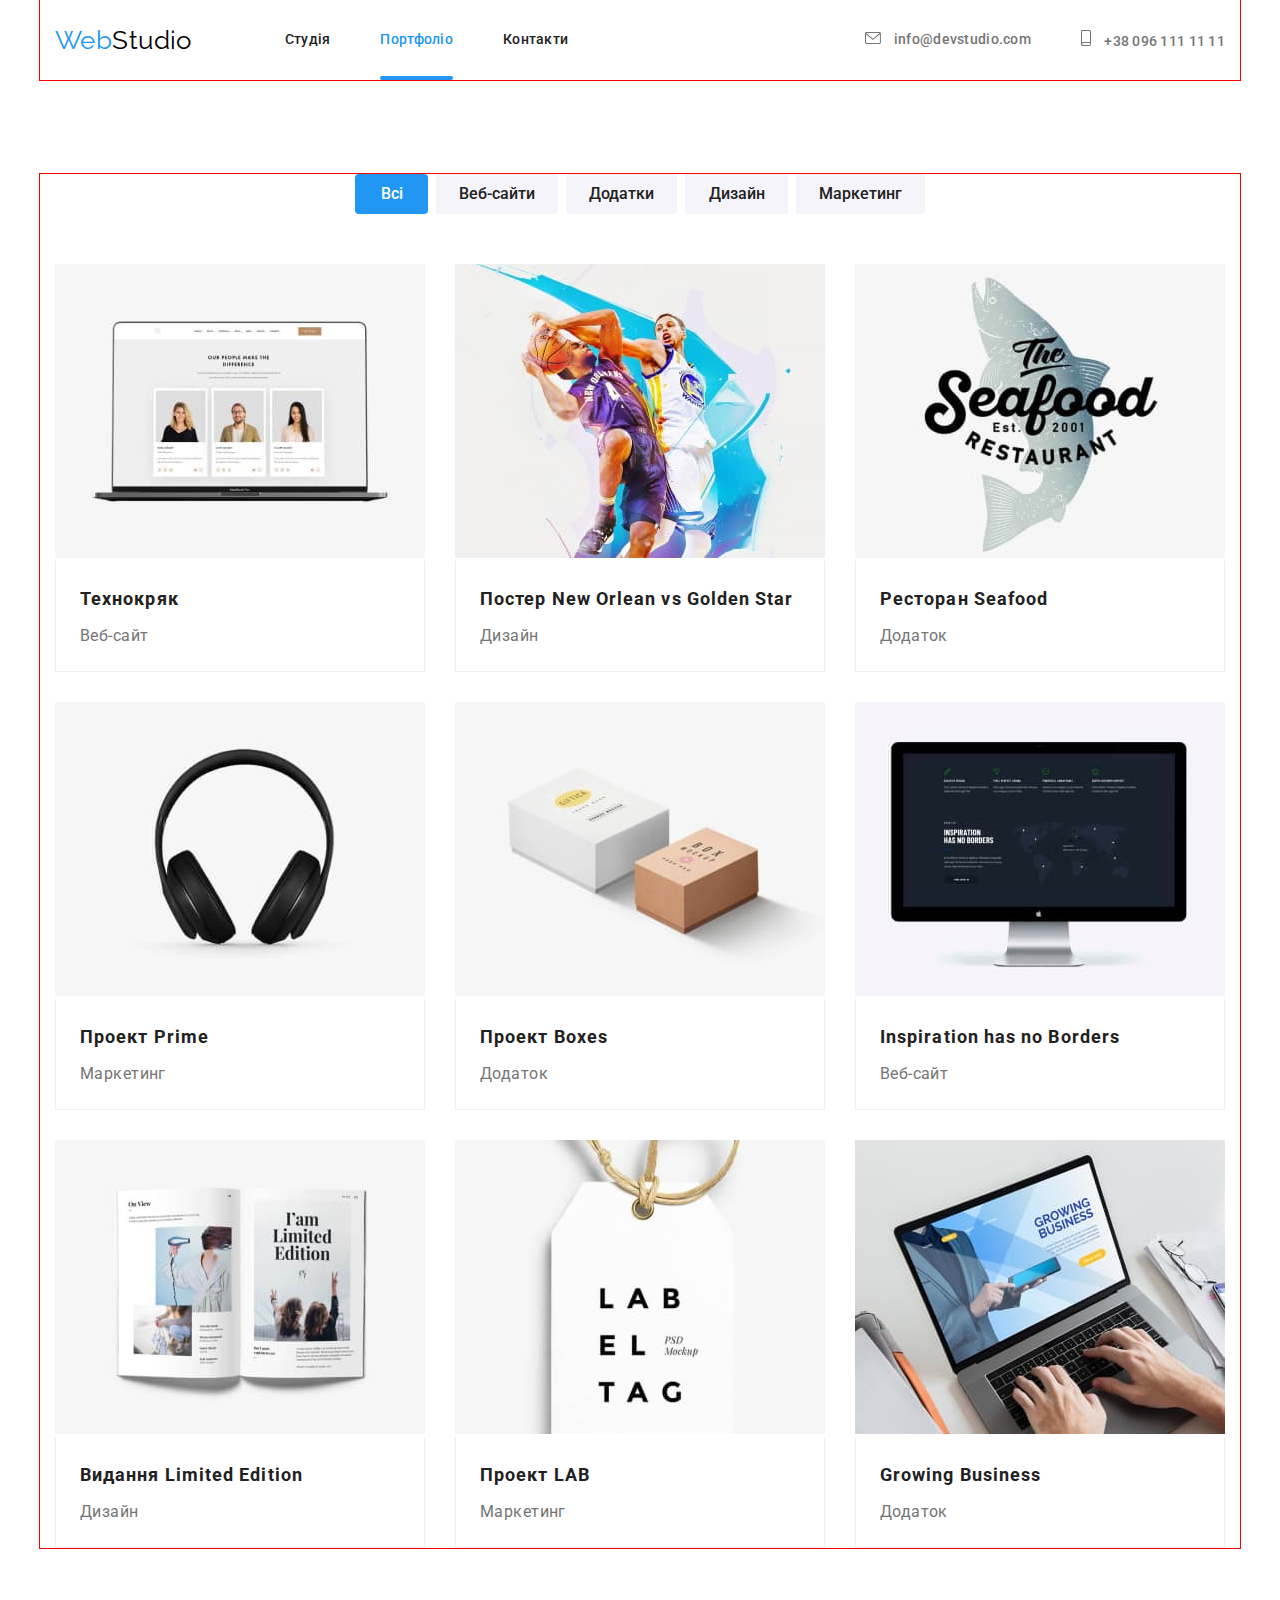
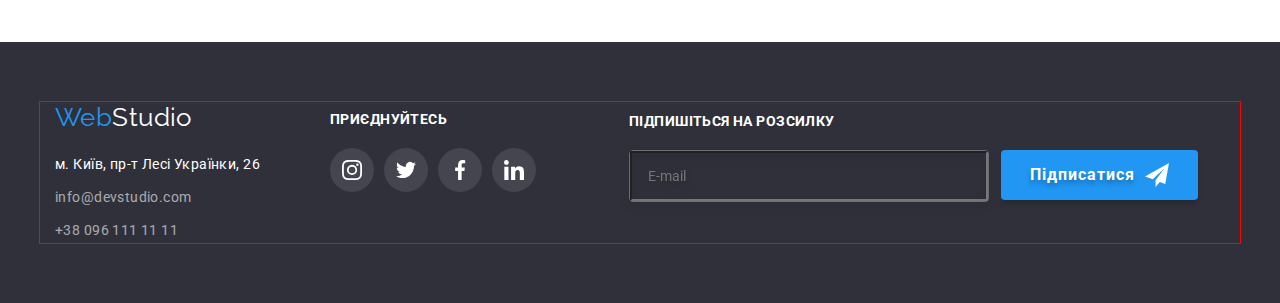
==== portfolio.html @ 2c890719 "add mobil feature" ====
<!DOCTYPE html>
<html lang="uk">
<head>
    <meta charset="UTF-8">
    <meta http-equiv="X-UA-Compatible" content="IE=edge">
    <meta name="viewport" content="width=device-width, initial-scale=1.0">
    <meta name="description" content="Работы нашей веб-студии">
    <title>Портфолiо</title>
    <link rel="preconnect" href="https://fonts.googleapis.com">
    <link rel="preconnect" href="https://fonts.gstatic.com" crossorigin>
    <link href="https://fonts.googleapis.com/css2?family=Raleway:wght@700&family=Roboto:wght@400;500;700;900&display=swap"
        rel="stylesheet">
    <link rel="stylesheet" href="https://cdnjs.cloudflare.com/ajax/libs/modern-normalize/1.1.0/modern-normalize.min.css"
        integrity="sha512-wpPYUAdjBVSE4KJnH1VR1HeZfpl1ub8YT/NKx4PuQ5NmX2tKuGu6U/JRp5y+Y8XG2tV+wKQpNHVUX03MfMFn9Q=="
        crossorigin="anonymous" referrerpolicy="no-referrer" />
    <link rel="stylesheet" href="./css/main.min.css">
    <link rel="stylesheet" href="./css/styles.css">
</head>

<body>
    <!-- Header -->
    <header class="header">
        <!-- Nav -->
        <div class="container header__content">
            <nav class="header__nav">
                <a href="./index.html" class="logo">Web<span class="logo__primary">Studio</span></a>
                <ul class="header__nav-list list">
                    <li class="header__nav-item"><a href="./index.html" class="header__nav-link">Студія</a>
                    </li>
                    <li class="header__nav-item"><a href="" class="header__nav-link header__nav-link--current">Портфоліо</a></li>
                    <li class="header__nav-item"><a href="" class="header__nav-link">Контакти</a></li>
                </ul>
            </nav>
            <!-- Contact -->
            <ul class="header__contact list">
                <li class="header__contact-item">
                    <a href="mailto:info@devstudio.com" class="header__contact-link">
                        <svg class="header__contact-icon" width="16" height="12">
                            <use href="./image/icons.svg#envelope"></use>
                        </svg>
                        info@devstudio.com
                    </a>
                </li>
                <li class="header__contact-item">
                    <a href="tel:+380961111111" class="header__contact-link">
                        <svg class="header__contact-icon" width="10" height="16">
                            <use href="./image/icons.svg#smartphone"></use>
                        </svg>
                        +38 096 111 11 11
                    </a>
                </li>
            </ul>
        </div>
    </header>
    <!-- Main -->
    <main>
    <!-- Projects -->
        <section class="section projects">
            <div class="container">
            <h1 class="section__title visually-hidden">Hаші проекти</h1>
    <!-- Button projects -->
            <ul class="project__btn list">
                <li class="project__btn-item">
                    <button class="project__btn-primary" type="button">Всі</button>
                </li>
                <li class="project__btn-item">
                    <button class="project__btn-secondary" type="button">Веб-сайти</button>
                </li>
                <li class="project__btn-item">
                    <button class="project__btn-secondary" type="button">Додатки</button>
                </li>
                <li class="project__btn-item">
                    <button class="project__btn-secondary" type="button">Дизайн</button>
                </li>
                <li class="project-btn-item">
                    <button class="project__btn-secondary" type="button">Маркетинг</button>
                </li>
            </ul>
    <!-- Our projects -->
            <ul class="project__card list">
                <li class="project__card-item">
                    <div class="project__card-trum">                        
                        <img src="./image/project1.jpg" alt="project1" width="370" height="294">
                        <p class="project__card-overlay">Ресурс пропонує комплексні пропозиції з різним рівнем функціоналу та сервісів. Все це
                            дозволить відвідувачу отримати
                            вичерпні відомості про компанію чи приватну особу.</p>
                    </div>                    
                    <div class="project__card-content">
                        <h2 class="project__card-name">Технокряк</h2>
                        <p class="project__card-position">Веб-сайт</p>
                    </div>
                </li>
                <li class="project__card-item">
                    <div class="project__card-trum">
                    <img src="./image/project2.jpg" alt="project2" width="370" height="294">
                    <p class="project__card-overlay">Ресурс пропонує комплексні пропозиції з різним рівнем функціоналу та сервісів. Все це
                        дозволить відвідувачу отримати
                        вичерпні відомості про компанію чи приватну особу.</p>
                    </div>
                    <div class="project__card-content">
                        <h2 class="project__card-name">Постер New Orlean vs Golden Star</h2>
                        <p class="project__card-position">Дизайн</p>
                    </div>
                </li>
                <li class="project__card-item">
                    <div class="project__card-trum">
                    <img src="./image/project3.jpg" alt="project3" width="370" height="294">
                    <p class="project__card-overlay">Ресурс пропонує комплексні пропозиції з різним рівнем функціоналу та сервісів. Все це
                        дозволить відвідувачу отримати
                        вичерпні відомості про компанію чи приватну особу.</p>
                    </div>
                    <div class="project__card-content">
                        <h2 class="project__card-name">Ресторан Seafood</h2>
                        <p class="project__card-position">Додаток</p>
                    </div>
                </li>
                <li class="project__card-item">
                    <div class="project__card-trum">
                    <img src="./image/project4.jpg" alt="project4" width="370" height="294">
                    <p class="project__card-overlay">Ресурс пропонує комплексні пропозиції з різним рівнем функціоналу та сервісів. Все це
                        дозволить відвідувачу отримати
                        вичерпні відомості про компанію чи приватну особу.</p>
                    </div>
                    <div class="project__card-content">
                        <h2 class="project__card-name">Проект Prime</h2>
                        <p class="project__card-position">Маркетинг</p>
                    </div>
                </li>
                <li class="project__card-item">
                    <div class="project__card-trum">
                    <img src="./image/project5.jpg" alt="project5" width="370" height="294">
                    <p class="project__card-overlay">Ресурс пропонує комплексні пропозиції з різним рівнем функціоналу та сервісів. Все це
                        дозволить відвідувачу отримати
                        вичерпні відомості про компанію чи приватну особу.</p>
                    </div>
                    <div class="project__card-content">
                        <h2 class="project__card-name">Проект Boxes</h2>
                        <p class="project__card-position">Додаток</p>
                    </div>
                </li>
                <li class="project__card-item">
                    <div class="project__card-trum">
                    <img src="./image/project6.jpg" alt="project6" width="370" height="294">
                    <p class="project__card-overlay">Ресурс пропонує комплексні пропозиції з різним рівнем функціоналу та сервісів. Все це
                        дозволить відвідувачу отримати
                        вичерпні відомості про компанію чи приватну особу.</p>
                    </div>
                    <div class="project__card-content">
                        <h2 class="project__card-name">Inspiration has no Borders</h2>
                        <p class="project__card-position">Веб-сайт</p>
                    </div>
                </li>
                <li class="project__card-item">
                    <div class="project__card-trum">
                    <img src="./image/project7.jpg" alt="project7" width="370" height="294">
                    <p class="project__card-overlay">Ресурс пропонує комплексні пропозиції з різним рівнем функціоналу та сервісів. Все це
                        дозволить відвідувачу отримати
                        вичерпні відомості про компанію чи приватну особу.</p>
                    </div>
                    <div class="project__card-content">
                        <h2 class="project__card-name">Видання Limited Edition</h2>
                        <p class="project__card-position">Дизайн</p>
                    </div>
                </li>
                <li class="project__card-item">
                    <div class="project__card-trum">
                    <img src="./image/project8.jpg" alt="project8" width="370" height="294">
                    <p class="project__card-overlay">Ресурс пропонує комплексні пропозиції з різним рівнем функціоналу та сервісів. Все це
                        дозволить відвідувачу отримати
                        вичерпні відомості про компанію чи приватну особу.</p>
                    </div>
                    <div class="project__card-content">
                        <h2 class="project__card-name">Проект LAB</h2>
                        <p class="project__card-position">Маркетинг</p>
                    </div>
                </li>
                <li class="project__card-item">
                    <div class="project__card-trum">
                    <img src="./image/project9.jpg" alt="project9" width="370" height="294">
                    <p class="project__card-overlay">Ресурс пропонує комплексні пропозиції з різним рівнем функціоналу та сервісів. Все це
                        дозволить відвідувачу отримати
                        вичерпні відомості про компанію чи приватну особу.</p>
                    </div>
                    <div class="project__card-content">
                        <h2 class="project__card-name">Growing Business</h2>
                        <p class="project__card-position">Додаток</p>
                    </div>
                </li>
            </ul>
            </div>
        </section>
    </main>
    <!-- Footer -->
    <!-- Footer contacts -->
    <footer class="footer">
        <div class="container footer__contact">
            <div class="footer__contact-aside">
                <a href="./index.html" class="logo">Web<span class="logo__secondary">Studio</span></a>
                <address class="footer__contact-info">
                    <ul class="footer__contact-list list">
                        <li class="footer__contact-item"><a href="https://goo.gl/maps/piqngm7oDQpEDh6u6"
                                class="footer__contact-link" target="_blank" rel="noopener nofollow noreferrer">м. Київ,
                                пр-т Лесі Українки, 26</a></li>
                        <li class="footer__contact-item"><a href="mailto:info@devstudio.com"
                                class="footer__contact-link footer__contact-link--current">info@devstudio.com</a>
                        </li>
                        <li class="footer__contact-item"><a href="tel:+380961111111"
                                class="footer__contact-link footer__contact-link--current">+38 096 111 11 11</a></li>
                    </ul>
                </address>
            </div>
    <!--  Footer social links -->
            <div class="footer__join">
                <h2 class="footer__join-name">приєднуйтесь</h2>
                <ul class="footer__social-list list">
                    <li class="footer__social-item">
                        <a class="footer__social-link" href="">
                            <svg class="footer__social-icon" width="20" height="20">
                                <use href="./image/icons.svg#instagram"></use>
                            </svg>
                        </a>
                    </li>
                    <li class="footer__social-item">
                        <a class="footer__social-link" href="">
                            <svg class="footer__social-icon" width="20" height="20">
                                <use href="./image/icons.svg#twitter"></use>
                            </svg>
                        </a>
                    </li>
                    <li class="footer__social-item">
                        <a class="footer__social-link" href="">
                            <svg class="footer__social-icon" width="20" height="20">
                                <use href="./image/icons.svg#facebook"></use>
                            </svg>
                        </a>
                    </li>
                    <li class="footer__social-item">
                        <a class="footer__social-link" href="">
                            <svg class="footer__social-icon" width="20" height="20">
                                <use href="./image/icons.svg#linkedin"></use>
                            </svg>
                        </a>
                    </li>
                </ul>
            </div>
    <!--  Footer news subscription form -->
            <div class="footer__newssub-form">
                <h2 class="footer__newssub-title">Підпишіться на розсилку</h2>
                <div class="footer__newssub-area">
                    <label class="footer__newssub-field">
                        <input class="footer__newssub-input" type="text" name="user-mail" placeholder="E-mail" required>
                    </label>
                    <button class="footer__newssub-btn" type="submit">Підписатися
                        <svg class="footer__newssub-icon" width="24" height="24">
                            <use href="./image/icons.svg#send"></use>
                        </svg>
                    </button>
                </div>
            </div>
        </div>
    </footer>
</body>

</html>
---- css/main.min.css ----
/*! modern-normalize v1.1.0 | MIT License | https://github.com/sindresorhus/modern-normalize */*,::before,::after{-webkit-box-sizing:border-box;box-sizing:border-box}html{line-height:1.15;-webkit-text-size-adjust:100%;-moz-tab-size:4;-o-tab-size:4;tab-size:4}body{margin:0;font-family:system-ui,-apple-system,"Segoe UI",Roboto,Helvetica,Arial,sans-serif,"Apple Color Emoji","Segoe UI Emoji"}hr{height:0;color:inherit}abbr[title]{-webkit-text-decoration:underline dotted;text-decoration:underline dotted}b,strong{font-weight:bolder}code,kbd,samp,pre{font-family:ui-monospace,SFMono-Regular,Consolas,"Liberation Mono",Menlo,monospace;font-size:1em}small{font-size:80%}sub,sup{font-size:75%;line-height:0;position:relative;vertical-align:baseline}sub{bottom:-0.25em}sup{top:-0.5em}table{text-indent:0;border-color:inherit}button,input,optgroup,select,textarea{font-family:inherit;font-size:100%;line-height:1.15;margin:0}button,select{text-transform:none}button,[type=button],[type=reset],[type=submit]{-webkit-appearance:button}::-moz-focus-inner{border-style:none;padding:0}:-moz-focusring{outline:1px dotted ButtonText}:-moz-ui-invalid{box-shadow:none}legend{padding:0}progress{vertical-align:baseline}::-webkit-inner-spin-button,::-webkit-outer-spin-button{height:auto}[type=search]{-webkit-appearance:textfield;outline-offset:-2px}::-webkit-search-decoration{-webkit-appearance:none}::-webkit-file-upload-button{-webkit-appearance:button;font:inherit}summary{display:list-item}:root{--primari-text-color: #757575;--title-text-color: #212121;--accent-color: #2196F3;--primary-white-color: #FFFFFF;--secondary-white-color: rgba(255, 255, 255, 0.6);--anim-slov: 250ms cubic-bezier(0.4, 0, 0.2, 1)}.visually-hidden{position:absolute;width:1px;height:1px;margin:-1px;border:0;padding:0;white-space:nowrap;-webkit-clip-path:inset(100%);clip-path:inset(100%);clip:rect(0 0 0 0);overflow:hidden}body{background-color:var(--primary-white-color);color:var(--primari-text-color);font-family:Roboto,sans-serif;font-size:14px;letter-spacing:.03em}html{-webkit-box-sizing:border-box;box-sizing:border-box}*,*::after,*::before{-webkit-box-sizing:inherit;box-sizing:inherit}.list{margin:0;padding:0;list-style:none}.img{display:block;max-width:100%;height:auto}.container{margin-left:auto;margin-right:auto;padding-left:15px;padding-right:15px;outline:1px solid red}@media screen and (min-width: 480px){.container{width:480px}}@media screen and (min-width: 768px){.container{width:768px}}@media screen and (min-width: 1200px){.container{width:1200px}}.section{padding-top:94px;padding-bottom:94px}.section__title{margin-top:0;margin-bottom:50px;color:var(--title-text-color);font-weight:700;font-size:36px;line-height:1.17;text-align:center}.logo{color:var(--accent-color);font-family:Raleway,sans-serif;font-size:26px;line-height:1.19;text-decoration:none}.logo__primary{color:#000}.logo__secondary{color:var(--primary-white-color)}.project__btn{display:-webkit-box;display:-ms-flexbox;display:flex;-webkit-box-pack:center;-ms-flex-pack:center;justify-content:center;margin-bottom:50px;gap:8px}.project__btn-primary{border-radius:4px;padding:6px 22px;min-width:73px;border:1px solid rgba(0,0,0,0);background-color:var(--accent-color);color:var(--primary-white-color);cursor:pointer;font-weight:500;font-size:16px;line-height:1.62}.project__btn-secondary{border-radius:4px;padding:6px 22px;min-width:103px;border:1px solid rgba(0,0,0,0);background-color:#f5f4fa;color:var(--title-text-color);cursor:pointer;font-weight:500;font-size:16px;line-height:1.62;-webkit-transition:color var(--anim-slov),background-color var(--anim-slov),-webkit-box-shadow var(--anim-slov);transition:color var(--anim-slov),background-color var(--anim-slov),-webkit-box-shadow var(--anim-slov);transition:color var(--anim-slov),background-color var(--anim-slov),box-shadow var(--anim-slov);transition:color var(--anim-slov),background-color var(--anim-slov),box-shadow var(--anim-slov),-webkit-box-shadow var(--anim-slov)}.project__btn-secondary:hover,.project__btn-secondary:focus{background-color:var(--accent-color);color:var(--primary-white-color);-webkit-box-shadow:0px 4px 4px rgba(0,0,0,.25);box-shadow:0px 4px 4px rgba(0,0,0,.25)}.footer__newssub-form{margin-top:12px;margin-left:93px;width:570px;height:86px}.footer__newssub-title{margin-top:0px;margin-bottom:20px;font-size:14px;line-height:1.14;letter-spacing:.03em;text-transform:uppercase;color:var(--primary-white-color)}.footer__newssub-area{display:-webkit-box;display:-ms-flexbox;display:flex;gap:12px}.footer__newssub-field{margin:0;border:1px solid rgba(255,255,255,.3);-webkit-filter:drop-shadow(0px 4px 4px rgba(0, 0, 0, 0.15));filter:drop-shadow(0px 4px 4px rgba(0, 0, 0, 0.15));border-radius:4px}.footer__newssub-input{width:358px;height:50px;background-color:rgba(0,0,0,0);padding-left:16px;outline:rgba(0,0,0,0);color:rgba(255,255,255,.6)}.footer__newssub-btn{display:-webkit-box;display:-ms-flexbox;display:flex;-webkit-box-align:center;-ms-flex-align:center;align-items:center;cursor:pointer;pointer-events:initial;height:50px;font-style:normal;font-weight:700;font-size:16px;line-height:1.88;text-align:center;letter-spacing:.06em;text-shadow:0px 4px 4px rgba(0,0,0,.25);color:var(--primary-white-color);background-color:var(--accent-color);border:1px solid rgba(0,0,0,0);-webkit-box-shadow:0px 4px 4px rgba(0,0,0,.15);box-shadow:0px 4px 4px rgba(0,0,0,.15);border-radius:4px;gap:10px;padding:10px 28px}.backdrop{position:fixed;top:0;left:0;width:100%;height:100%;background-color:rgba(0,0,0,.25);z-index:100;opacity:1;pointer-events:initial;-webkit-transform:translate(-50% -50%) scale(1);transform:translate(-50% -50%) scale(1);-webkit-transition:all transform 250ms cubic-bezier(0.4, 0, 0.2, 1);transition:all transform 250ms cubic-bezier(0.4, 0, 0.2, 1)}.backdrop.is-hidden{opacity:0;pointer-events:none}.modal{position:absolute;top:50%;left:50%;min-height:581px;min-width:528px;padding:15px;background-color:var(--primary-white-color);-webkit-transform:translate(-50%, -50%) scale(1);transform:translate(-50%, -50%) scale(1);-webkit-transition:-webkit-transform 250ms cubic-bezier(0.4, 0, 0.2, 1);transition:-webkit-transform 250ms cubic-bezier(0.4, 0, 0.2, 1);transition:transform 250ms cubic-bezier(0.4, 0, 0.2, 1);transition:transform 250ms cubic-bezier(0.4, 0, 0.2, 1), -webkit-transform 250ms cubic-bezier(0.4, 0, 0.2, 1);border-radius:4px 0px,4px rgba(0,0,0,.25);-webkit-box-shadow:0px 4px 4px 0px rgba(0,0,0,.2509803922);box-shadow:0px 4px 4px 0px rgba(0,0,0,.2509803922)}.backdrop.is-hidden .modal{-webkit-transform:translate(-50%, -50%) scale(0.2);transform:translate(-50%, -50%) scale(0.2);-webkit-transition:-webkit-transform 250ms cubic-bezier(0.4, 0, 0.2, 1);transition:-webkit-transform 250ms cubic-bezier(0.4, 0, 0.2, 1);transition:transform 250ms cubic-bezier(0.4, 0, 0.2, 1);transition:transform 250ms cubic-bezier(0.4, 0, 0.2, 1), -webkit-transform 250ms cubic-bezier(0.4, 0, 0.2, 1)}.modal__btn{position:absolute;top:8px;right:8px;width:30px;height:30px;-webkit-box-align:center;-ms-flex-align:center;align-items:center;-webkit-box-pack:center;-ms-flex-pack:center;justify-content:center;background-color:var(--primary-white-color);border-radius:50%;border:1px solid rgba(0,0,0,.1019607843);padding:5px}.modal__btn-icon{display:inline-block;-ms-flex-negative:0;flex-shrink:0;-webkit-transition:fill var(--anim-slov);transition:fill var(--anim-slov)}.modal__btn-icon:hover{fill:var(--accent-color)}label{display:block;margin:0 auto}.subscription__title{margin-top:40px;margin-bottom:12px;font-size:20px;line-height:1.15;text-align:center;letter-spacing:.03em;color:var(--title-text-color)}.subscription__form{width:528px;height:581px}.subscription__group{width:448px;height:342px;margin-left:40px;margin-right:40px;margin-bottom:20px}.subscription__field{position:relative;display:-webkit-box;display:-ms-flexbox;display:flex;-webkit-box-orient:vertical;-webkit-box-direction:normal;-ms-flex-direction:column;flex-direction:column;margin-bottom:10px}.subscription__field:last-child{margin-bottom:0px}.subscription__name{font-size:12px;line-height:1.17;letter-spacing:.01em;color:var(--primari-text-color);margin-bottom:4px}.subscription__input{display:inline-block;width:100%;height:40px;padding-left:42px;font-family:inherit;border:1px solid rgba(33,33,33,.2);border-radius:4px;outline:rgba(0,0,0,0);-webkit-transition:border var(--anim-slov);transition:border var(--anim-slov)}.subscription__input:focus{border:1px solid var(--accent-color);border-radius:4px}.subscription__input:focus,.subscription__textarea:focus{border:1px solid var(--accent-color);border-radius:4px}.subscription__input:focus+.subscription__input-icon{fill:var(--accent-color)}.subscription__input-icon{position:absolute;display:inline-block;-ms-flex-negative:0;flex-shrink:0;top:29px;left:12px;-webkit-transition:fill var(--anim-slov);transition:fill var(--anim-slov)}.subscription__textarea{display:inline-block;resize:none;width:448px;height:120px;padding:12px 16px;font-size:12px;line-height:14px;letter-spacing:.01em;color:rgba(117,117,117,.5);border:1px solid rgba(33,33,33,.2);border-radius:4px;outline:rgba(0,0,0,0);-webkit-transition:border var(--anim-slov);transition:border var(--anim-slov)}.subscription__textarea:focus{border:1px solid var(--accent-color);border-radius:4px}.subscription__contract-flied{display:-webkit-box;display:-ms-flexbox;display:flex;-webkit-box-pack:center;-ms-flex-pack:center;justify-content:center;-webkit-box-align:center;-ms-flex-align:center;align-items:center;gap:7px;margin-top:20px;margin-bottom:30px}.subscription__contract-check{display:-webkit-inline-box;display:-ms-inline-flexbox;display:inline-flex;-webkit-box-align:center;-ms-flex-align:center;align-items:center;-webkit-box-pack:center;-ms-flex-pack:center;justify-content:center;width:16px;height:15px;outline:2px solid #000;outline-offset:-2px;border-radius:2px;-webkit-transition:outline var(--anim-slov),background-color var(--anim-slov);transition:outline var(--anim-slov),background-color var(--anim-slov)}.subscription__contract-input:checked+.subscription__contract-check{outline:var(--accent-color);background-color:var(--accent-color)}.subscription__contract{line-height:1.71;letter-spacing:.03em}.subscription__contract-name{color:var(--accent-color);line-height:1.71;letter-spacing:.03em}.subscription__form-btn{display:-webkit-box;display:-ms-flexbox;display:flex;-webkit-box-align:center;-ms-flex-align:center;align-items:center;text-align:center;font-family:inherit;cursor:pointer;margin-bottom:40px;margin-left:auto;margin-right:auto;font-style:normal;font-weight:700;font-size:16px;line-height:1.88;letter-spacing:.06em;color:var(--primary-white-color);background-color:var(--accent-color);border:1px solid rgba(0,0,0,0);border-radius:4px;-webkit-box-shadow:0px 4px 4px 0px rgba(0,0,0,.25);box-shadow:0px 4px 4px 0px rgba(0,0,0,.25);padding:10px 52px}.header__content{display:-webkit-box;display:-ms-flexbox;display:flex}.header__nav{display:-webkit-box;display:-ms-flexbox;display:flex;-webkit-box-align:center;-ms-flex-align:center;align-items:center}.header__nav-list{display:-webkit-box;display:-ms-flexbox;display:flex;margin-left:93px;gap:50px}.header__nav-link{display:block;position:relative;color:var(--title-text-color);font-weight:500;line-height:1.14;letter-spacing:.02em;text-decoration:none;padding-top:32px;padding-bottom:32px}.header__nav-link:hover,.header__nav-link:focus{color:var(--accent-color)}.header__nav-link--current{color:var(--accent-color);-webkit-transition:color var(--anim-slov);transition:color var(--anim-slov)}.header__nav-link--current::after{position:absolute;content:"";width:100%;height:4px;left:0;bottom:0;background-color:var(--accent-color);border-radius:4px}.header__contact{display:-webkit-box;display:-ms-flexbox;display:flex;margin-left:auto;gap:50px}.header__contact-item{display:-webkit-box;display:-ms-flexbox;display:flex;-webkit-box-align:center;-ms-flex-align:center;align-items:center}.header__contact-link{color:var(--primari-text-color);font-weight:500;line-height:1.14;letter-spacing:.02em;text-decoration:none;-webkit-transition:color var(--anim-slov);transition:color var(--anim-slov)}.header__contact-link:hover,.header__contact-link:focus{color:var(--accent-color)}.header__contact-icon{fill:currentColor;margin-right:10px}.hero{padding:200px 0}.hero__title{margin-top:0;margin-bottom:30px;margin-left:auto;margin-right:auto;width:696px;text-align:center;color:var(--primary-white-color);font-weight:900;font-size:44px;line-height:1.36;letter-spacing:.06em;text-transform:uppercase}.hero__overlay{min-width:1600px;margin-left:auto;margin-right:auto;background-image:url("../image/overlay.png"),url("../image/hero.jpg"),url("../image/bg.png");border:1px solid #000;-webkit-box-shadow:0px 4px 4px rgba(0,0,0,.25);box-shadow:0px 4px 4px rgba(0,0,0,.25)}.hero__btn{margin-left:auto;margin-right:auto;border-radius:4px;padding:10px 32px;border:1px solid rgba(0,0,0,0);background-color:var(--accent-color);color:var(--primary-white-color);font-family:inherit;cursor:pointer;font-weight:700;font-size:16px;line-height:1.88;display:-webkit-box;display:-ms-flexbox;display:flex;-webkit-box-align:center;-ms-flex-align:center;align-items:center;letter-spacing:.06em}@media screen and (min-width: 768px){.feature__list{display:-webkit-box;display:-ms-flexbox;display:flex;-ms-flex-wrap:wrap;flex-wrap:wrap;gap:30px}}@media screen and (min-width: 1200px){.feature__list{display:-webkit-box;display:-ms-flexbox;display:flex;gap:30px}}.feature__list-item{margin-bottom:30px}.feature__list-item:last-child{margin-bottom:0px}@media screen and (min-width: 768px){.feature__list-item{display:-webkit-box;display:-ms-flexbox;display:flex;-ms-flex-wrap:wrap;flex-wrap:wrap;width:calc((100% - 30px)/2)}}@media screen and (min-width: 1200px){.feature__list-item{display:-webkit-box;display:-ms-flexbox;display:flex;width:calc((100% - 90px)/4)}}.feature__list-card{background-color:#f5f4fa;border-radius:4px;height:120px;display:-webkit-box;display:-ms-flexbox;display:flex;-webkit-box-pack:center;-ms-flex-pack:center;justify-content:center;-webkit-box-align:center;-ms-flex-align:center;align-items:center}@media screen and (min-width: 480px){.feature__list-card{width:450px}}@media screen and (min-width: 768px){.feature__list-card{width:354px}}@media screen and (min-width: 1200px){.feature__list-card{width:270px}}.feature__list-name{margin:0;margin-top:30px;margin-bottom:10px;color:var(--title-text-color);font-size:14px;line-height:1.14;text-transform:uppercase}.feature__list-text{margin-top:0;margin-bottom:0;line-height:1.71}.works{padding-top:0}.works__list{display:-webkit-box;display:-ms-flexbox;display:flex;gap:30px}.works__list-item{position:relative;overflow:hidden;width:370px}.works__list-label{position:absolute;font-weight:700;font-size:14px;text-align:center;letter-spacing:.03em;text-transform:uppercase;color:var(--primary-white-color);background-color:rgba(47,48,58,.8);padding-top:27px;padding-bottom:27px;margin:0;bottom:0;left:0;width:100%}.team{background-color:#f5f4fa}.team__list{display:-webkit-box;display:-ms-flexbox;display:flex;gap:30px}.team__list-item{width:calc((100% - 90px)/4);background-color:var(--primary-white-color)}.team__card{-webkit-box-shadow:0px 1px 3px rgba(0,0,0,.12),0px 1px 1px rgba(0,0,0,.14),0px 2px 1px rgba(0,0,0,.2);box-shadow:0px 1px 3px rgba(0,0,0,.12),0px 1px 1px rgba(0,0,0,.14),0px 2px 1px rgba(0,0,0,.2);border-radius:0px 0px 4px 4px;padding-top:30px;padding-bottom:30px}.team__card-name{margin-top:0;margin-bottom:10px;color:var(--title-text-color);font-weight:500;font-size:16px;line-height:1.19;text-align:center}.team__card-description{margin-top:0;margin-bottom:0;font-size:16px;line-height:1.19;text-align:center}.team__social{display:-webkit-box;display:-ms-flexbox;display:flex;margin-top:16px;margin-left:32px;margin-right:32px;gap:10px}.team__social-link{display:-webkit-inline-box;display:-ms-inline-flexbox;display:inline-flex;-webkit-box-align:center;-ms-flex-align:center;align-items:center;-webkit-box-pack:center;-ms-flex-pack:center;justify-content:center;width:44px;height:44px;background-color:var(--primary-white-color);border-radius:50%;fill:#afb1b8;-webkit-transition:fill var(--anim-slov),background-color var(--anim-slov);transition:fill var(--anim-slov),background-color var(--anim-slov)}.team__social-link:hover{background-color:var(--accent-color);fill:var(--primary-white-color)}.team__social-icon{display:inline-block;-ms-flex-negative:0;flex-shrink:0}.clients__list{display:-webkit-box;display:-ms-flexbox;display:flex;gap:30px}.clients__list-item{display:-webkit-box;display:-ms-flexbox;display:flex;-webkit-box-align:center;-ms-flex-align:center;align-items:center;-webkit-box-pack:center;-ms-flex-pack:center;justify-content:center;width:170px;height:92px;fill:#afb1b8;border:1px solid #afb1b8;border-radius:4px;-webkit-transition:fill var(--anim-slov),border var(--anim-slov);transition:fill var(--anim-slov),border var(--anim-slov)}.clients__list-item:hover{fill:var(--accent-color);border:1px solid var(--accent-color)}.project__card{display:-webkit-box;display:-ms-flexbox;display:flex;-ms-flex-wrap:wrap;flex-wrap:wrap;gap:30px;background-color:var(--primary-white-color)}.project__card-item{width:calc((100% - 60px)/3);-webkit-transition:color var(--anim-slov);transition:color var(--anim-slov)}.project__card-item:hover,.project__card-item:focus{cursor:pointer;-webkit-box-shadow:0px 1px 1px rgba(0,0,0,.12),0px 4px 4px rgba(0,0,0,.06),1px 4px 6px rgba(0,0,0,.16);box-shadow:0px 1px 1px rgba(0,0,0,.12),0px 4px 4px rgba(0,0,0,.06),1px 4px 6px rgba(0,0,0,.16)}.project__card-item:hover .project__card-overlay,.project__card-item:focus .project__card-overlay{-webkit-transform:translate(0);transform:translate(0)}.project__card-trum{position:relative;overflow:hidden}.project__card-overlay{position:absolute;bottom:0;left:0;width:100%;height:100%;background-color:rgba(33,150,243,.9);margin:0;padding:63px 24px;font-size:18px;line-height:1.56;letter-spacing:.03em;color:var(--primary-white-color);-webkit-transform:translatey(100%);transform:translatey(100%);-webkit-transition:-webkit-transform var(--anim-slov);transition:-webkit-transform var(--anim-slov);transition:transform var(--anim-slov);transition:transform var(--anim-slov), -webkit-transform var(--anim-slov)}.project__card-content{border:1px solid #eee;border-top:rgba(0,0,0,0);padding:20px 24px}.project__card-name{margin-top:0;margin-bottom:4px;color:var(--title-text-color);font-size:18px;line-height:2;letter-spacing:.06em}.project__card-position{margin-top:0;margin-bottom:0;font-size:16px;line-height:1.88}.footer{padding-top:60px;padding-bottom:60px;background-color:#2f303a}.footer__contact{display:-webkit-box;display:-ms-flexbox;display:flex;-webkit-box-align:stretch;-ms-flex-align:stretch;align-items:stretch}.footer__contact-info{margin-top:20px}.footer__contact-item{margin-bottom:9px}.footer__contact-item:last-child{margin-bottom:0}.footer__contact-link{color:var(--primary-white-color);line-height:1.71;font-style:normal;text-decoration:none}.footer__contact-link--current{color:var(--secondary-white-color);-webkit-transition:color var(--anim-slov);transition:color var(--anim-slov)}.footer__contact-link--current:hover,.footer__contact-link--current:focus{color:var(--accent-color)}.footer__join{margin-top:10px;margin-left:70px;width:206px;height:80px}.footer__join-name{font-size:14px;line-height:1.14;letter-spacing:.03em;text-transform:uppercase;color:var(--primary-white-color);margin-top:0;margin-bottom:20px}.footer__social-list{display:-webkit-box;display:-ms-flexbox;display:flex;gap:10px}.footer__social-link{display:-webkit-box;display:-ms-flexbox;display:flex;-webkit-box-align:center;-ms-flex-align:center;align-items:center;-webkit-box-pack:center;-ms-flex-pack:center;justify-content:center;width:44px;height:44px;background-color:rgba(255,255,255,.1);border-radius:50%;fill:var(--primary-white-color);-webkit-transition:background-color var(--anim-slov);transition:background-color var(--anim-slov)}.footer__social-link:hover,.footer__social-link:focus{background-color:var(--accent-color)}.footer__social-icon{display:inline-block;-ms-flex-negative:0;flex-shrink:0}/*# sourceMappingURL=main.min.css.map */
---- css/styles.css ----
/* цвет основного текста #757575 */
/* вторичный цвет #212121*/
/* акцент #2196F3 */

/* белый #FFFFFF */
/* белый вторичный rgba(255, 255, 255, 0.6) */

/* первичный шрифт Roboto 400 500 700 900 */
/* вторичный шрифт Raleway 700 */


/* :root {
    --primari-text-color: #757575;
    --title-text-color: #212121;
    --accent-color: #2196F3;
    --primary-white-color: #FFFFFF;
    --secondary-white-color: rgba(255, 255, 255, 0.6);
    --anim-slov: 250ms cubic-bezier(0.4, 0, 0.2, 1);
} */

/* body {
    background-color: var(--primary-white-color);
    color: var(--primari-text-color);

    font-family: Roboto, sans-serif;
    font-size: 14px;
    letter-spacing: 0.03em;
}

html {
    box-sizing: border-box;
}

*,
*::after,
*::before {
    box-sizing: inherit;
} */

/* Утилиты */

/* .list { 
    margin: 0;
    padding: 0;
    list-style: none;
}

.img {
    display: block;
    max-width: 100%;
    height: auto;
}  */

/* .visually-hidden {
    position: absolute;
    width: 1px;
    height: 1px;
    margin: -1px;
    border: 0;
    padding: 0;
    white-space: nowrap;
    clip-path: inset(100%);
    clip: rect(0 0 0 0);
    overflow: hidden;
} */

/* .container {
    margin-left: auto;
    margin-right: auto;
    width: 1200px;
    padding-left: 15px;
    padding-right: 15px;
} */

/* Header */

/* Logo */

/* .logo {
    color: var(--accent-color);
    font-family: Raleway, sans-serif;
    
    font-size: 26px;
    line-height: 1.19;
    text-decoration: none;
}

.logo__primary {
    color: #000000;
}

.logo__secondary {
    color: var(--primary-white-color); 
} */

/* Nav, Contact */

/* .header__content {
    display: flex;
}

.header__nav {
    display: flex;
    align-items: center;
}

.header__nav-list {
    display: flex;   
    margin-left: 93px;
    gap: 50px;
}

.header__nav-link {
    display: block;
    position: relative;
    color: var(--title-text-color);

    font-weight: 500;
    line-height: 1.14;
    letter-spacing: 0.02em;
    text-decoration: none;

    padding-top: 32px;
    padding-bottom: 32px;
}

.header__nav-link:hover,
.header__nav-link:focus {
    color: var(--accent-color);
}

.header__nav-link--current {
    color: var(--accent-color);

    transition: color var(--anim-slov);
}

.header__nav-link--current::after {
    position: absolute;
    content: "";

    width: 100%;
    height: 4px;
    left: 0;
    bottom: 0;
    background-color: var(--accent-color);
    border-radius: 4px;
}

.header__contact {
    display: flex;
    margin-left: auto;
    gap: 50px;
}

.header__contact-item {
    display: flex;
    align-items: center;
}

.header__contact-link {
    color: var(--primari-text-color);
    font-weight: 500;
    line-height: 1.14;
    letter-spacing: 0.02em;
    text-decoration: none;

    transition: color var(--anim-slov);
}

.header__contact-link:hover,
.header__contact-link:focus {
    color: var(--accent-color);
}

.header__contact-icon {
    fill: currentColor;
    margin-right: 10px;
} */

/* Styles from index.html */

/* Main */

/* Hero */

/* .hero {
    padding: 200px 0;
}

.hero__title {
    margin-top: 0;
    margin-bottom: 30px;
    margin-left: auto;
    margin-right: auto;
    width: 696px;
    text-align: center;

    color: var(--primary-white-color);   
    font-weight: 900;
    font-size: 44px;
    line-height: 1.36;
    
    letter-spacing: 0.06em;
    text-transform: uppercase;
}

.hero__overlay {
    max-width: 1600px;
    height: 600px;
    margin-left: auto;
    margin-right: auto;
    background-image: url("../image/overlay.png"), url("../image/hero.jpg"), url("../image/bg.png");
    border: 1px solid #000000;
    box-shadow: 0px 4px 4px rgba(0, 0, 0, 0.25);
}

.hero__btn {
    margin-left: auto;
    margin-right: auto;
    border-radius: 4px;
    padding: 10px 32px;
    border: 1px solid transparent;

    background-color: var(--accent-color);
    color: var(--primary-white-color);
    font-family: inherit;
    cursor: pointer;

    font-weight: 700;
    font-size: 16px;
    line-height: 1.88;
    display: flex;
    align-items: center;
    letter-spacing: 0.06em;
} */

/* Sections */

/* .section {
    padding-top: 94px;
    padding-bottom: 94px;
}

.section__title {
    margin-top: 0;
    margin-bottom: 50px;
    color: var(--title-text-color);

    font-weight: 700;
    font-size: 36px;
    line-height: 1.17;
    text-align: center;
}  */

/* Features */

/* .feature__list {
    display: flex;
    gap: 30px;
}

.feature__list-item {
    width: calc((100% - 3 * 30px) / 4);
}

.feature__list-card {
    background-color: #F5F4FA;
    border-radius: 4px;
    width: 270px;
    height: 120px;
    display: flex;
    justify-content: center;
    align-items: center;    
}

.feature__list-name {
    margin: 0;
    margin-top: 30px;
    margin-bottom: 10px;
        
    color: var(--title-text-color);
    
    font-size: 14px;
    line-height:1.14;
    text-transform: uppercase;
}

.feature__list-text {
    margin-top: 0;
    margin-bottom: 0;

    line-height: 1.71;
} */

/* Our works */

/* .works {
    padding-top: 0;
}

.works__list {
    display: flex;
    gap: 30px;
}

.works__list-item {
    position: relative;
    overflow: hidden;
    width: 370px;
}

.works__list-label {
    position: absolute;
    font-weight: 700;
    font-size: 14px;
    text-align: center;
    letter-spacing: 0.03em;
    text-transform: uppercase;
    color: var(--primary-white-color);

    background-color: rgba(47, 48, 58, 0.8);
    padding-top: 27px;
    padding-bottom: 27px;


    margin: 0;
    bottom: 0;
    left: 0;
    width: 100%;
} */

/* Our teams */

/* .team {
    background-color: #F5F4FA;
}

.team__list {
    display: flex;
    gap: 30px;
}

.team__list-item {
    width: calc((100% - 3 * 30px) / 4);
    background-color: var(--primary-white-color);
}

.team__card {
    box-shadow: 0px 1px 3px rgba(0, 0, 0, 0.12), 0px 1px 1px rgba(0, 0, 0, 0.14), 0px 2px 1px rgba(0, 0, 0, 0.2);
    border-radius: 0px 0px 4px 4px;
    padding-top: 30px;
    padding-bottom: 30px;
}

.team__card-name {
    margin-top: 0;
    margin-bottom: 10px;

    color: var(--title-text-color);

    font-weight: 500;
    font-size: 16px;
    line-height: 1.19;
    text-align: center;
}

.team__card-description {
    margin-top: 0;
    margin-bottom: 0;

    font-size: 16px;
    line-height: 1.19;
    text-align: center;
}

.team__social {
    display: flex;
    margin-top: 16px;
    margin-left: 32px;
    margin-right: 32px;
    gap: 10px;
}

.team__social-link {
    display: inline-flex;
    align-items: center;
    justify-content: center;

    width: 44px;
    height: 44px;

    background-color: var(--primary-white-color);
    border-radius: 50%;
    fill: #AFB1B8;

    transition: fill var(--anim-slov),
        background-color var(--anim-slov);
}

.team__social-link:hover {
    background-color: var(--accent-color);
    fill: var(--primary-white-color);
}

.team__social-icon {
    display: inline-block;
    flex-shrink: 0;
} */

/* Our clients */

/* .clients__list {
    display: flex;
    gap: 30px;
}

.clients__list-item {
    display: flex;
    align-items: center;
    justify-content: center;

    width: 170px;
    height: 92px;
    fill: #AFB1B8;

    border: 1px solid rgba(175, 177, 184, 1);
    border-radius: 4px;

    transition: fill var(--anim-slov),
        border var(--anim-slov);
}

.clients__list-item:hover {
    fill: var(--accent-color);
    border: 1px solid var(--accent-color);
} */

/* Projects */

/* Button projects */

/* .project__btn {
    display: flex;
    justify-content: center;
    margin-bottom: 50px;
    gap: 8px;
}

.project__btn-primary {
    border-radius: 4px;
    padding: 6px 22px;
    min-width: 73px;
    border: 1px solid transparent;
    
    background-color: var(--accent-color);
    color: var(--primary-white-color);
    cursor: pointer;
    
    font-weight: 500;
    font-size: 16px;
    line-height: 1.62;
}

.project__btn-secondary {
    border-radius: 4px;
    padding: 6px 22px;
    min-width: 103px;
    border: 1px solid transparent;

    background-color: #F5F4FA;
    color: var(--title-text-color);
    cursor: pointer;

    font-weight: 500;
    font-size: 16px;
    line-height: 1.62;

    transition: color var(--anim-slov),
                background-color var(--anim-slov),
                box-shadow var(--anim-slov);
}

.project__btn-secondary:hover,
.project__btn-secondary:focus {
    background-color: var(--accent-color);
    color: var(--primary-white-color);
    box-shadow: 0px 4px 4px rgba(0, 0, 0, 0.25);
} */

/* Our projects */

/* .project__card {
    display: flex;
    flex-wrap: wrap;
    gap: 30px;

    background-color: var(--primary-white-color);
}

.project__card-item {
    width: calc((100% - 2 * 30px) / 3);

    transition: color var(--anim-slov);
}

.project__card-item:hover,
.project__card-item:focus {
    cursor: pointer;
    box-shadow: 0px 1px 1px rgba(0, 0, 0, 0.12),
        0px 4px 4px rgba(0, 0, 0, 0.06),
        1px 4px 6px rgba(0, 0, 0, 0.16);
}

.project__card-item:hover .project__card-overlay,
.project__card-item:focus .project__card-overlay {
    box-shadow: 0px 1px 1px rgba(0, 0, 0, 0.12),
        0px 4px 4px rgba(0, 0, 0, 0.06),
        1px 4px 6px rgba(0, 0, 0, 0.16);
    cursor: pointer;
    transform: translate(0);
}

.project__card-trum {
    position: relative;
    overflow: hidden;
}

.project__card-overlay {
    position: absolute;
    bottom: 0;
    left: 0;
    width: 100%;
    height: 100%;
    background-color: rgba(33, 150, 243, 0.9);;
    margin: 0;
    padding: 63px 24px;

    font-size: 18px;
    line-height: 1.56;
    letter-spacing: 0.03em;
    color: var(--primary-white-color);

    transform: translatey(100%);
    transition: transform var(--anim-slov);
}

.project__card-content {
    border: 1px solid #EEEEEE;
    border-top: transparent;
    padding: 20px 24px;
}

.project__card-name {
    margin-top: 0;
    margin-bottom: 4px;

    color: var(--title-text-color);
    font-size: 18px;
    line-height: 2;
    letter-spacing: 0.06em;
}

.project__card-position {
    margin-top: 0;
    margin-bottom: 0;

    font-size: 16px;
    line-height: 1.88;
} */

/* Footer */

/* Footer contacts */

/* .footer {
    padding-top: 60px;
    padding-bottom: 60px;

    background-color: #2F303A;
} */

/* .footer__contact {
    display: flex;
    align-items: stretch;
}

.footer__contact-info {
    margin-top: 20px;
}

.footer__contact-item {
    margin-bottom: 9px;
}

.footer__contact-item:last-child {
    margin-bottom: 0;
}

.footer__contact-link {
    color: var(--primary-white-color);

    line-height: 1.71;
    font-style: normal;
    text-decoration: none;
}

.footer__contact-link--current {
    color: var(--secondary-white-color);

    transition: color var(--anim-slov);
}

.footer__contact-link--current:hover,
.footer__contact-link--current:focus {
    color: var(--accent-color);
} */

/* Footer join */

/* .footer__join {
    margin-top: 10px;
    margin-left: 70px;
    width: 206px;
    height: 80px;
}

.footer__join-name {
    font-size: 14px;
    line-height: 1.14;
    letter-spacing: 0.03em;
    text-transform: uppercase;

    color: var(--primary-white-color);

    margin-top: 0;
    margin-bottom: 20px;
}

.footer__social-list {
    display: flex;
    gap: 10px;
}

.footer__social-link {
    display: flex;
    align-items: center;
    justify-content: center;
    width: 44px;
    height: 44px;
    background-color: rgba(255, 255, 255, 0.1);
    border-radius: 50%;
    fill: var(--primary-white-color);

    transition: background-color var(--anim-slov);
}

.footer__social-link:hover,
.footer__social-link:focus {
    background-color: var(--accent-color);
}

.footer__social-icon {
    display: inline-block;
    flex-shrink: 0;
} */

/* Footer news subscription form */

/* .footer__newssub-form {
    margin-top: 12px;
    margin-left: 93px;
    width: 570px;
    height: 86px;
}

.footer__newssub-title {
    margin-top: 0px;
    margin-bottom: 20px;
    font-size: 14px;
    line-height: 1.14;
    letter-spacing: 0.03em;
    text-transform: uppercase;
    
    color: var(--primary-white-color);
}

.footer__newssub-area {
    display: flex;
    gap: 12px;
}

.footer__newssub-field {
    margin: 0;
    border: 1px solid rgba(255, 255, 255, 0.3);
    filter: drop-shadow(0px 4px 4px rgba(0, 0, 0, 0.15));
    border-radius: 4px;
}

.footer__newssub-input {
    width: 358px;
    height: 50px;
    background-color: transparent;
    padding-left: 16px;
    outline: transparent;
    color: rgba(255, 255, 255, 0.6);
    
}

.footer__newssub-btn {
    display: flex;
    align-items: center;
    cursor: pointer;
    pointer-events: initial;
    height: 50px;

    font-style: normal;
    font-weight: 700;
    font-size: 16px;
    line-height: 1.88;
    text-align: center;
    letter-spacing: 0.06em;
    text-shadow: 0px 4px 4px rgba(0, 0, 0, 0.25);
    
    color: var(--primary-white-color);
    background-color: var(--accent-color);
    
    border: 1px solid transparent;
    box-shadow: 0px 4px 4px rgba(0, 0, 0, 0.15);
    border-radius: 4px;

    gap: 10px;
    padding: 10px 28px;
} */

/* Modal window */

/* .backdrop {
    position: fixed;
    top: 0;
    left: 0;
    width: 100%;
    height: 100%;
    background-color: rgba(0, 0, 0, 0.25);

    z-index: 100;
    opacity: 1;
    pointer-events: initial;

    transform: translate(-50% -50%) scale(1);
    transition: all transform 250ms cubic-bezier(0.4, 0, 0.2, 1);
}

.backdrop.is-hidden {
    opacity: 0;
    pointer-events: none;
} */

/* .modal {
    position: absolute;
    top: 50%;
    left: 50%;
    min-height: 581px;
    min-width: 528px;
    padding: 15px;
    background-color: var(--primary-white-color);

    transform: translate(-50%, -50%) scale(1);
    transition: transform 250ms cubic-bezier(0.4, 0, 0.2, 1);

    border-radius: 4px 0px, 4px rgba(0, 0, 0, 0.25);
    box-shadow: 0px 4px 4px 0px #00000040;
} */

/* .backdrop.is-hidden .modal {
    transform: translate(-50%, -50%) scale(0.2);
    transition: transform 250ms cubic-bezier(0.4, 0, 0.2, 1);
}

.modal__btn {
    position: absolute;
    top: 8px;
    right: 8px;
    width: 30px;
    height: 30px;
    align-items: center;
    justify-content: center;
    background-color: var(--primary-white-color);
    border-radius: 50%;
    border: 1px solid #0000001A;
    padding: 5px;
} */

/* .modal__btn-icon {
    display: inline-block;
    flex-shrink: 0;
    transition: fill var(--anim-slov);
}

.modal__btn-icon:hover {
    fill: var(--accent-color);
} */

/* label {
    display: block;
    margin: 0 auto;
}

.subscription__title {
    margin-top: 40px;
    margin-bottom: 12px;

    font-size: 20px;
    line-height: 1.15;
    text-align: center;
    letter-spacing: 0.03em;
    
    color: var(--title-text-color);
} */

/* .subscription__form {
    width: 528px;
    height: 581px;
}

.subscription__group {
    width: 448px;
    height: 342px;
    margin-left: 40px;
    margin-right: 40px;
    margin-bottom: 20px;
}

.subscription__field {
    position: relative;
    display: flex;
    flex-direction: column;
    margin-bottom: 10px;
}

.subscription__field:last-child {
    margin-bottom: 0px;
} */

/* .subscription__name {
    font-size: 12px;
    line-height: 1.17;
    letter-spacing: 0.01em;
    color: var(--primari-text-color);

    margin-bottom: 4px;
}

.subscription__input {
    display: inline-block;
    width: 100%;
    height: 40px;
    padding-left: 42px;
    font-family: inherit;

    border: 1px solid rgba(33, 33, 33, 0.2);
    border-radius: 4px;
    outline: transparent;

    transition: border var(--anim-slov);
}

.subscription__input:focus,
.subscription__textarea:focus {
    border: 1px solid var(--accent-color);
    border-radius: 4px;
} */
/* 
.subscription__input:focus + .subscription__input-icon {
    fill: var(--accent-color);
}

.subscription__input-icon {
    position: absolute;
    display: inline-block;
    flex-shrink: 0;
    top: 29px;
    left: 12px;

    transition: fill var(--anim-slov);
}

.subscription__textarea {
    display: inline-block;
    resize: none;
    width: 448px;
    height: 120px;
    padding: 12px 16px;

    font-size: 12px;
    line-height: 14px;
    letter-spacing: 0.01em;
    color: rgba(117, 117, 117, 0.5); 

    border: 1px solid rgba(33, 33, 33, 0.2);
    border-radius: 4px;
    outline: transparent;

    transition: border var(--anim-slov);
}

.subscription__contract-flied {
    display: flex;
    justify-content: center;
    align-items: center;
    gap: 7px;
    margin-top: 20px;
    margin-bottom: 30px;
}

.subscription__contract-check {
    display: inline-flex;
    align-items: center;
    justify-content: center;
    width: 16px;
    height: 15px;

    outline: 2px solid #000000;
    outline-offset: -2px;
    border-radius: 2px;

    transition: outline var(--anim-slov), 
        background-color var(--anim-slov);
}

.subscription__contract-input:checked + .subscription__contract-check {
    outline: var(--accent-color);
    background-color: var(--accent-color);
}

.subscription__contract {
    line-height: 1.71;
    letter-spacing: 0.03em;
}

.subscription__contract-name {
    color: var(--accent-color);
    line-height: 1.71;
    letter-spacing: 0.03em;
}

.subscription__form-btn {
    display: flex;
    align-items: center;
    text-align: center;
    font-family: inherit;
    cursor: pointer;
    margin-bottom: 40px;
    margin-left: auto;
    margin-right: auto;

    font-style: normal;
    font-weight: 700;
    font-size: 16px;
    line-height: 1.88;
    letter-spacing: 0.06em;

    color: var(--primary-white-color);
    background-color: var(--accent-color);

    border: 1px solid transparent;
    border-radius: 4px;
    box-shadow: 0px 4px 4px 0px rgba(0, 0, 0, 0.25);
    padding: 10px 52px;
} */
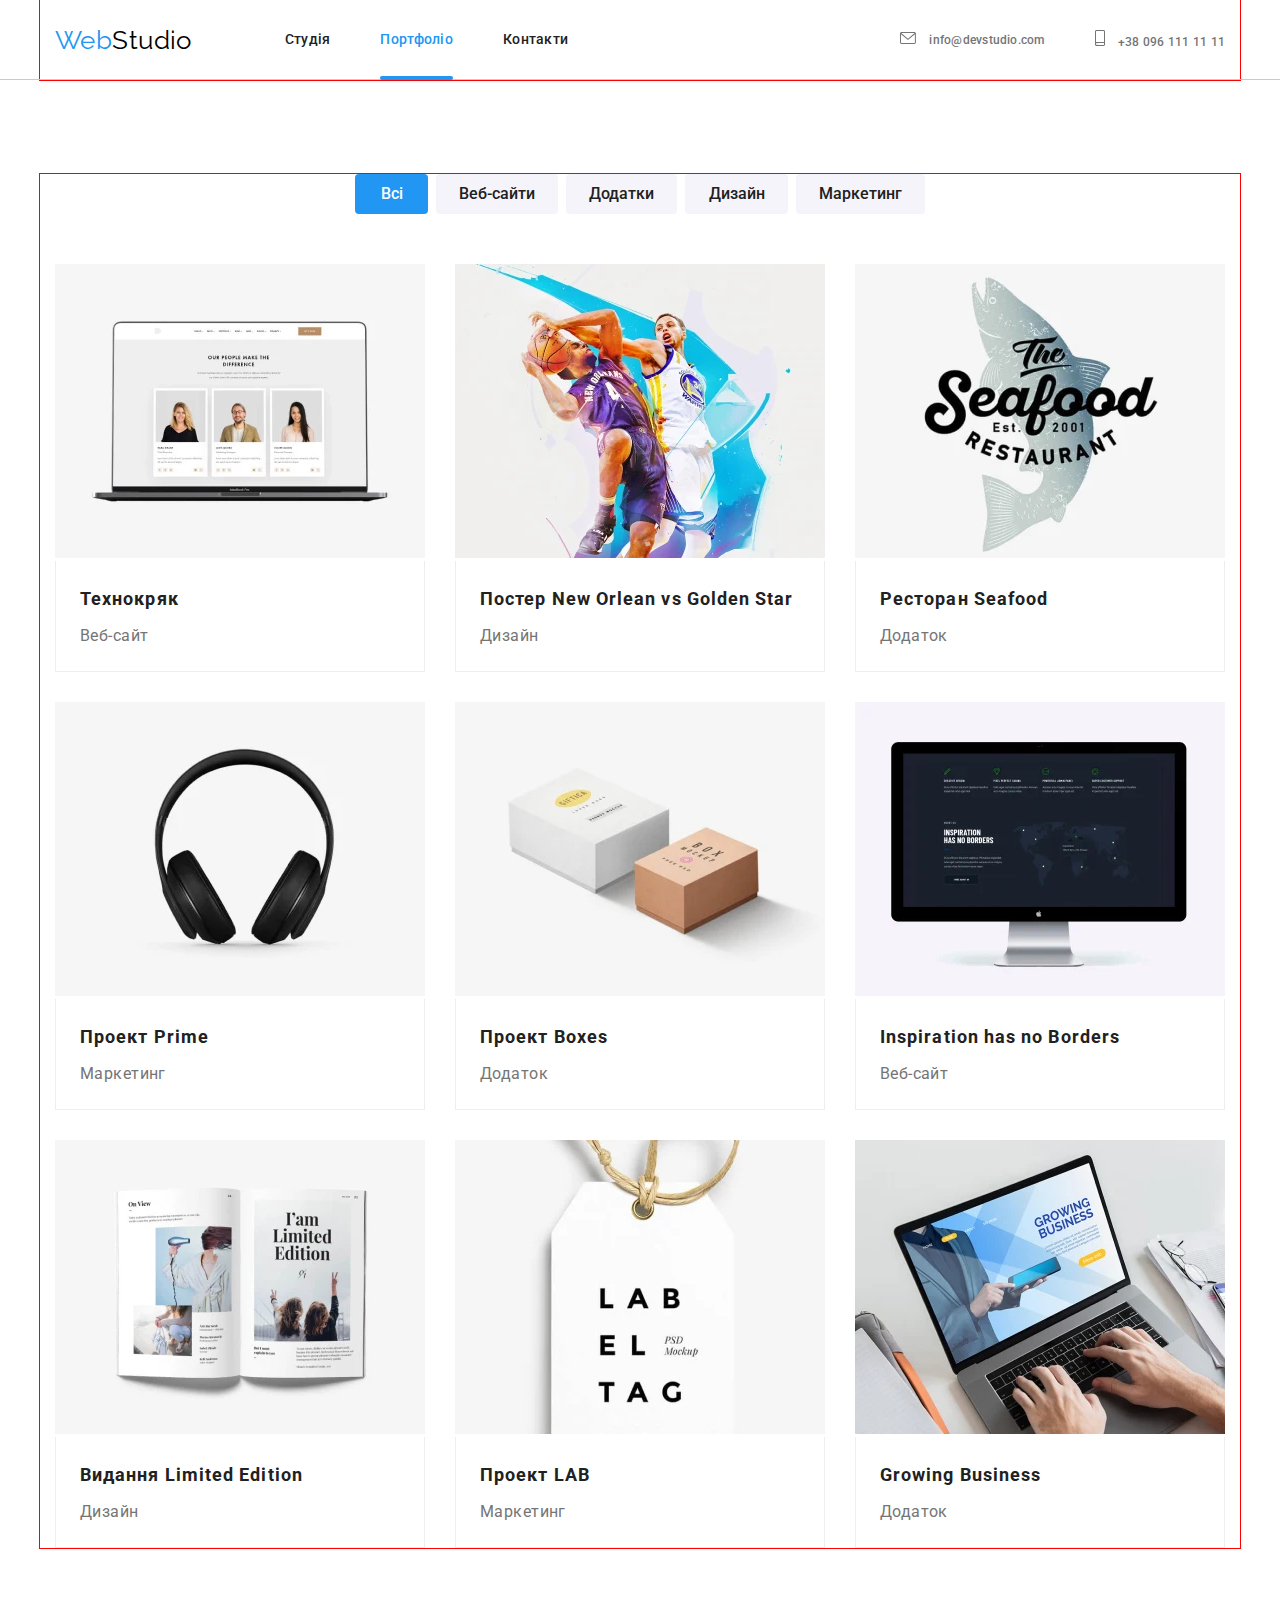
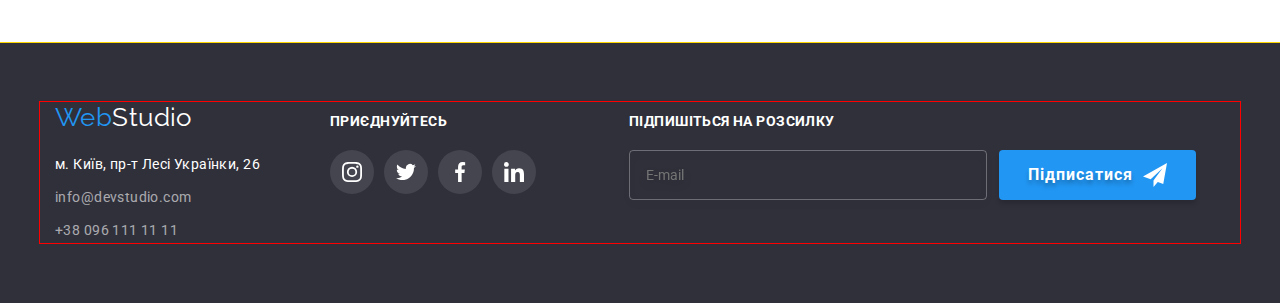
==== commit bf020bee: "add correct withaut menu" ====
--- a/portfolio.html
+++ b/portfolio.html
@@ -79,8 +79,26 @@
     <!-- Our projects -->
             <ul class="project__card list">
                 <li class="project__card-item">
-                    <div class="project__card-trum">                        
-                        <img src="./image/project1.jpg" alt="project1" width="370" height="294">
+                    <div class="project__card-trum">  
+                        <picture>
+                            <!-- desktop screen -->
+                            <source media="(min-width: 1200px)" srcset="./image/projects/project-01_lg.webp 1x, ./image/projects/project-01_lg@2x.webp 2x"
+                                type="image/webp" />
+                            <source media="(min-width: 1200px)" srcset="./image/projects/project-01_lg.jpg 1x, ./image/projects/project-01_lg@2x.jpg 2x"
+                                type="image/jpg" />
+                            <!-- tablet screen -->
+                            <source media="(min-width: 768px)" srcset="./image/projects/project-01_md.webp 1x, ./image/projects/project-01_md@2x.webp 2x"
+                                type="image/webp" />
+                            <source media="(min-width: 768px)" srcset="./image/projects/project-01_md.jpg 1x, ./image/projects/project-01_md@2x.jpg 2x"
+                                type="image/jpg" />
+                            <!-- mobile screen -->
+                            <source media="(max-width: 767px)" srcset="./image/projects/project-01_sm.webp 1x, ./image/projects/project-01_sm@2x.webp 2x"
+                                type="image/webp" />
+                            <source media="(max-width: 767px)" srcset="./image/projects/project-01_sm.jpg 1x, ./image/projects/project-01_sm@2x.jpg 2x"
+                                type="image/jpg" />
+                            <img class="project__card-img" src="./image/projects/project-01_sm.jpg" alt="projects1" width="450" height="294"
+                                loading="lazy" />
+                        </picture>
                         <p class="project__card-overlay">Ресурс пропонує комплексні пропозиції з різним рівнем функціоналу та сервісів. Все це
                             дозволить відвідувачу отримати
                             вичерпні відомості про компанію чи приватну особу.</p>
@@ -92,10 +110,28 @@
                 </li>
                 <li class="project__card-item">
                     <div class="project__card-trum">
-                    <img src="./image/project2.jpg" alt="project2" width="370" height="294">
-                    <p class="project__card-overlay">Ресурс пропонує комплексні пропозиції з різним рівнем функціоналу та сервісів. Все це
-                        дозволить відвідувачу отримати
-                        вичерпні відомості про компанію чи приватну особу.</p>
+                        <picture>
+                            <!-- desktop screen -->
+                            <source media="(min-width: 1200px)"
+                                srcset="./image/projects/project-02_lg.webp 1x, ./image/projects/project-02_lg@2x.webp 2x" type="image/webp" />
+                            <source media="(min-width: 1200px)"
+                                srcset="./image/projects/project-02_lg.jpg 1x, ./image/projects/project-02_lg@2x.jpg 2x" type="image/jpg" />
+                            <!-- tablet screen -->
+                            <source media="(min-width: 768px)"
+                                srcset="./image/projects/project-02_md.webp 1x, ./image/projects/project-02_md@2x.webp 2x" type="image/webp" />
+                            <source media="(min-width: 768px)"
+                                srcset="./image/projects/project-02_md.jpg 1x, ./image/projects/project-02_md@2x.jpg 2x" type="image/jpg" />
+                            <!-- mobile screen -->
+                            <source media="(max-width: 767px)"
+                                srcset="./image/projects/project-02_sm.webp 1x, ./image/projects/project-02_sm@2x.webp 2x" type="image/webp" />
+                            <source media="(max-width: 767px)"
+                                srcset="./image/projects/project-02_sm.jpg 1x, ./image/projects/project-02_sm@2x.jpg 2x" type="image/jpg" />
+                            <img class="project__card-img" src="./image/projects/project-02_sm.jpg" alt="projects2" width="450" height="294"
+                                loading="lazy" />
+                        </picture>
+                        <p class="project__card-overlay">Ресурс пропонує комплексні пропозиції з різним рівнем функціоналу та сервісів. Все це
+                            дозволить відвідувачу отримати
+                            вичерпні відомості про компанію чи приватну особу.</p>
                     </div>
                     <div class="project__card-content">
                         <h2 class="project__card-name">Постер New Orlean vs Golden Star</h2>
@@ -104,10 +140,28 @@
                 </li>
                 <li class="project__card-item">
                     <div class="project__card-trum">
-                    <img src="./image/project3.jpg" alt="project3" width="370" height="294">
-                    <p class="project__card-overlay">Ресурс пропонує комплексні пропозиції з різним рівнем функціоналу та сервісів. Все це
-                        дозволить відвідувачу отримати
-                        вичерпні відомості про компанію чи приватну особу.</p>
+                        <picture>
+                            <!-- desktop screen -->
+                            <source media="(min-width: 1200px)"
+                                srcset="./image/projects/project-03_lg.webp 1x, ./image/projects/project-03_lg@2x.webp 2x" type="image/webp" />
+                            <source media="(min-width: 1200px)"
+                                srcset="./image/projects/project-03_lg.jpg 1x, ./image/projects/project-03_lg@2x.jpg 2x" type="image/jpg" />
+                            <!-- tablet screen -->
+                            <source media="(min-width: 768px)"
+                                srcset="./image/projects/project-03_md.webp 1x, ./image/projects/project-03_md@2x.webp 2x" type="image/webp" />
+                            <source media="(min-width: 768px)"
+                                srcset="./image/projects/project-03_md.jpg 1x, ./image/projects/project-03_md@2x.jpg 2x" type="image/jpg" />
+                            <!-- mobile screen -->
+                            <source media="(max-width: 767px)"
+                                srcset="./image/projects/project-03_sm.webp 1x, ./image/projects/project-03_sm@2x.webp 2x" type="image/webp" />
+                            <source media="(max-width: 767px)"
+                                srcset="./image/projects/project-03_sm.jpg 1x, ./image/projects/project-03_sm@2x.jpg 2x" type="image/jpg" />
+                            <img class="project__card-img" src="./image/projects/project-03_sm.jpg" alt="projects3" width="450" height="294"
+                                loading="lazy" />
+                        </picture>
+                        <p class="project__card-overlay">Ресурс пропонує комплексні пропозиції з різним рівнем функціоналу та сервісів. Все це
+                            дозволить відвідувачу отримати
+                            вичерпні відомості про компанію чи приватну особу.</p>
                     </div>
                     <div class="project__card-content">
                         <h2 class="project__card-name">Ресторан Seafood</h2>
@@ -116,10 +170,28 @@
                 </li>
                 <li class="project__card-item">
                     <div class="project__card-trum">
-                    <img src="./image/project4.jpg" alt="project4" width="370" height="294">
-                    <p class="project__card-overlay">Ресурс пропонує комплексні пропозиції з різним рівнем функціоналу та сервісів. Все це
-                        дозволить відвідувачу отримати
-                        вичерпні відомості про компанію чи приватну особу.</p>
+                        <picture>
+                            <!-- desktop screen -->
+                            <source media="(min-width: 1200px)"
+                                srcset="./image/projects/project-04_lg.webp 1x, ./image/projects/project-04_lg@2x.webp 2x" type="image/webp" />
+                            <source media="(min-width: 1200px)"
+                                srcset="./image/projects/project-04_lg.jpg 1x, ./image/projects/project-04_lg@2x.jpg 2x" type="image/jpg" />
+                            <!-- tablet screen -->
+                            <source media="(min-width: 768px)"
+                                srcset="./image/projects/project-04_md.webp 1x, ./image/projects/project-04_md@2x.webp 2x" type="image/webp" />
+                            <source media="(min-width: 768px)"
+                                srcset="./image/projects/project-04_md.jpg 1x, ./image/projects/project-04_md@2x.jpg 2x" type="image/jpg" />
+                            <!-- mobile screen -->
+                            <source media="(max-width: 767px)"
+                                srcset="./image/projects/project-04_sm.webp 1x, ./image/projects/project-04_sm@2x.webp 2x" type="image/webp" />
+                            <source media="(max-width: 767px)"
+                                srcset="./image/projects/project-04_sm.jpg 1x, ./image/projects/project-04_sm@2x.jpg 2x" type="image/jpg" />
+                            <img class="project__card-img" src="./image/projects/project-04_sm.jpg" alt="projects4" width="450" height="294"
+                                loading="lazy" />
+                        </picture>
+                        <p class="project__card-overlay">Ресурс пропонує комплексні пропозиції з різним рівнем функціоналу та сервісів. Все це
+                            дозволить відвідувачу отримати
+                            вичерпні відомості про компанію чи приватну особу.</p>
                     </div>
                     <div class="project__card-content">
                         <h2 class="project__card-name">Проект Prime</h2>
@@ -128,10 +200,28 @@
                 </li>
                 <li class="project__card-item">
                     <div class="project__card-trum">
-                    <img src="./image/project5.jpg" alt="project5" width="370" height="294">
-                    <p class="project__card-overlay">Ресурс пропонує комплексні пропозиції з різним рівнем функціоналу та сервісів. Все це
-                        дозволить відвідувачу отримати
-                        вичерпні відомості про компанію чи приватну особу.</p>
+                        <picture>
+                            <!-- desktop screen -->
+                            <source media="(min-width: 1200px)"
+                                srcset="./image/projects/project-05_lg.webp 1x, ./image/projects/project-05_lg@2x.webp 2x" type="image/webp" />
+                            <source media="(min-width: 1200px)"
+                                srcset="./image/projects/project-05_lg.jpg 1x, ./image/projects/project-05_lg@2x.jpg 2x" type="image/jpg" />
+                            <!-- tablet screen -->
+                            <source media="(min-width: 768px)"
+                                srcset="./image/projects/project-05_md.webp 1x, ./image/projects/project-05_md@2x.webp 2x" type="image/webp" />
+                            <source media="(min-width: 768px)"
+                                srcset="./image/projects/project-05_md.jpg 1x, ./image/projects/project-05_md@2x.jpg 2x" type="image/jpg" />
+                            <!-- mobile screen -->
+                            <source media="(max-width: 767px)"
+                                srcset="./image/projects/project-05_sm.webp 1x, ./image/projects/project-05_sm@2x.webp 2x" type="image/webp" />
+                            <source media="(max-width: 767px)"
+                                srcset="./image/projects/project-05_sm.jpg 1x, ./image/projects/project-05_sm@2x.jpg 2x" type="image/jpg" />
+                            <img class="project__card-img" src="./image/projects/project-05_sm.jpg" alt="projects5" width="450" height="294"
+                                loading="lazy" />
+                        </picture>
+                        <p class="project__card-overlay">Ресурс пропонує комплексні пропозиції з різним рівнем функціоналу та сервісів. Все це
+                            дозволить відвідувачу отримати
+                            вичерпні відомості про компанію чи приватну особу.</p>
                     </div>
                     <div class="project__card-content">
                         <h2 class="project__card-name">Проект Boxes</h2>
@@ -140,10 +230,28 @@
                 </li>
                 <li class="project__card-item">
                     <div class="project__card-trum">
-                    <img src="./image/project6.jpg" alt="project6" width="370" height="294">
-                    <p class="project__card-overlay">Ресурс пропонує комплексні пропозиції з різним рівнем функціоналу та сервісів. Все це
-                        дозволить відвідувачу отримати
-                        вичерпні відомості про компанію чи приватну особу.</p>
+                        <picture>
+                            <!-- desktop screen -->
+                            <source media="(min-width: 1200px)"
+                                srcset="./image/projects/project-06_lg.webp 1x, ./image/projects/project-06_lg@2x.webp 2x" type="image/webp" />
+                            <source media="(min-width: 1200px)"
+                                srcset="./image/projects/project-06_lg.jpg 1x, ./image/projects/project-06_lg@2x.jpg 2x" type="image/jpg" />
+                            <!-- tablet screen -->
+                            <source media="(min-width: 768px)"
+                                srcset="./image/projects/project-06_md.webp 1x, ./image/projects/project-06_md@2x.webp 2x" type="image/webp" />
+                            <source media="(min-width: 768px)"
+                                srcset="./image/projects/project-06_md.jpg 1x, ./image/projects/project-06_md@2x.jpg 2x" type="image/jpg" />
+                            <!-- mobile screen -->
+                            <source media="(max-width: 767px)"
+                                srcset="./image/projects/project-06_sm.webp 1x, ./image/projects/project-06_sm@2x.webp 2x" type="image/webp" />
+                            <source media="(max-width: 767px)"
+                                srcset="./image/projects/project-06_sm.jpg 1x, ./image/projects/project-06_sm@2x.jpg 2x" type="image/jpg" />
+                            <img class="project__card-img" src="./image/projects/project-06_sm.jpg" alt="projects6" width="450" height="294"
+                                loading="lazy" />
+                        </picture>
+                        <p class="project__card-overlay">Ресурс пропонує комплексні пропозиції з різним рівнем функціоналу та сервісів. Все це
+                            дозволить відвідувачу отримати
+                            вичерпні відомості про компанію чи приватну особу.</p>
                     </div>
                     <div class="project__card-content">
                         <h2 class="project__card-name">Inspiration has no Borders</h2>
@@ -152,10 +260,27 @@
                 </li>
                 <li class="project__card-item">
                     <div class="project__card-trum">
-                    <img src="./image/project7.jpg" alt="project7" width="370" height="294">
-                    <p class="project__card-overlay">Ресурс пропонує комплексні пропозиції з різним рівнем функціоналу та сервісів. Все це
-                        дозволить відвідувачу отримати
-                        вичерпні відомості про компанію чи приватну особу.</p>
+                        <picture>
+                            <!-- desktop screen -->
+                            <source media="(min-width: 1200px)"
+                                srcset="./image/projects/project-07_lg.webp 1x, ./image/projects/project-07_lg@2x.webp 2x" type="image/webp" />
+                            <source media="(min-width: 1200px)"
+                                srcset="./image/projects/project-07_lg.jpg 1x, ./image/projects/project-07_lg@2x.jpg 2x" type="image/jpg" />
+                            <!-- tablet screen -->
+                            <source media="(min-width: 768px)"
+                                srcset="./image/projects/project-07_md.webp 1x, ./image/projects/project-07_md@2x.webp 2x" type="image/webp" />
+                            <source media="(min-width: 768px)"
+                                srcset="./image/projects/project-07_md.jpg 1x, ./image/projects/project-07_md@2x.jpg 2x" type="image/jpg" />
+                            <!-- mobile screen -->
+                            <source media="(max-width: 767px)"
+                                srcset="./image/projects/project-07_sm.webp 1x, ./image/projects/project-07_sm@2x.webp 2x" type="image/webp" />
+                            <source media="(max-width: 767px)"
+                                srcset="./image/projects/project-07_sm.jpg 1x, ./image/projects/project-07_sm@2x.jpg 2x" type="image/jpg" />
+                            <img class="project__card-img" src="./image/projects/project-07_sm.jpg" alt="projects7" width="450" height="294"6                                loading="lazy" />
+                        </picture>
+                        <p class="project__card-overlay">Ресурс пропонує комплексні пропозиції з різним рівнем функціоналу та сервісів. Все це
+                            дозволить відвідувачу отримати
+                            вичерпні відомості про компанію чи приватну особу.</p>
                     </div>
                     <div class="project__card-content">
                         <h2 class="project__card-name">Видання Limited Edition</h2>
@@ -164,10 +289,28 @@
                 </li>
                 <li class="project__card-item">
                     <div class="project__card-trum">
-                    <img src="./image/project8.jpg" alt="project8" width="370" height="294">
-                    <p class="project__card-overlay">Ресурс пропонує комплексні пропозиції з різним рівнем функціоналу та сервісів. Все це
-                        дозволить відвідувачу отримати
-                        вичерпні відомості про компанію чи приватну особу.</p>
+                        <picture>
+                            <!-- desktop screen -->
+                            <source media="(min-width: 1200px)"
+                                srcset="./image/projects/project-08_lg.webp 1x, ./image/projects/project-08_lg@2x.webp 2x" type="image/webp" />
+                            <source media="(min-width: 1200px)"
+                                srcset="./image/projects/project-08_lg.jpg 1x, ./image/projects/project-08_lg@2x.jpg 2x" type="image/jpg" />
+                            <!-- tablet screen -->
+                            <source media="(min-width: 768px)"
+                                srcset="./image/projects/project-08_md.webp 1x, ./image/projects/project-08_md@2x.webp 2x" type="image/webp" />
+                            <source media="(min-width: 768px)"
+                                srcset="./image/projects/project-08_md.jpg 1x, ./image/projects/project-08_md@2x.jpg 2x" type="image/jpg" />
+                            <!-- mobile screen -->
+                            <source media="(max-width: 767px)"
+                                srcset="./image/projects/project-08_sm.webp 1x, ./image/projects/project-08_sm@2x.webp 2x" type="image/webp" />
+                            <source media="(max-width: 767px)"
+                                srcset="./image/projects/project-08_sm.jpg 1x, ./image/projects/project-08_sm@2x.jpg 2x" type="image/jpg" />
+                            <img class="project__card-img" src="./image/projects/project-08_sm.jpg" alt="projects8" width="450" height="294"
+                                loading="lazy" />
+                        </picture>
+                        <p class="project__card-overlay">Ресурс пропонує комплексні пропозиції з різним рівнем функціоналу та сервісів. Все це
+                            дозволить відвідувачу отримати
+                            вичерпні відомості про компанію чи приватну особу.</p>
                     </div>
                     <div class="project__card-content">
                         <h2 class="project__card-name">Проект LAB</h2>
@@ -176,10 +319,28 @@
                 </li>
                 <li class="project__card-item">
                     <div class="project__card-trum">
-                    <img src="./image/project9.jpg" alt="project9" width="370" height="294">
-                    <p class="project__card-overlay">Ресурс пропонує комплексні пропозиції з різним рівнем функціоналу та сервісів. Все це
-                        дозволить відвідувачу отримати
-                        вичерпні відомості про компанію чи приватну особу.</p>
+                        <picture>
+                            <!-- desktop screen -->
+                            <source media="(min-width: 1200px)"
+                                srcset="./image/projects/project-09_lg.webp 1x, ./image/projects/project-09_lg@2x.webp 2x" type="image/webp" />
+                            <source media="(min-width: 1200px)"
+                                srcset="./image/projects/project-09_lg.jpg 1x, ./image/projects/project-09_lg@2x.jpg 2x" type="image/jpg" />
+                            <!-- tablet screen -->
+                            <source media="(min-width: 768px)"
+                                srcset="./image/projects/project-09_md.webp 1x, ./image/projects/project-09_md@2x.webp 2x" type="image/webp" />
+                            <source media="(min-width: 768px)"
+                                srcset="./image/projects/project-09_md.jpg 1x, ./image/projects/project-09_md@2x.jpg 2x" type="image/jpg" />
+                            <!-- mobile screen -->
+                            <source media="(max-width: 767px)"
+                                srcset="./image/projects/project-09_sm.webp 1x, ./image/projects/project-09_sm@2x.webp 2x" type="image/webp" />
+                            <source media="(max-width: 767px)"
+                                srcset="./image/projects/project-09_sm.jpg 1x, ./image/projects/project-09_sm@2x.jpg 2x" type="image/jpg" />
+                            <img class="project__card-img" src="./image/projects/project-09_sm.jpg" alt="projects9" width="450" height="294"
+                                loading="lazy" />
+                        </picture>
+                        <p class="project__card-overlay">Ресурс пропонує комплексні пропозиції з різним рівнем функціоналу та сервісів. Все це
+                            дозволить відвідувачу отримати
+                            вичерпні відомості про компанію чи приватну особу.</p>
                     </div>
                     <div class="project__card-content">
                         <h2 class="project__card-name">Growing Business</h2>
@@ -194,56 +355,59 @@
     <!-- Footer contacts -->
     <footer class="footer">
         <div class="container footer__contact">
-            <div class="footer__contact-aside">
-                <a href="./index.html" class="logo">Web<span class="logo__secondary">Studio</span></a>
-                <address class="footer__contact-info">
-                    <ul class="footer__contact-list list">
-                        <li class="footer__contact-item"><a href="https://goo.gl/maps/piqngm7oDQpEDh6u6"
-                                class="footer__contact-link" target="_blank" rel="noopener nofollow noreferrer">м. Київ,
-                                пр-т Лесі Українки, 26</a></li>
-                        <li class="footer__contact-item"><a href="mailto:info@devstudio.com"
-                                class="footer__contact-link footer__contact-link--current">info@devstudio.com</a>
+            <div class="footer__contact-join">
+                <div class="footer__contact-aside">
+                    <a href="./index.html" class="logo">Web<span class="logo__secondary">Studio</span></a>
+                    <address class="footer__contact-info">
+                        <ul class="footer__contact-list list">
+                            <li class="footer__contact-item"><a href="https://goo.gl/maps/piqngm7oDQpEDh6u6"
+                                    class="footer__contact-link" target="_blank" rel="noopener nofollow noreferrer">м. Київ,
+                                    пр-т Лесі
+                                    Українки, 26</a></li>
+                            <li class="footer__contact-item"><a href="mailto:info@devstudio.com"
+                                    class="footer__contact-link footer__contact-link--current">info@devstudio.com</a>
+                            </li>
+                            <li class="footer__contact-item"><a href="tel:+380961111111"
+                                    class="footer__contact-link footer__contact-link--current">+38 096 111 11 11</a></li>
+                        </ul>
+                    </address>
+                </div>
+                <!--  Footer social links -->
+                <div class="footer__join">
+                    <h2 class="footer__join-name">приєднуйтесь</h2>
+                    <ul class="footer__social-list list">
+                        <li class="footer__social-item">
+                            <a class="footer__social-link" href="">
+                                <svg class="footer__social-icon" width="20" height="20">
+                                    <use href="./image/icons.svg#instagram"></use>
+                                </svg>
+                            </a>
                         </li>
-                        <li class="footer__contact-item"><a href="tel:+380961111111"
-                                class="footer__contact-link footer__contact-link--current">+38 096 111 11 11</a></li>
+                        <li class="footer__social-item">
+                            <a class="footer__social-link" href="">
+                                <svg class="footer__social-icon" width="20" height="20">
+                                    <use href="./image/icons.svg#twitter"></use>
+                                </svg>
+                            </a>
+                        </li>
+                        <li class="footer__social-item">
+                            <a class="footer__social-link" href="">
+                                <svg class="footer__social-icon" width="20" height="20">
+                                    <use href="./image/icons.svg#facebook"></use>
+                                </svg>
+                            </a>
+                        </li>
+                        <li class="footer__social-item">
+                            <a class="footer__social-link" href="">
+                                <svg class="footer__social-icon" width="20" height="20">
+                                    <use href="./image/icons.svg#linkedin"></use>
+                                </svg>
+                            </a>
+                        </li>
                     </ul>
-                </address>
+                </div>
             </div>
-    <!--  Footer social links -->
-            <div class="footer__join">
-                <h2 class="footer__join-name">приєднуйтесь</h2>
-                <ul class="footer__social-list list">
-                    <li class="footer__social-item">
-                        <a class="footer__social-link" href="">
-                            <svg class="footer__social-icon" width="20" height="20">
-                                <use href="./image/icons.svg#instagram"></use>
-                            </svg>
-                        </a>
-                    </li>
-                    <li class="footer__social-item">
-                        <a class="footer__social-link" href="">
-                            <svg class="footer__social-icon" width="20" height="20">
-                                <use href="./image/icons.svg#twitter"></use>
-                            </svg>
-                        </a>
-                    </li>
-                    <li class="footer__social-item">
-                        <a class="footer__social-link" href="">
-                            <svg class="footer__social-icon" width="20" height="20">
-                                <use href="./image/icons.svg#facebook"></use>
-                            </svg>
-                        </a>
-                    </li>
-                    <li class="footer__social-item">
-                        <a class="footer__social-link" href="">
-                            <svg class="footer__social-icon" width="20" height="20">
-                                <use href="./image/icons.svg#linkedin"></use>
-                            </svg>
-                        </a>
-                    </li>
-                </ul>
-            </div>
-    <!--  Footer news subscription form -->
+            <!--  Footer news subscription form -->
             <div class="footer__newssub-form">
                 <h2 class="footer__newssub-title">Підпишіться на розсилку</h2>
                 <div class="footer__newssub-area">
--- a/css/main.min.css
+++ b/css/main.min.css
@@ -1 +1 @@
-/*! modern-normalize v1.1.0 | MIT License | https://github.com/sindresorhus/modern-normalize */*,::before,::after{-webkit-box-sizing:border-box;box-sizing:border-box}html{line-height:1.15;-webkit-text-size-adjust:100%;-moz-tab-size:4;-o-tab-size:4;tab-size:4}body{margin:0;font-family:system-ui,-apple-system,"Segoe UI",Roboto,Helvetica,Arial,sans-serif,"Apple Color Emoji","Segoe UI Emoji"}hr{height:0;color:inherit}abbr[title]{-webkit-text-decoration:underline dotted;text-decoration:underline dotted}b,strong{font-weight:bolder}code,kbd,samp,pre{font-family:ui-monospace,SFMono-Regular,Consolas,"Liberation Mono",Menlo,monospace;font-size:1em}small{font-size:80%}sub,sup{font-size:75%;line-height:0;position:relative;vertical-align:baseline}sub{bottom:-0.25em}sup{top:-0.5em}table{text-indent:0;border-color:inherit}button,input,optgroup,select,textarea{font-family:inherit;font-size:100%;line-height:1.15;margin:0}button,select{text-transform:none}button,[type=button],[type=reset],[type=submit]{-webkit-appearance:button}::-moz-focus-inner{border-style:none;padding:0}:-moz-focusring{outline:1px dotted ButtonText}:-moz-ui-invalid{box-shadow:none}legend{padding:0}progress{vertical-align:baseline}::-webkit-inner-spin-button,::-webkit-outer-spin-button{height:auto}[type=search]{-webkit-appearance:textfield;outline-offset:-2px}::-webkit-search-decoration{-webkit-appearance:none}::-webkit-file-upload-button{-webkit-appearance:button;font:inherit}summary{display:list-item}:root{--primari-text-color: #757575;--title-text-color: #212121;--accent-color: #2196F3;--primary-white-color: #FFFFFF;--secondary-white-color: rgba(255, 255, 255, 0.6);--anim-slov: 250ms cubic-bezier(0.4, 0, 0.2, 1)}.visually-hidden{position:absolute;width:1px;height:1px;margin:-1px;border:0;padding:0;white-space:nowrap;-webkit-clip-path:inset(100%);clip-path:inset(100%);clip:rect(0 0 0 0);overflow:hidden}body{background-color:var(--primary-white-color);color:var(--primari-text-color);font-family:Roboto,sans-serif;font-size:14px;letter-spacing:.03em}html{-webkit-box-sizing:border-box;box-sizing:border-box}*,*::after,*::before{-webkit-box-sizing:inherit;box-sizing:inherit}.list{margin:0;padding:0;list-style:none}.img{display:block;max-width:100%;height:auto}.container{margin-left:auto;margin-right:auto;padding-left:15px;padding-right:15px;outline:1px solid red}@media screen and (min-width: 480px){.container{width:480px}}@media screen and (min-width: 768px){.container{width:768px}}@media screen and (min-width: 1200px){.container{width:1200px}}.section{padding-top:94px;padding-bottom:94px}.section__title{margin-top:0;margin-bottom:50px;color:var(--title-text-color);font-weight:700;font-size:36px;line-height:1.17;text-align:center}.logo{color:var(--accent-color);font-family:Raleway,sans-serif;font-size:26px;line-height:1.19;text-decoration:none}.logo__primary{color:#000}.logo__secondary{color:var(--primary-white-color)}.project__btn{display:-webkit-box;display:-ms-flexbox;display:flex;-webkit-box-pack:center;-ms-flex-pack:center;justify-content:center;margin-bottom:50px;gap:8px}.project__btn-primary{border-radius:4px;padding:6px 22px;min-width:73px;border:1px solid rgba(0,0,0,0);background-color:var(--accent-color);color:var(--primary-white-color);cursor:pointer;font-weight:500;font-size:16px;line-height:1.62}.project__btn-secondary{border-radius:4px;padding:6px 22px;min-width:103px;border:1px solid rgba(0,0,0,0);background-color:#f5f4fa;color:var(--title-text-color);cursor:pointer;font-weight:500;font-size:16px;line-height:1.62;-webkit-transition:color var(--anim-slov),background-color var(--anim-slov),-webkit-box-shadow var(--anim-slov);transition:color var(--anim-slov),background-color var(--anim-slov),-webkit-box-shadow var(--anim-slov);transition:color var(--anim-slov),background-color var(--anim-slov),box-shadow var(--anim-slov);transition:color var(--anim-slov),background-color var(--anim-slov),box-shadow var(--anim-slov),-webkit-box-shadow var(--anim-slov)}.project__btn-secondary:hover,.project__btn-secondary:focus{background-color:var(--accent-color);color:var(--primary-white-color);-webkit-box-shadow:0px 4px 4px rgba(0,0,0,.25);box-shadow:0px 4px 4px rgba(0,0,0,.25)}.footer__newssub-form{margin-top:12px;margin-left:93px;width:570px;height:86px}.footer__newssub-title{margin-top:0px;margin-bottom:20px;font-size:14px;line-height:1.14;letter-spacing:.03em;text-transform:uppercase;color:var(--primary-white-color)}.footer__newssub-area{display:-webkit-box;display:-ms-flexbox;display:flex;gap:12px}.footer__newssub-field{margin:0;border:1px solid rgba(255,255,255,.3);-webkit-filter:drop-shadow(0px 4px 4px rgba(0, 0, 0, 0.15));filter:drop-shadow(0px 4px 4px rgba(0, 0, 0, 0.15));border-radius:4px}.footer__newssub-input{width:358px;height:50px;background-color:rgba(0,0,0,0);padding-left:16px;outline:rgba(0,0,0,0);color:rgba(255,255,255,.6)}.footer__newssub-btn{display:-webkit-box;display:-ms-flexbox;display:flex;-webkit-box-align:center;-ms-flex-align:center;align-items:center;cursor:pointer;pointer-events:initial;height:50px;font-style:normal;font-weight:700;font-size:16px;line-height:1.88;text-align:center;letter-spacing:.06em;text-shadow:0px 4px 4px rgba(0,0,0,.25);color:var(--primary-white-color);background-color:var(--accent-color);border:1px solid rgba(0,0,0,0);-webkit-box-shadow:0px 4px 4px rgba(0,0,0,.15);box-shadow:0px 4px 4px rgba(0,0,0,.15);border-radius:4px;gap:10px;padding:10px 28px}.backdrop{position:fixed;top:0;left:0;width:100%;height:100%;background-color:rgba(0,0,0,.25);z-index:100;opacity:1;pointer-events:initial;-webkit-transform:translate(-50% -50%) scale(1);transform:translate(-50% -50%) scale(1);-webkit-transition:all transform 250ms cubic-bezier(0.4, 0, 0.2, 1);transition:all transform 250ms cubic-bezier(0.4, 0, 0.2, 1)}.backdrop.is-hidden{opacity:0;pointer-events:none}.modal{position:absolute;top:50%;left:50%;min-height:581px;min-width:528px;padding:15px;background-color:var(--primary-white-color);-webkit-transform:translate(-50%, -50%) scale(1);transform:translate(-50%, -50%) scale(1);-webkit-transition:-webkit-transform 250ms cubic-bezier(0.4, 0, 0.2, 1);transition:-webkit-transform 250ms cubic-bezier(0.4, 0, 0.2, 1);transition:transform 250ms cubic-bezier(0.4, 0, 0.2, 1);transition:transform 250ms cubic-bezier(0.4, 0, 0.2, 1), -webkit-transform 250ms cubic-bezier(0.4, 0, 0.2, 1);border-radius:4px 0px,4px rgba(0,0,0,.25);-webkit-box-shadow:0px 4px 4px 0px rgba(0,0,0,.2509803922);box-shadow:0px 4px 4px 0px rgba(0,0,0,.2509803922)}.backdrop.is-hidden .modal{-webkit-transform:translate(-50%, -50%) scale(0.2);transform:translate(-50%, -50%) scale(0.2);-webkit-transition:-webkit-transform 250ms cubic-bezier(0.4, 0, 0.2, 1);transition:-webkit-transform 250ms cubic-bezier(0.4, 0, 0.2, 1);transition:transform 250ms cubic-bezier(0.4, 0, 0.2, 1);transition:transform 250ms cubic-bezier(0.4, 0, 0.2, 1), -webkit-transform 250ms cubic-bezier(0.4, 0, 0.2, 1)}.modal__btn{position:absolute;top:8px;right:8px;width:30px;height:30px;-webkit-box-align:center;-ms-flex-align:center;align-items:center;-webkit-box-pack:center;-ms-flex-pack:center;justify-content:center;background-color:var(--primary-white-color);border-radius:50%;border:1px solid rgba(0,0,0,.1019607843);padding:5px}.modal__btn-icon{display:inline-block;-ms-flex-negative:0;flex-shrink:0;-webkit-transition:fill var(--anim-slov);transition:fill var(--anim-slov)}.modal__btn-icon:hover{fill:var(--accent-color)}label{display:block;margin:0 auto}.subscription__title{margin-top:40px;margin-bottom:12px;font-size:20px;line-height:1.15;text-align:center;letter-spacing:.03em;color:var(--title-text-color)}.subscription__form{width:528px;height:581px}.subscription__group{width:448px;height:342px;margin-left:40px;margin-right:40px;margin-bottom:20px}.subscription__field{position:relative;display:-webkit-box;display:-ms-flexbox;display:flex;-webkit-box-orient:vertical;-webkit-box-direction:normal;-ms-flex-direction:column;flex-direction:column;margin-bottom:10px}.subscription__field:last-child{margin-bottom:0px}.subscription__name{font-size:12px;line-height:1.17;letter-spacing:.01em;color:var(--primari-text-color);margin-bottom:4px}.subscription__input{display:inline-block;width:100%;height:40px;padding-left:42px;font-family:inherit;border:1px solid rgba(33,33,33,.2);border-radius:4px;outline:rgba(0,0,0,0);-webkit-transition:border var(--anim-slov);transition:border var(--anim-slov)}.subscription__input:focus{border:1px solid var(--accent-color);border-radius:4px}.subscription__input:focus,.subscription__textarea:focus{border:1px solid var(--accent-color);border-radius:4px}.subscription__input:focus+.subscription__input-icon{fill:var(--accent-color)}.subscription__input-icon{position:absolute;display:inline-block;-ms-flex-negative:0;flex-shrink:0;top:29px;left:12px;-webkit-transition:fill var(--anim-slov);transition:fill var(--anim-slov)}.subscription__textarea{display:inline-block;resize:none;width:448px;height:120px;padding:12px 16px;font-size:12px;line-height:14px;letter-spacing:.01em;color:rgba(117,117,117,.5);border:1px solid rgba(33,33,33,.2);border-radius:4px;outline:rgba(0,0,0,0);-webkit-transition:border var(--anim-slov);transition:border var(--anim-slov)}.subscription__textarea:focus{border:1px solid var(--accent-color);border-radius:4px}.subscription__contract-flied{display:-webkit-box;display:-ms-flexbox;display:flex;-webkit-box-pack:center;-ms-flex-pack:center;justify-content:center;-webkit-box-align:center;-ms-flex-align:center;align-items:center;gap:7px;margin-top:20px;margin-bottom:30px}.subscription__contract-check{display:-webkit-inline-box;display:-ms-inline-flexbox;display:inline-flex;-webkit-box-align:center;-ms-flex-align:center;align-items:center;-webkit-box-pack:center;-ms-flex-pack:center;justify-content:center;width:16px;height:15px;outline:2px solid #000;outline-offset:-2px;border-radius:2px;-webkit-transition:outline var(--anim-slov),background-color var(--anim-slov);transition:outline var(--anim-slov),background-color var(--anim-slov)}.subscription__contract-input:checked+.subscription__contract-check{outline:var(--accent-color);background-color:var(--accent-color)}.subscription__contract{line-height:1.71;letter-spacing:.03em}.subscription__contract-name{color:var(--accent-color);line-height:1.71;letter-spacing:.03em}.subscription__form-btn{display:-webkit-box;display:-ms-flexbox;display:flex;-webkit-box-align:center;-ms-flex-align:center;align-items:center;text-align:center;font-family:inherit;cursor:pointer;margin-bottom:40px;margin-left:auto;margin-right:auto;font-style:normal;font-weight:700;font-size:16px;line-height:1.88;letter-spacing:.06em;color:var(--primary-white-color);background-color:var(--accent-color);border:1px solid rgba(0,0,0,0);border-radius:4px;-webkit-box-shadow:0px 4px 4px 0px rgba(0,0,0,.25);box-shadow:0px 4px 4px 0px rgba(0,0,0,.25);padding:10px 52px}.header__content{display:-webkit-box;display:-ms-flexbox;display:flex}.header__nav{display:-webkit-box;display:-ms-flexbox;display:flex;-webkit-box-align:center;-ms-flex-align:center;align-items:center}.header__nav-list{display:-webkit-box;display:-ms-flexbox;display:flex;margin-left:93px;gap:50px}.header__nav-link{display:block;position:relative;color:var(--title-text-color);font-weight:500;line-height:1.14;letter-spacing:.02em;text-decoration:none;padding-top:32px;padding-bottom:32px}.header__nav-link:hover,.header__nav-link:focus{color:var(--accent-color)}.header__nav-link--current{color:var(--accent-color);-webkit-transition:color var(--anim-slov);transition:color var(--anim-slov)}.header__nav-link--current::after{position:absolute;content:"";width:100%;height:4px;left:0;bottom:0;background-color:var(--accent-color);border-radius:4px}.header__contact{display:-webkit-box;display:-ms-flexbox;display:flex;margin-left:auto;gap:50px}.header__contact-item{display:-webkit-box;display:-ms-flexbox;display:flex;-webkit-box-align:center;-ms-flex-align:center;align-items:center}.header__contact-link{color:var(--primari-text-color);font-weight:500;line-height:1.14;letter-spacing:.02em;text-decoration:none;-webkit-transition:color var(--anim-slov);transition:color var(--anim-slov)}.header__contact-link:hover,.header__contact-link:focus{color:var(--accent-color)}.header__contact-icon{fill:currentColor;margin-right:10px}.hero{padding:200px 0}.hero__title{margin-top:0;margin-bottom:30px;margin-left:auto;margin-right:auto;width:696px;text-align:center;color:var(--primary-white-color);font-weight:900;font-size:44px;line-height:1.36;letter-spacing:.06em;text-transform:uppercase}.hero__overlay{min-width:1600px;margin-left:auto;margin-right:auto;background-image:url("../image/overlay.png"),url("../image/hero.jpg"),url("../image/bg.png");border:1px solid #000;-webkit-box-shadow:0px 4px 4px rgba(0,0,0,.25);box-shadow:0px 4px 4px rgba(0,0,0,.25)}.hero__btn{margin-left:auto;margin-right:auto;border-radius:4px;padding:10px 32px;border:1px solid rgba(0,0,0,0);background-color:var(--accent-color);color:var(--primary-white-color);font-family:inherit;cursor:pointer;font-weight:700;font-size:16px;line-height:1.88;display:-webkit-box;display:-ms-flexbox;display:flex;-webkit-box-align:center;-ms-flex-align:center;align-items:center;letter-spacing:.06em}@media screen and (min-width: 768px){.feature__list{display:-webkit-box;display:-ms-flexbox;display:flex;-ms-flex-wrap:wrap;flex-wrap:wrap;gap:30px}}@media screen and (min-width: 1200px){.feature__list{display:-webkit-box;display:-ms-flexbox;display:flex;gap:30px}}.feature__list-item{margin-bottom:30px}.feature__list-item:last-child{margin-bottom:0px}@media screen and (min-width: 768px){.feature__list-item{display:-webkit-box;display:-ms-flexbox;display:flex;-ms-flex-wrap:wrap;flex-wrap:wrap;width:calc((100% - 30px)/2)}}@media screen and (min-width: 1200px){.feature__list-item{display:-webkit-box;display:-ms-flexbox;display:flex;width:calc((100% - 90px)/4)}}.feature__list-card{background-color:#f5f4fa;border-radius:4px;height:120px;display:-webkit-box;display:-ms-flexbox;display:flex;-webkit-box-pack:center;-ms-flex-pack:center;justify-content:center;-webkit-box-align:center;-ms-flex-align:center;align-items:center}@media screen and (min-width: 480px){.feature__list-card{width:450px}}@media screen and (min-width: 768px){.feature__list-card{width:354px}}@media screen and (min-width: 1200px){.feature__list-card{width:270px}}.feature__list-name{margin:0;margin-top:30px;margin-bottom:10px;color:var(--title-text-color);font-size:14px;line-height:1.14;text-transform:uppercase}.feature__list-text{margin-top:0;margin-bottom:0;line-height:1.71}.works{padding-top:0}.works__list{display:-webkit-box;display:-ms-flexbox;display:flex;gap:30px}.works__list-item{position:relative;overflow:hidden;width:370px}.works__list-label{position:absolute;font-weight:700;font-size:14px;text-align:center;letter-spacing:.03em;text-transform:uppercase;color:var(--primary-white-color);background-color:rgba(47,48,58,.8);padding-top:27px;padding-bottom:27px;margin:0;bottom:0;left:0;width:100%}.team{background-color:#f5f4fa}.team__list{display:-webkit-box;display:-ms-flexbox;display:flex;gap:30px}.team__list-item{width:calc((100% - 90px)/4);background-color:var(--primary-white-color)}.team__card{-webkit-box-shadow:0px 1px 3px rgba(0,0,0,.12),0px 1px 1px rgba(0,0,0,.14),0px 2px 1px rgba(0,0,0,.2);box-shadow:0px 1px 3px rgba(0,0,0,.12),0px 1px 1px rgba(0,0,0,.14),0px 2px 1px rgba(0,0,0,.2);border-radius:0px 0px 4px 4px;padding-top:30px;padding-bottom:30px}.team__card-name{margin-top:0;margin-bottom:10px;color:var(--title-text-color);font-weight:500;font-size:16px;line-height:1.19;text-align:center}.team__card-description{margin-top:0;margin-bottom:0;font-size:16px;line-height:1.19;text-align:center}.team__social{display:-webkit-box;display:-ms-flexbox;display:flex;margin-top:16px;margin-left:32px;margin-right:32px;gap:10px}.team__social-link{display:-webkit-inline-box;display:-ms-inline-flexbox;display:inline-flex;-webkit-box-align:center;-ms-flex-align:center;align-items:center;-webkit-box-pack:center;-ms-flex-pack:center;justify-content:center;width:44px;height:44px;background-color:var(--primary-white-color);border-radius:50%;fill:#afb1b8;-webkit-transition:fill var(--anim-slov),background-color var(--anim-slov);transition:fill var(--anim-slov),background-color var(--anim-slov)}.team__social-link:hover{background-color:var(--accent-color);fill:var(--primary-white-color)}.team__social-icon{display:inline-block;-ms-flex-negative:0;flex-shrink:0}.clients__list{display:-webkit-box;display:-ms-flexbox;display:flex;gap:30px}.clients__list-item{display:-webkit-box;display:-ms-flexbox;display:flex;-webkit-box-align:center;-ms-flex-align:center;align-items:center;-webkit-box-pack:center;-ms-flex-pack:center;justify-content:center;width:170px;height:92px;fill:#afb1b8;border:1px solid #afb1b8;border-radius:4px;-webkit-transition:fill var(--anim-slov),border var(--anim-slov);transition:fill var(--anim-slov),border var(--anim-slov)}.clients__list-item:hover{fill:var(--accent-color);border:1px solid var(--accent-color)}.project__card{display:-webkit-box;display:-ms-flexbox;display:flex;-ms-flex-wrap:wrap;flex-wrap:wrap;gap:30px;background-color:var(--primary-white-color)}.project__card-item{width:calc((100% - 60px)/3);-webkit-transition:color var(--anim-slov);transition:color var(--anim-slov)}.project__card-item:hover,.project__card-item:focus{cursor:pointer;-webkit-box-shadow:0px 1px 1px rgba(0,0,0,.12),0px 4px 4px rgba(0,0,0,.06),1px 4px 6px rgba(0,0,0,.16);box-shadow:0px 1px 1px rgba(0,0,0,.12),0px 4px 4px rgba(0,0,0,.06),1px 4px 6px rgba(0,0,0,.16)}.project__card-item:hover .project__card-overlay,.project__card-item:focus .project__card-overlay{-webkit-transform:translate(0);transform:translate(0)}.project__card-trum{position:relative;overflow:hidden}.project__card-overlay{position:absolute;bottom:0;left:0;width:100%;height:100%;background-color:rgba(33,150,243,.9);margin:0;padding:63px 24px;font-size:18px;line-height:1.56;letter-spacing:.03em;color:var(--primary-white-color);-webkit-transform:translatey(100%);transform:translatey(100%);-webkit-transition:-webkit-transform var(--anim-slov);transition:-webkit-transform var(--anim-slov);transition:transform var(--anim-slov);transition:transform var(--anim-slov), -webkit-transform var(--anim-slov)}.project__card-content{border:1px solid #eee;border-top:rgba(0,0,0,0);padding:20px 24px}.project__card-name{margin-top:0;margin-bottom:4px;color:var(--title-text-color);font-size:18px;line-height:2;letter-spacing:.06em}.project__card-position{margin-top:0;margin-bottom:0;font-size:16px;line-height:1.88}.footer{padding-top:60px;padding-bottom:60px;background-color:#2f303a}.footer__contact{display:-webkit-box;display:-ms-flexbox;display:flex;-webkit-box-align:stretch;-ms-flex-align:stretch;align-items:stretch}.footer__contact-info{margin-top:20px}.footer__contact-item{margin-bottom:9px}.footer__contact-item:last-child{margin-bottom:0}.footer__contact-link{color:var(--primary-white-color);line-height:1.71;font-style:normal;text-decoration:none}.footer__contact-link--current{color:var(--secondary-white-color);-webkit-transition:color var(--anim-slov);transition:color var(--anim-slov)}.footer__contact-link--current:hover,.footer__contact-link--current:focus{color:var(--accent-color)}.footer__join{margin-top:10px;margin-left:70px;width:206px;height:80px}.footer__join-name{font-size:14px;line-height:1.14;letter-spacing:.03em;text-transform:uppercase;color:var(--primary-white-color);margin-top:0;margin-bottom:20px}.footer__social-list{display:-webkit-box;display:-ms-flexbox;display:flex;gap:10px}.footer__social-link{display:-webkit-box;display:-ms-flexbox;display:flex;-webkit-box-align:center;-ms-flex-align:center;align-items:center;-webkit-box-pack:center;-ms-flex-pack:center;justify-content:center;width:44px;height:44px;background-color:rgba(255,255,255,.1);border-radius:50%;fill:var(--primary-white-color);-webkit-transition:background-color var(--anim-slov);transition:background-color var(--anim-slov)}.footer__social-link:hover,.footer__social-link:focus{background-color:var(--accent-color)}.footer__social-icon{display:inline-block;-ms-flex-negative:0;flex-shrink:0}/*# sourceMappingURL=main.min.css.map */+/*! modern-normalize v1.1.0 | MIT License | https://github.com/sindresorhus/modern-normalize */*,::before,::after{-webkit-box-sizing:border-box;box-sizing:border-box}html{line-height:1.15;-webkit-text-size-adjust:100%;-moz-tab-size:4;-o-tab-size:4;tab-size:4}body{margin:0;font-family:system-ui,-apple-system,"Segoe UI",Roboto,Helvetica,Arial,sans-serif,"Apple Color Emoji","Segoe UI Emoji"}hr{height:0;color:inherit}abbr[title]{-webkit-text-decoration:underline dotted;text-decoration:underline dotted}b,strong{font-weight:bolder}code,kbd,samp,pre{font-family:ui-monospace,SFMono-Regular,Consolas,"Liberation Mono",Menlo,monospace;font-size:1em}small{font-size:80%}sub,sup{font-size:75%;line-height:0;position:relative;vertical-align:baseline}sub{bottom:-0.25em}sup{top:-0.5em}table{text-indent:0;border-color:inherit}button,input,optgroup,select,textarea{font-family:inherit;font-size:100%;line-height:1.15;margin:0}button,select{text-transform:none}button,[type=button],[type=reset],[type=submit]{-webkit-appearance:button}::-moz-focus-inner{border-style:none;padding:0}:-moz-focusring{outline:1px dotted ButtonText}:-moz-ui-invalid{box-shadow:none}legend{padding:0}progress{vertical-align:baseline}::-webkit-inner-spin-button,::-webkit-outer-spin-button{height:auto}[type=search]{-webkit-appearance:textfield;outline-offset:-2px}::-webkit-search-decoration{-webkit-appearance:none}::-webkit-file-upload-button{-webkit-appearance:button;font:inherit}summary{display:list-item}:root{--primari-text-color: #757575;--title-text-color: #212121;--accent-color: #2196F3;--primary-white-color: #FFFFFF;--secondary-white-color: rgba(255, 255, 255, 0.6);--anim-slov: 250ms cubic-bezier(0.4, 0, 0.2, 1)}.visually-hidden{position:absolute;width:1px;height:1px;margin:-1px;border:0;padding:0;white-space:nowrap;-webkit-clip-path:inset(100%);clip-path:inset(100%);clip:rect(0 0 0 0);overflow:hidden}body{background-color:var(--primary-white-color);color:var(--primari-text-color);font-family:Roboto,sans-serif;font-size:14px;letter-spacing:.03em}html{-webkit-box-sizing:border-box;box-sizing:border-box}*,*::after,*::before{-webkit-box-sizing:inherit;box-sizing:inherit}.list{margin:0;padding:0;list-style:none}.img{display:block;max-width:100%;height:auto}.container{margin-left:auto;margin-right:auto;padding-left:15px;padding-right:15px;outline:1px solid red}@media screen and (min-width: 480px){.container{width:480px}}@media screen and (min-width: 768px){.container{width:768px}}@media screen and (min-width: 1200px){.container{width:1200px}}.section{padding-top:60px;padding-bottom:60px;outline:1px solid gold}@media screen and (min-width: 1200px){.section{padding-top:94px;padding-bottom:94px}}.section__title{margin-top:0;margin-bottom:30px;color:var(--title-text-color);font-weight:700;font-size:28px;line-height:1.17;text-align:center}@media screen and (min-width: 1200px){.section__title{font-size:36px;margin-bottom:50px}}.logo{color:var(--accent-color);font-family:Raleway,sans-serif;font-size:26px;line-height:1.19;text-decoration:none}.logo__primary{color:#000}.logo__secondary{color:var(--primary-white-color)}.project__btn{display:-webkit-box;display:-ms-flexbox;display:flex;-ms-flex-wrap:wrap;flex-wrap:wrap;margin-bottom:50px;gap:8px}@media screen and (min-width: 480px){.project__btn{-ms-flex-wrap:wrap;flex-wrap:wrap}}@media screen and (min-width: 768px){.project__btn{-webkit-box-pack:center;-ms-flex-pack:center;justify-content:center}}.project__btn-primary{border-radius:4px;padding:6px 22px;min-width:73px;border:1px solid rgba(0,0,0,0);background-color:var(--accent-color);color:var(--primary-white-color);cursor:pointer;font-weight:500;font-size:16px;line-height:1.62}.project__btn-secondary{border-radius:4px;padding:6px 22px;min-width:103px;border:1px solid rgba(0,0,0,0);background-color:#f5f4fa;color:var(--title-text-color);cursor:pointer;font-weight:500;font-size:16px;line-height:1.62;-webkit-transition:color var(--anim-slov),background-color var(--anim-slov),-webkit-box-shadow var(--anim-slov);transition:color var(--anim-slov),background-color var(--anim-slov),-webkit-box-shadow var(--anim-slov);transition:color var(--anim-slov),background-color var(--anim-slov),box-shadow var(--anim-slov);transition:color var(--anim-slov),background-color var(--anim-slov),box-shadow var(--anim-slov),-webkit-box-shadow var(--anim-slov)}.project__btn-secondary:hover,.project__btn-secondary:focus{background-color:var(--accent-color);color:var(--primary-white-color);-webkit-box-shadow:0px 4px 4px rgba(0,0,0,.25);box-shadow:0px 4px 4px rgba(0,0,0,.25)}@media screen and (min-width: 1200px){.footer__newssub-form{margin-top:12px;margin-left:93px}}.footer__newssub-title{margin-top:0px;margin-bottom:20px;font-size:14px;line-height:1.14;letter-spacing:.03em;text-transform:uppercase;color:var(--primary-white-color)}@media screen and (min-width: 1200px){.footer__newssub-area{display:-webkit-box;display:-ms-flexbox;display:flex;gap:12px}}.footer__newssub-input{border:1px solid rgba(255,255,255,.3);-webkit-filter:drop-shadow(0px 4px 4px rgba(0, 0, 0, 0.15));filter:drop-shadow(0px 4px 4px rgba(0, 0, 0, 0.15));border-radius:4px;width:100%;background-color:rgba(0,0,0,0);padding-left:16px;outline:rgba(0,0,0,0);color:rgba(255,255,255,.6)}@media screen and (min-width: 480px){.footer__newssub-input{width:450px;height:50px}}@media screen and (min-width: 1200px){.footer__newssub-input{width:358px;height:50px;margin:0}}.footer__newssub-btn{cursor:pointer;pointer-events:initial;height:50px;font-style:normal;font-weight:700;font-size:16px;line-height:1.88;text-align:center;letter-spacing:.06em;text-shadow:0px 4px 4px rgba(0,0,0,.25);color:var(--primary-white-color);background-color:var(--accent-color);border:1px solid rgba(0,0,0,0);-webkit-box-shadow:0px 4px 4px rgba(0,0,0,.15);box-shadow:0px 4px 4px rgba(0,0,0,.15);border-radius:4px;display:-webkit-box;display:-ms-flexbox;display:flex;-webkit-box-align:center;-ms-flex-align:center;align-items:center;gap:10px;padding:10px 28px}@media screen and (min-width: 480px){.footer__newssub-btn{margin-top:20px;margin-right:auto;margin-left:auto}}@media screen and (min-width: 1200px){.footer__newssub-btn{margin-top:0}}.backdrop{position:fixed;top:0;left:0;width:100%;height:100%;background-color:rgba(0,0,0,.25);z-index:100;opacity:1;pointer-events:initial;-webkit-transform:translate(-50% -50%) scale(1);transform:translate(-50% -50%) scale(1);-webkit-transition:all transform 250ms cubic-bezier(0.4, 0, 0.2, 1);transition:all transform 250ms cubic-bezier(0.4, 0, 0.2, 1)}.backdrop.is-hidden{opacity:0;pointer-events:none}.modal{position:absolute;top:50%;left:50%;padding:15px;background-color:var(--primary-white-color);-webkit-transform:translate(-50%, -50%) scale(1);transform:translate(-50%, -50%) scale(1);-webkit-transition:-webkit-transform 250ms cubic-bezier(0.4, 0, 0.2, 1);transition:-webkit-transform 250ms cubic-bezier(0.4, 0, 0.2, 1);transition:transform 250ms cubic-bezier(0.4, 0, 0.2, 1);transition:transform 250ms cubic-bezier(0.4, 0, 0.2, 1), -webkit-transform 250ms cubic-bezier(0.4, 0, 0.2, 1);border-radius:4px 0px,4px rgba(0,0,0,.25);-webkit-box-shadow:0px 4px 4px 0px rgba(0,0,0,.2509803922);box-shadow:0px 4px 4px 0px rgba(0,0,0,.2509803922)}@media screen and (min-width: 480px){.modal{mheight:609px;width:450px}}@media screen and (min-width: 1200px){.modal{min-height:581px;min-width:528px}}.backdrop.is-hidden .modal{-webkit-transform:translate(-50%, -50%) scale(0.2);transform:translate(-50%, -50%) scale(0.2);-webkit-transition:-webkit-transform 250ms cubic-bezier(0.4, 0, 0.2, 1);transition:-webkit-transform 250ms cubic-bezier(0.4, 0, 0.2, 1);transition:transform 250ms cubic-bezier(0.4, 0, 0.2, 1);transition:transform 250ms cubic-bezier(0.4, 0, 0.2, 1), -webkit-transform 250ms cubic-bezier(0.4, 0, 0.2, 1)}.modal__btn{position:absolute;top:8px;right:8px;width:30px;height:30px;-webkit-box-align:center;-ms-flex-align:center;align-items:center;-webkit-box-pack:center;-ms-flex-pack:center;justify-content:center;background-color:var(--primary-white-color);border-radius:50%;border:1px solid rgba(0,0,0,.1019607843);padding:5px}.modal__btn-icon{display:inline-block;-ms-flex-negative:0;flex-shrink:0;-webkit-transition:fill var(--anim-slov);transition:fill var(--anim-slov)}.modal__btn-icon:hover{fill:var(--accent-color)}label{display:block;margin:0 auto}.subscription__title{margin-top:40px;margin-bottom:12px;font-size:20px;line-height:1.15;text-align:center;letter-spacing:.03em;color:var(--title-text-color)}@media screen and (min-width: 480px){.subscription__title{width:370px;margin-left:auto;margin-right:auto}}.subscription__form{width:528px;height:581px}.subscription__group{width:448px;height:342px;margin-left:40px;margin-right:40px;margin-bottom:20px}.subscription__field{position:relative;display:-webkit-box;display:-ms-flexbox;display:flex;-webkit-box-orient:vertical;-webkit-box-direction:normal;-ms-flex-direction:column;flex-direction:column;margin-bottom:10px}.subscription__field:last-child{margin-bottom:0px}.subscription__name{font-size:12px;line-height:1.17;letter-spacing:.01em;color:var(--primari-text-color);margin-bottom:4px}.subscription__input{display:inline-block;width:100%;height:40px;padding-left:42px;font-family:inherit;border:1px solid rgba(33,33,33,.2);border-radius:4px;outline:rgba(0,0,0,0);-webkit-transition:border var(--anim-slov);transition:border var(--anim-slov)}.subscription__input:focus{border:1px solid var(--accent-color);border-radius:4px}@media screen and (max-width: 767.98px){.subscription__input{width:370px}}@media screen and (min-width: 768px)and (max-width: 1199.98px){.subscription__input{width:370px}}.subscription__input:focus,.subscription__textarea:focus{border:1px solid var(--accent-color);border-radius:4px}.subscription__input:focus+.subscription__input-icon{fill:var(--accent-color)}.subscription__input-icon{position:absolute;display:inline-block;-ms-flex-negative:0;flex-shrink:0;top:29px;left:12px;-webkit-transition:fill var(--anim-slov);transition:fill var(--anim-slov)}.subscription__textarea{display:inline-block;resize:none;width:448px;height:120px;padding:12px 16px;width:100%;font-size:12px;line-height:14px;letter-spacing:.01em;color:rgba(117,117,117,.5);border:1px solid rgba(33,33,33,.2);border-radius:4px;outline:rgba(0,0,0,0);-webkit-transition:border var(--anim-slov);transition:border var(--anim-slov)}.subscription__textarea:focus{border:1px solid var(--accent-color);border-radius:4px}.subscription__contract-flied{display:-webkit-box;display:-ms-flexbox;display:flex;-webkit-box-pack:center;-ms-flex-pack:center;justify-content:center;-webkit-box-align:center;-ms-flex-align:center;align-items:center;gap:7px;margin-top:20px;margin-bottom:30px}.subscription__contract-check{display:-webkit-inline-box;display:-ms-inline-flexbox;display:inline-flex;-webkit-box-align:center;-ms-flex-align:center;align-items:center;-webkit-box-pack:center;-ms-flex-pack:center;justify-content:center;width:16px;height:15px;outline:2px solid #000;outline-offset:-2px;border-radius:2px;-webkit-transition:outline var(--anim-slov),background-color var(--anim-slov);transition:outline var(--anim-slov),background-color var(--anim-slov)}.subscription__contract-input:checked+.subscription__contract-check{outline:var(--accent-color);background-color:var(--accent-color)}@media screen and (min-width: 480px){.subscription__contract{font-size:12px;line-height:1.17;letter-spacing:.03em}}@media screen and (min-width: 1200px){.subscription__contract{line-height:1.71}}.subscription__contract-name{color:var(--accent-color)}@media screen and (min-width: 480px){.subscription__contract-name{font-size:12px;line-height:1.17;letter-spacing:.03em}}@media screen and (min-width: 1200px){.subscription__contract-name{line-height:1.71}}.subscription__form-btn{display:-webkit-box;display:-ms-flexbox;display:flex;-webkit-box-align:center;-ms-flex-align:center;align-items:center;text-align:center;font-family:inherit;cursor:pointer;margin-bottom:40px;margin-left:auto;margin-right:auto;font-style:normal;font-weight:700;font-size:16px;line-height:1.88;letter-spacing:.06em;color:var(--primary-white-color);background-color:var(--accent-color);border:1px solid rgba(0,0,0,0);border-radius:4px;-webkit-box-shadow:0px 4px 4px 0px rgba(0,0,0,.25);box-shadow:0px 4px 4px 0px rgba(0,0,0,.25);padding:10px 52px}.header__content{display:-webkit-box;display:-ms-flexbox;display:flex}.header__nav{display:-webkit-box;display:-ms-flexbox;display:flex;-webkit-box-align:center;-ms-flex-align:center;align-items:center}@media screen and (max-width: 767.98px){.header__nav{padding-top:16px;padding-bottom:16px}}@media screen and (max-width: 767.98px){.header__nav-list{display:none}}@media screen and (min-width: 768px){.header__nav-list{display:-webkit-box;display:-ms-flexbox;display:flex;gap:50px;margin-left:87px}}@media screen and (min-width: 1200px){.header__nav-list{margin-left:93px}}.header__nav-link{display:block;position:relative;color:var(--title-text-color);font-weight:500;line-height:1.14;letter-spacing:.02em;text-decoration:none;padding-top:32px;padding-bottom:32px}.header__nav-link:hover,.header__nav-link:focus{color:var(--accent-color)}.header__nav-link--current{color:var(--accent-color);-webkit-transition:color var(--anim-slov);transition:color var(--anim-slov)}.header__nav-link--current::after{position:absolute;content:"";width:100%;height:4px;left:0;bottom:0;background-color:var(--accent-color);border-radius:4px}@media screen and (max-width: 767.98px){.header__contact{display:none}}@media screen and (min-width: 768px){.header__contact{padding-top:18px;padding-bottom:18px;margin-left:76px}}@media screen and (min-width: 1200px){.header__contact{display:-webkit-box;display:-ms-flexbox;display:flex;margin-left:auto;gap:50px}}.header__contact-item{display:-webkit-box;display:-ms-flexbox;display:flex;-webkit-box-align:center;-ms-flex-align:center;align-items:center}@media screen and (min-width: 768px)and (max-width: 1199.98px){.header__contact-item{margin-bottom:10px}.header__contact-item:last-child{margin-bottom:0}}.header__contact-link{color:var(--primari-text-color);font-weight:500;font-size:12px;line-height:1.14;letter-spacing:.02em;text-decoration:none;-webkit-transition:color var(--anim-slov);transition:color var(--anim-slov)}.header__contact-link:hover,.header__contact-link:focus{color:var(--accent-color)}.header__contact-icon{fill:currentColor;margin-right:10px}.hero{padding:200px 0}.hero__title{margin-top:0;margin-bottom:30px;margin-left:auto;margin-right:auto;text-align:center;color:var(--primary-white-color);font-weight:900;font-size:26px;line-height:1.62;letter-spacing:.06em;text-transform:uppercase}@media screen and (min-width: 1200px){.hero__title{width:696px;font-size:44px;line-height:1.36}}.hero__overlay{margin-left:auto;margin-right:auto;background-image:url(../image/hero/hero_sm.jpg);border:1px solid #000;-webkit-box-shadow:0px 4px 4px rgba(0,0,0,.25);box-shadow:0px 4px 4px rgba(0,0,0,.25)}@media(min-device-pixel-ratio: 2),(-webkit-min-device-pixel-ratio: 2),(min-resolution: 192dpi),(min-resolution: 2dppx){.hero__overlay{background-image:url(../image/hero/hero_sm@2x.jpg)}}@media screen and (min-width: 768px){.hero__overlay{background-image:url(../image/hero/hero_md.jpg)}}@media screen and (min-width: 768px)and (min-device-pixel-ratio: 2),screen and (min-width: 768px)and (-webkit-min-device-pixel-ratio: 2),screen and (min-width: 768px)and (min-resolution: 192dpi),screen and (min-width: 768px)and (min-resolution: 2dppx){.hero__overlay{background-image:url(../image/hero/hero_md@2x.jpg)}}@media screen and (min-width: 1200px){.hero__overlay{background-image:url(../image/hero/hero_lg.jpg)}}@media screen and (min-width: 1200px)and (min-device-pixel-ratio: 2),screen and (min-width: 1200px)and (-webkit-min-device-pixel-ratio: 2),screen and (min-width: 1200px)and (min-resolution: 192dpi),screen and (min-width: 1200px)and (min-resolution: 2dppx){.hero__overlay{background-image:url(../image/hero/hero_lg@2x.jpg)}}.hero__btn{margin-left:auto;margin-right:auto;border-radius:4px;padding:10px 32px;border:1px solid rgba(0,0,0,0);background-color:var(--accent-color);color:var(--primary-white-color);font-family:inherit;cursor:pointer;font-weight:700;font-size:16px;line-height:1.88;display:-webkit-box;display:-ms-flexbox;display:flex;-webkit-box-align:center;-ms-flex-align:center;align-items:center;letter-spacing:.06em}@media screen and (min-width: 768px){.feature__list{display:-webkit-box;display:-ms-flexbox;display:flex;-ms-flex-wrap:wrap;flex-wrap:wrap;gap:30px}}@media screen and (min-width: 1200px){.feature__list{display:-webkit-box;display:-ms-flexbox;display:flex;gap:30px}}.feature__list-item{margin-bottom:30px}.feature__list-item:last-child{margin-bottom:0px}@media screen and (min-width: 768px){.feature__list-item{display:-webkit-box;display:-ms-flexbox;display:flex;-ms-flex-wrap:wrap;flex-wrap:wrap;width:calc((100% - 30px)/2)}}@media screen and (min-width: 1200px){.feature__list-item{display:-webkit-box;display:-ms-flexbox;display:flex;width:calc((100% - 90px)/4)}}.feature__list-card{background-color:#f5f4fa;border-radius:4px;height:120px;display:-webkit-box;display:-ms-flexbox;display:flex;-webkit-box-pack:center;-ms-flex-pack:center;justify-content:center;-webkit-box-align:center;-ms-flex-align:center;align-items:center}@media screen and (min-width: 480px){.feature__list-card{width:450px}}@media screen and (min-width: 768px){.feature__list-card{width:354px}}@media screen and (min-width: 1200px){.feature__list-card{width:270px}}.feature__list-name{margin:0;margin-top:30px;margin-bottom:10px;color:var(--title-text-color);font-size:14px;line-height:1.14;text-transform:uppercase}.feature__list-text{margin-top:0;margin-bottom:0;line-height:1.71}@media screen and (min-width: 480px){.works{display:none}}@media screen and (min-width: 1200px){.works{display:-webkit-box;display:-ms-flexbox;display:flex;padding-top:0}}@media screen and (min-width: 1200px){.works__list{display:-webkit-box;display:-ms-flexbox;display:flex;gap:30px}}@media screen and (min-width: 1200px){.works__list-item{position:relative;overflow:hidden;width:370px}}@media screen and (min-width: 1200px){.works__list-label{position:absolute;font-weight:700;font-size:14px;text-align:center;letter-spacing:.03em;text-transform:uppercase;color:var(--primary-white-color);background-color:rgba(47,48,58,.8);padding-top:27px;padding-bottom:27px;margin:0;bottom:0;left:0;width:100%}}.team{background-color:#f5f4fa}@media screen and (min-width: 768px){.team__list{display:-webkit-box;display:-ms-flexbox;display:flex;-ms-flex-wrap:wrap;flex-wrap:wrap;gap:30px}}.team__list-item{background-color:var(--primary-white-color)}@media screen and (max-width: 767.98px){.team__list-item{margin-bottom:30px}}@media screen and (min-width: 768px){.team__list-item{width:calc((100% - 30px)/2)}}@media screen and (min-width: 1200px){.team__list-item{width:calc((100% - 90px)/4)}}@media screen and (min-width: 768px){.team__list-img{width:354px;height:374px}}@media screen and (min-width: 1200px){.team__list-img{width:270px;height:280px}}.team__card{-webkit-box-shadow:0px 1px 3px rgba(0,0,0,.12),0px 1px 1px rgba(0,0,0,.14),0px 2px 1px rgba(0,0,0,.2);box-shadow:0px 1px 3px rgba(0,0,0,.12),0px 1px 1px rgba(0,0,0,.14),0px 2px 1px rgba(0,0,0,.2);border-radius:0px 0px 4px 4px;padding-top:30px;padding-bottom:30px}.team__card-name{margin-top:0;margin-bottom:10px;color:var(--title-text-color);font-weight:500;font-size:16px;line-height:1.19;text-align:center}.team__card-description{margin-top:0;margin-bottom:0;font-size:16px;line-height:1.19;text-align:center}.team__social{display:-webkit-box;display:-ms-flexbox;display:flex;margin-top:16px;margin-left:122px;margin-right:122px;gap:10px}@media screen and (min-width: 768px){.team__social{margin-left:74px;margin-right:74px}}@media screen and (min-width: 1200px){.team__social{margin-left:32px;margin-right:32px}}.team__social-link{display:-webkit-inline-box;display:-ms-inline-flexbox;display:inline-flex;-webkit-box-align:center;-ms-flex-align:center;align-items:center;-webkit-box-pack:center;-ms-flex-pack:center;justify-content:center;width:44px;height:44px;background-color:var(--primary-white-color);border-radius:50%;fill:#afb1b8;-webkit-transition:fill var(--anim-slov),background-color var(--anim-slov);transition:fill var(--anim-slov),background-color var(--anim-slov)}.team__social-link:hover{background-color:var(--accent-color);fill:var(--primary-white-color)}.team__social-icon{display:inline-block;-ms-flex-negative:0;flex-shrink:0}.clients__list{display:-webkit-box;display:-ms-flexbox;display:flex;-ms-flex-wrap:wrap;flex-wrap:wrap;gap:30px}.clients__list-item{display:-webkit-box;display:-ms-flexbox;display:flex;-webkit-box-align:center;-ms-flex-align:center;align-items:center;-webkit-box-pack:center;-ms-flex-pack:center;justify-content:center;width:210px;height:92px;fill:#afb1b8;border:1px solid #afb1b8;border-radius:4px;-webkit-transition:fill var(--anim-slov),border var(--anim-slov);transition:fill var(--anim-slov),border var(--anim-slov)}@media screen and (min-width: 768px){.clients__list-item{width:226px}}@media screen and (min-width: 1200px){.clients__list-item{width:170px}}.clients__list-item:hover{fill:var(--accent-color);border:1px solid var(--accent-color)}.project__card{background-color:var(--primary-white-color);gap:30px}@media screen and (min-width: 768px){.project__card{display:-webkit-box;display:-ms-flexbox;display:flex;-ms-flex-wrap:wrap;flex-wrap:wrap}}.project__card-item{display:-webkit-box;display:-ms-flexbox;display:flex;-webkit-box-orient:vertical;-webkit-box-direction:normal;-ms-flex-direction:column;flex-direction:column}@media screen and (max-width: 767.98px){.project__card-item{margin-bottom:30px}}@media screen and (max-width: 767.98px){.project__card-item:last-child{margin-bottom:0}}@media screen and (min-width: 768px){.project__card-item{width:calc((100% - 30px)/2)}}@media screen and (min-width: 1200px){.project__card-item{width:calc((100% - 60px)/3);-webkit-transition:color var(--anim-slov);transition:color var(--anim-slov)}.project__card-item:hover,.project__card-item:focus{cursor:pointer;-webkit-box-shadow:0px 1px 1px rgba(0,0,0,.12),0px 4px 4px rgba(0,0,0,.06),1px 4px 6px rgba(0,0,0,.16);box-shadow:0px 1px 1px rgba(0,0,0,.12),0px 4px 4px rgba(0,0,0,.06),1px 4px 6px rgba(0,0,0,.16)}}.project__card-item:hover .project__card-overlay,.project__card-item:focus .project__card-overlay{-webkit-transform:translate(0);transform:translate(0)}.project__card-trum{position:relative;overflow:hidden}@media screen and (min-width: 768px){.project__card-img{width:354px;height:294px}}@media screen and (min-width: 1200px){.project__card-img{width:370px;height:294px}}.project__card-overlay{position:absolute;bottom:0;left:0;width:100%;height:100%;background-color:rgba(33,150,243,.9);margin:0;padding:63px 24px;font-size:18px;line-height:1.56;letter-spacing:.03em;color:var(--primary-white-color);-webkit-transform:translatey(100%);transform:translatey(100%);-webkit-transition:-webkit-transform var(--anim-slov);transition:-webkit-transform var(--anim-slov);transition:transform var(--anim-slov);transition:transform var(--anim-slov), -webkit-transform var(--anim-slov)}.project__card-content{-webkit-box-flex:1;-ms-flex-positive:1;flex-grow:1;border:1px solid #eee;border-top:rgba(0,0,0,0);padding:20px 24px}.project__card-name{margin-top:0;margin-bottom:4px;color:var(--title-text-color);font-size:18px;line-height:2;letter-spacing:.06em}.project__card-position{margin-top:0;margin-bottom:0;font-size:16px;line-height:1.88}.footer{padding-top:60px;padding-bottom:60px;background-color:#2f303a}@media screen and (max-width: 767.98px){.footer__contact{text-align:center}}@media screen and (min-width: 768px)and (max-width: 1199.98px){.footer__contact{text-align:center}}@media screen and (min-width: 1200px){.footer__contact{display:-webkit-box;display:-ms-flexbox;display:flex;-webkit-box-align:stretch;-ms-flex-align:stretch;align-items:stretch}}@media screen and (min-width: 768px){.footer__contact-join{display:-webkit-box;display:-ms-flexbox;display:flex;-ms-flex-pack:distribute;justify-content:space-around;margin-bottom:60px}}@media screen and (min-width: 1200px){.footer__contact-join{display:-webkit-box;display:-ms-flexbox;display:flex;-webkit-box-align:stretch;-ms-flex-align:stretch;align-items:stretch;margin-bottom:0}}.footer__contact-info{margin-top:20px}.footer__contact-item{margin-bottom:8px}.footer__contact-item:last-child{margin-bottom:0}@media screen and (min-width: 1200px){.footer__contact-item{margin-bottom:9px}}.footer__contact-link{color:var(--primary-white-color);line-height:1.71;font-style:normal;text-decoration:none}.footer__contact-link--current{color:var(--secondary-white-color);-webkit-transition:color var(--anim-slov);transition:color var(--anim-slov)}.footer__contact-link--current:hover,.footer__contact-link--current:focus{color:var(--accent-color)}@media screen and (min-width: 480px){.footer__join{margin-top:60px;margin-bottom:60px}}@media screen and (min-width: 768px){.footer__join{margin-top:5px;margin-bottom:0}}@media screen and (min-width: 1200px){.footer__join{margin-top:12px;margin-left:70px;width:206px;height:80px}}.footer__join-name{font-size:14px;line-height:1.14;letter-spacing:.03em;text-transform:uppercase;color:var(--primary-white-color);margin-top:0;margin-bottom:20px}.footer__social-list{gap:10px}@media screen and (min-width: 480px){.footer__social-list{display:-webkit-box;display:-ms-flexbox;display:flex;-webkit-box-pack:center;-ms-flex-pack:center;justify-content:center}}@media screen and (min-width: 1200px){.footer__social-list{display:-webkit-box;display:-ms-flexbox;display:flex}}.footer__social-link{display:-webkit-box;display:-ms-flexbox;display:flex;-webkit-box-align:center;-ms-flex-align:center;align-items:center;-webkit-box-pack:center;-ms-flex-pack:center;justify-content:center;width:44px;height:44px;background-color:rgba(255,255,255,.1);border-radius:50%;fill:var(--primary-white-color);-webkit-transition:background-color var(--anim-slov);transition:background-color var(--anim-slov)}.footer__social-link:hover,.footer__social-link:focus{background-color:var(--accent-color)}.footer__social-icon{display:inline-block;-ms-flex-negative:0;flex-shrink:0}/*# sourceMappingURL=main.min.css.map */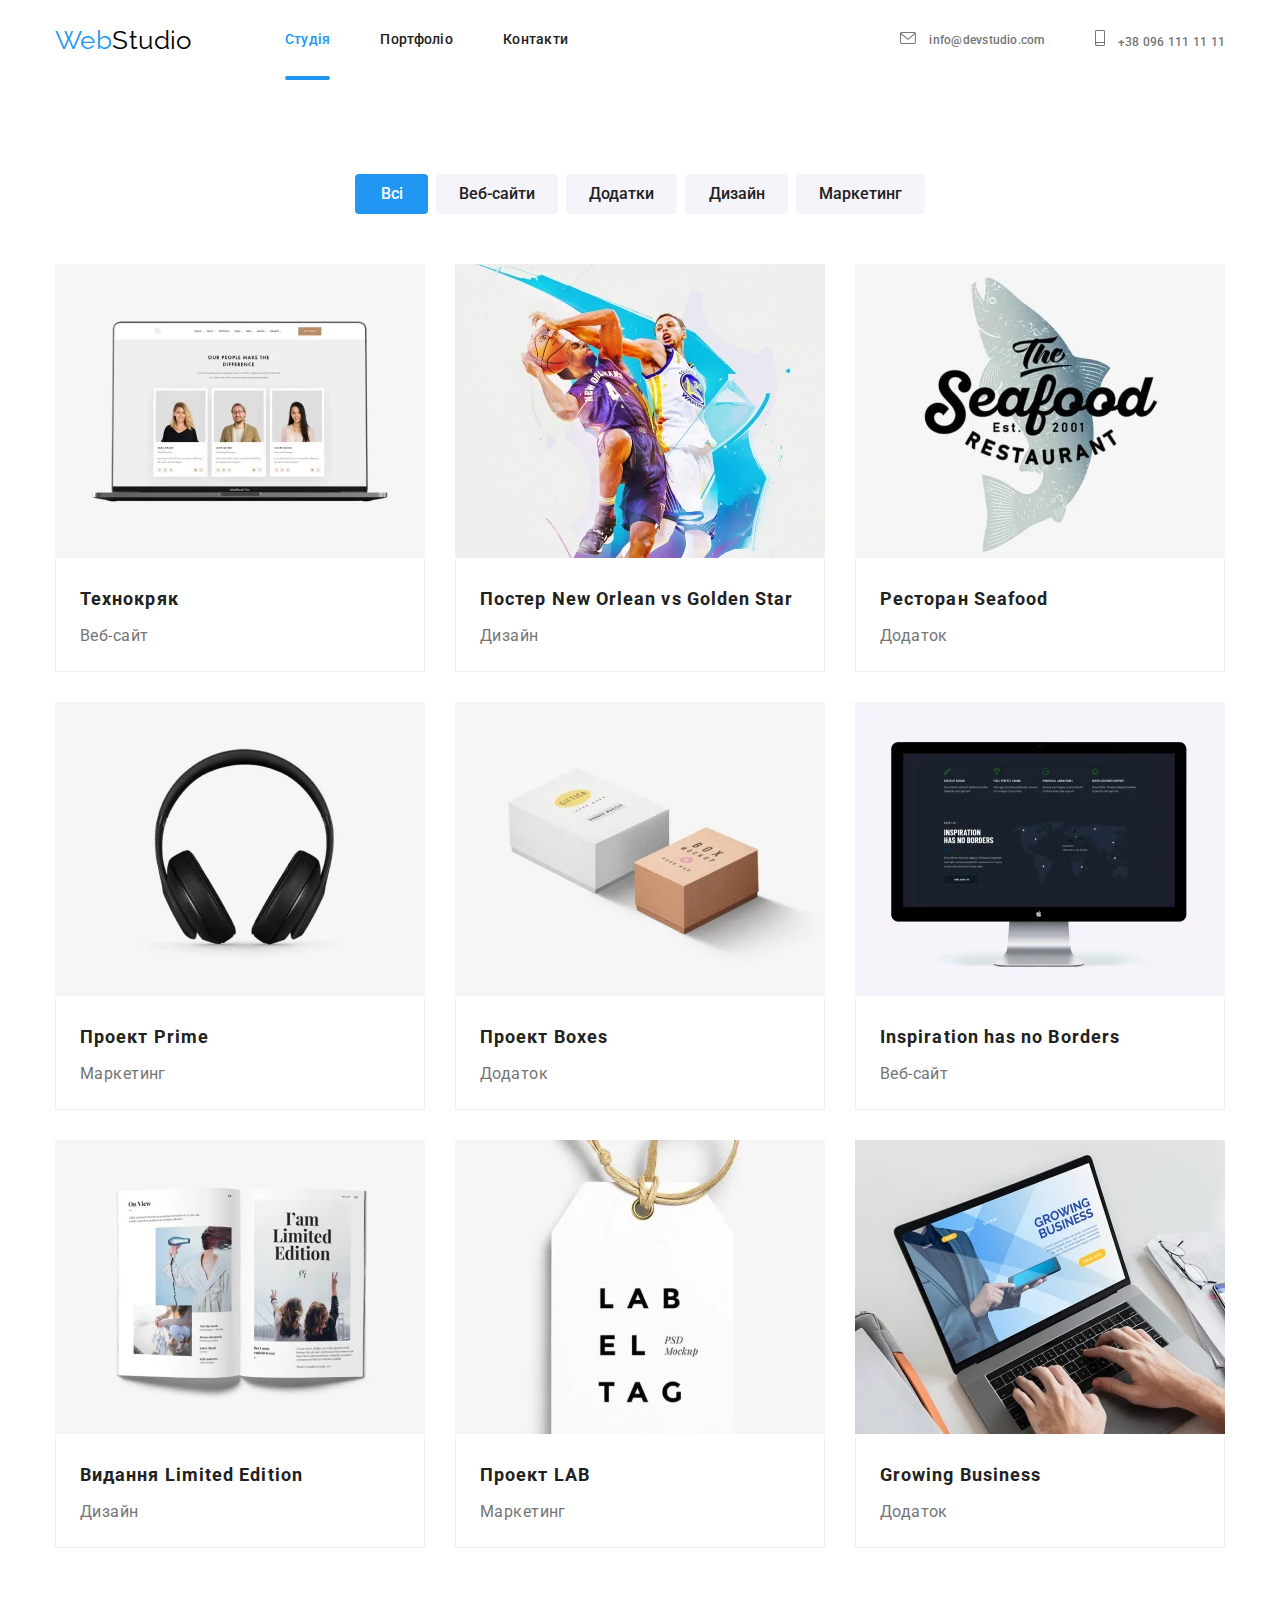
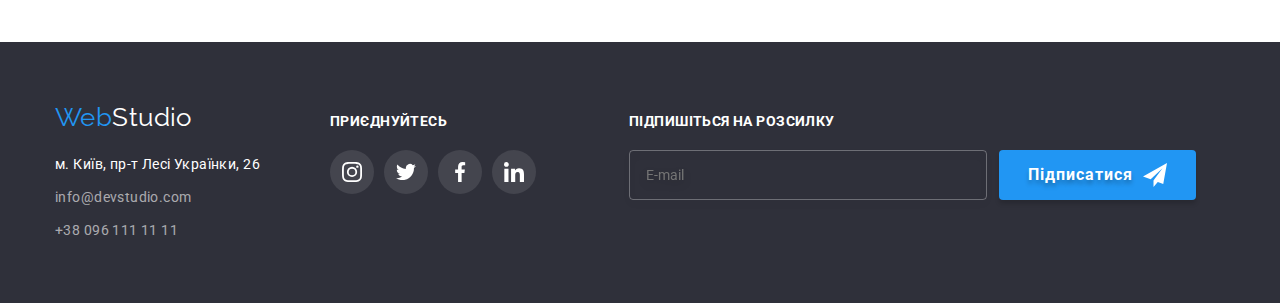
==== commit 2a157a2f: "correct 01" ====
--- a/portfolio.html
+++ b/portfolio.html
@@ -1,428 +1,896 @@
 <!DOCTYPE html>
 <html lang="uk">
-<head>
-    <meta charset="UTF-8">
-    <meta http-equiv="X-UA-Compatible" content="IE=edge">
-    <meta name="viewport" content="width=device-width, initial-scale=1.0">
-    <meta name="description" content="Работы нашей веб-студии">
+  <head>
+    <meta charset="UTF-8" />
+    <meta http-equiv="X-UA-Compatible" content="IE=edge" />
+    <meta name="viewport" content="width=device-width, initial-scale=1.0" />
+    <meta name="description" content="Работы нашей веб-студии" />
     <title>Портфолiо</title>
-    <link rel="preconnect" href="https://fonts.googleapis.com">
-    <link rel="preconnect" href="https://fonts.gstatic.com" crossorigin>
-    <link href="https://fonts.googleapis.com/css2?family=Raleway:wght@700&family=Roboto:wght@400;500;700;900&display=swap"
-        rel="stylesheet">
-    <link rel="stylesheet" href="https://cdnjs.cloudflare.com/ajax/libs/modern-normalize/1.1.0/modern-normalize.min.css"
-        integrity="sha512-wpPYUAdjBVSE4KJnH1VR1HeZfpl1ub8YT/NKx4PuQ5NmX2tKuGu6U/JRp5y+Y8XG2tV+wKQpNHVUX03MfMFn9Q=="
-        crossorigin="anonymous" referrerpolicy="no-referrer" />
-    <link rel="stylesheet" href="./css/main.min.css">
-    <link rel="stylesheet" href="./css/styles.css">
-</head>
+    <link rel="preconnect" href="https://fonts.googleapis.com" />
+    <link rel="preconnect" href="https://fonts.gstatic.com" crossorigin />
+    <link
+      href="https://fonts.googleapis.com/css2?family=Raleway:wght@700&family=Roboto:wght@400;500;700;900&display=swap"
+      rel="stylesheet"
+    />
+    <link
+      rel="stylesheet"
+      href="https://cdnjs.cloudflare.com/ajax/libs/modern-normalize/1.1.0/modern-normalize.min.css"
+      integrity="sha512-wpPYUAdjBVSE4KJnH1VR1HeZfpl1ub8YT/NKx4PuQ5NmX2tKuGu6U/JRp5y+Y8XG2tV+wKQpNHVUX03MfMFn9Q=="
+      crossorigin="anonymous"
+      referrerpolicy="no-referrer"
+    />
+    <link rel="stylesheet" href="./css/main.min.css" />
+    <link rel="stylesheet" href="./css/styles.css" />
+  </head>
 
-<body>
+  <body>
     <!-- Header -->
     <header class="header">
-        <!-- Nav -->
-        <div class="container header__content">
-            <nav class="header__nav">
-                <a href="./index.html" class="logo">Web<span class="logo__primary">Studio</span></a>
-                <ul class="header__nav-list list">
-                    <li class="header__nav-item"><a href="./index.html" class="header__nav-link">Студія</a>
-                    </li>
-                    <li class="header__nav-item"><a href="" class="header__nav-link header__nav-link--current">Портфоліо</a></li>
-                    <li class="header__nav-item"><a href="" class="header__nav-link">Контакти</a></li>
-                </ul>
-            </nav>
-            <!-- Contact -->
-            <ul class="header__contact list">
-                <li class="header__contact-item">
-                    <a href="mailto:info@devstudio.com" class="header__contact-link">
-                        <svg class="header__contact-icon" width="16" height="12">
-                            <use href="./image/icons.svg#envelope"></use>
-                        </svg>
-                        info@devstudio.com
-                    </a>
-                </li>
-                <li class="header__contact-item">
-                    <a href="tel:+380961111111" class="header__contact-link">
-                        <svg class="header__contact-icon" width="10" height="16">
-                            <use href="./image/icons.svg#smartphone"></use>
-                        </svg>
-                        +38 096 111 11 11
-                    </a>
-                </li>
+      <!-- Nav -->
+      <div class="container header__content">
+        <nav class="header__nav">
+          <a href="./index.html" class="logo">Web<span class="logo__primary">Studio</span></a>
+          <ul class="header__nav-list list">
+            <li class="header__nav-item">
+              <a href="./index.html" class="header__nav-link header__nav-link--current">Студія</a>
+            </li>
+            <li class="header__nav-item">
+              <a href="" class="header__nav-link">Портфоліо</a>
+            </li>
+            <li class="header__nav-item"><a href="" class="header__nav-link">Контакти</a></li>
+          </ul>
+        </nav>
+        <!-- Contact -->
+        <ul class="header__contact list">
+          <li class="header__contact-item">
+            <a href="mailto:info@devstudio.com" class="header__contact-link">
+              <svg class="header__contact-icon" width="16" height="12">
+                <use href="./image/icons.svg#envelope"></use>
+              </svg>
+              info@devstudio.com
+            </a>
+          </li>
+          <li class="header__contact-item">
+            <a href="tel:+380961111111" class="header__contact-link">
+              <svg class="header__contact-icon" width="10" height="16">
+                <use href="./image/icons.svg#smartphone"></use>
+              </svg>
+              +38 096 111 11 11
+            </a>
+          </li>
+        </ul>
+        <button class="menu__btn menu__btn-open" data-menu-open type="button">
+          <svg class="menu__icon" width="40" height="40">
+            <use href="./image/icons.svg#menu"></use>
+          </svg>
+        </button>
+
+        <div class="menu" data-menu>
+          <button class="menu__btn menu__btn-close" data-menu-close type="button">
+            <svg class="menu__icon" width="40" height="40">
+              <use href="./image/icons.svg#menu-close"></use>
+            </svg>
+          </button>
+          <div class="menu__content">
+            <ul class="menu__list list">
+              <li class="menu__item">
+                <a href="./index.html" class="menu__link">Студія</a>
+              </li>
+              <li class="menu__item">
+                <a href="" class="menu__link menu__link--current">Портфоліо</a>
+              </li>
+              <li class="menu__item"><a href="" class="menu__link">Контакти</a></li>
             </ul>
+            <ul class="menu__contact-list list">
+              <li class="menu__contact-item">
+                <a href="tel:+380961111111" class="menu__contact-link"> +38 096 111 11 11 </a>
+              </li>
+              <li class="menu__contact-item">
+                <a href="mailto:info@devstudio.com" class="menu__contact-link">
+                  info@devstudio.com
+                </a>
+              </li>
+            </ul>
+            <ul class="menu__cosial-list list">
+              <li class="menu__social-item"><a class="menu__social-link" href="">Instagram</a></li>
+              <li class="menu__social-item"><a class="menu__social-link" href="">Twitter</a></li>
+              <li class="menu__social-item"><a class="menu__social-link" href="">Facebook</a></li>
+              <li class="menu__social-item"><a class="menu__social-link" href="">LinkedIn</a></li>
+            </ul>
+          </div>
         </div>
+      </div>
     </header>
     <!-- Main -->
     <main>
-    <!-- Projects -->
-        <section class="section projects">
-            <div class="container">
-            <h1 class="section__title visually-hidden">Hаші проекти</h1>
-    <!-- Button projects -->
-            <ul class="project__btn list">
-                <li class="project__btn-item">
-                    <button class="project__btn-primary" type="button">Всі</button>
-                </li>
-                <li class="project__btn-item">
-                    <button class="project__btn-secondary" type="button">Веб-сайти</button>
-                </li>
-                <li class="project__btn-item">
-                    <button class="project__btn-secondary" type="button">Додатки</button>
-                </li>
-                <li class="project__btn-item">
-                    <button class="project__btn-secondary" type="button">Дизайн</button>
-                </li>
-                <li class="project-btn-item">
-                    <button class="project__btn-secondary" type="button">Маркетинг</button>
-                </li>
-            </ul>
-    <!-- Our projects -->
-            <ul class="project__card list">
-                <li class="project__card-item">
-                    <div class="project__card-trum">  
-                        <picture>
-                            <!-- desktop screen -->
-                            <source media="(min-width: 1200px)" srcset="./image/projects/project-01_lg.webp 1x, ./image/projects/project-01_lg@2x.webp 2x"
-                                type="image/webp" />
-                            <source media="(min-width: 1200px)" srcset="./image/projects/project-01_lg.jpg 1x, ./image/projects/project-01_lg@2x.jpg 2x"
-                                type="image/jpg" />
-                            <!-- tablet screen -->
-                            <source media="(min-width: 768px)" srcset="./image/projects/project-01_md.webp 1x, ./image/projects/project-01_md@2x.webp 2x"
-                                type="image/webp" />
-                            <source media="(min-width: 768px)" srcset="./image/projects/project-01_md.jpg 1x, ./image/projects/project-01_md@2x.jpg 2x"
-                                type="image/jpg" />
-                            <!-- mobile screen -->
-                            <source media="(max-width: 767px)" srcset="./image/projects/project-01_sm.webp 1x, ./image/projects/project-01_sm@2x.webp 2x"
-                                type="image/webp" />
-                            <source media="(max-width: 767px)" srcset="./image/projects/project-01_sm.jpg 1x, ./image/projects/project-01_sm@2x.jpg 2x"
-                                type="image/jpg" />
-                            <img class="project__card-img" src="./image/projects/project-01_sm.jpg" alt="projects1" width="450" height="294"
-                                loading="lazy" />
-                        </picture>
-                        <p class="project__card-overlay">Ресурс пропонує комплексні пропозиції з різним рівнем функціоналу та сервісів. Все це
-                            дозволить відвідувачу отримати
-                            вичерпні відомості про компанію чи приватну особу.</p>
-                    </div>                    
-                    <div class="project__card-content">
-                        <h2 class="project__card-name">Технокряк</h2>
-                        <p class="project__card-position">Веб-сайт</p>
-                    </div>
-                </li>
-                <li class="project__card-item">
-                    <div class="project__card-trum">
-                        <picture>
-                            <!-- desktop screen -->
-                            <source media="(min-width: 1200px)"
-                                srcset="./image/projects/project-02_lg.webp 1x, ./image/projects/project-02_lg@2x.webp 2x" type="image/webp" />
-                            <source media="(min-width: 1200px)"
-                                srcset="./image/projects/project-02_lg.jpg 1x, ./image/projects/project-02_lg@2x.jpg 2x" type="image/jpg" />
-                            <!-- tablet screen -->
-                            <source media="(min-width: 768px)"
-                                srcset="./image/projects/project-02_md.webp 1x, ./image/projects/project-02_md@2x.webp 2x" type="image/webp" />
-                            <source media="(min-width: 768px)"
-                                srcset="./image/projects/project-02_md.jpg 1x, ./image/projects/project-02_md@2x.jpg 2x" type="image/jpg" />
-                            <!-- mobile screen -->
-                            <source media="(max-width: 767px)"
-                                srcset="./image/projects/project-02_sm.webp 1x, ./image/projects/project-02_sm@2x.webp 2x" type="image/webp" />
-                            <source media="(max-width: 767px)"
-                                srcset="./image/projects/project-02_sm.jpg 1x, ./image/projects/project-02_sm@2x.jpg 2x" type="image/jpg" />
-                            <img class="project__card-img" src="./image/projects/project-02_sm.jpg" alt="projects2" width="450" height="294"
-                                loading="lazy" />
-                        </picture>
-                        <p class="project__card-overlay">Ресурс пропонує комплексні пропозиції з різним рівнем функціоналу та сервісів. Все це
-                            дозволить відвідувачу отримати
-                            вичерпні відомості про компанію чи приватну особу.</p>
-                    </div>
-                    <div class="project__card-content">
-                        <h2 class="project__card-name">Постер New Orlean vs Golden Star</h2>
-                        <p class="project__card-position">Дизайн</p>
-                    </div>
-                </li>
-                <li class="project__card-item">
-                    <div class="project__card-trum">
-                        <picture>
-                            <!-- desktop screen -->
-                            <source media="(min-width: 1200px)"
-                                srcset="./image/projects/project-03_lg.webp 1x, ./image/projects/project-03_lg@2x.webp 2x" type="image/webp" />
-                            <source media="(min-width: 1200px)"
-                                srcset="./image/projects/project-03_lg.jpg 1x, ./image/projects/project-03_lg@2x.jpg 2x" type="image/jpg" />
-                            <!-- tablet screen -->
-                            <source media="(min-width: 768px)"
-                                srcset="./image/projects/project-03_md.webp 1x, ./image/projects/project-03_md@2x.webp 2x" type="image/webp" />
-                            <source media="(min-width: 768px)"
-                                srcset="./image/projects/project-03_md.jpg 1x, ./image/projects/project-03_md@2x.jpg 2x" type="image/jpg" />
-                            <!-- mobile screen -->
-                            <source media="(max-width: 767px)"
-                                srcset="./image/projects/project-03_sm.webp 1x, ./image/projects/project-03_sm@2x.webp 2x" type="image/webp" />
-                            <source media="(max-width: 767px)"
-                                srcset="./image/projects/project-03_sm.jpg 1x, ./image/projects/project-03_sm@2x.jpg 2x" type="image/jpg" />
-                            <img class="project__card-img" src="./image/projects/project-03_sm.jpg" alt="projects3" width="450" height="294"
-                                loading="lazy" />
-                        </picture>
-                        <p class="project__card-overlay">Ресурс пропонує комплексні пропозиції з різним рівнем функціоналу та сервісів. Все це
-                            дозволить відвідувачу отримати
-                            вичерпні відомості про компанію чи приватну особу.</p>
-                    </div>
-                    <div class="project__card-content">
-                        <h2 class="project__card-name">Ресторан Seafood</h2>
-                        <p class="project__card-position">Додаток</p>
-                    </div>
-                </li>
-                <li class="project__card-item">
-                    <div class="project__card-trum">
-                        <picture>
-                            <!-- desktop screen -->
-                            <source media="(min-width: 1200px)"
-                                srcset="./image/projects/project-04_lg.webp 1x, ./image/projects/project-04_lg@2x.webp 2x" type="image/webp" />
-                            <source media="(min-width: 1200px)"
-                                srcset="./image/projects/project-04_lg.jpg 1x, ./image/projects/project-04_lg@2x.jpg 2x" type="image/jpg" />
-                            <!-- tablet screen -->
-                            <source media="(min-width: 768px)"
-                                srcset="./image/projects/project-04_md.webp 1x, ./image/projects/project-04_md@2x.webp 2x" type="image/webp" />
-                            <source media="(min-width: 768px)"
-                                srcset="./image/projects/project-04_md.jpg 1x, ./image/projects/project-04_md@2x.jpg 2x" type="image/jpg" />
-                            <!-- mobile screen -->
-                            <source media="(max-width: 767px)"
-                                srcset="./image/projects/project-04_sm.webp 1x, ./image/projects/project-04_sm@2x.webp 2x" type="image/webp" />
-                            <source media="(max-width: 767px)"
-                                srcset="./image/projects/project-04_sm.jpg 1x, ./image/projects/project-04_sm@2x.jpg 2x" type="image/jpg" />
-                            <img class="project__card-img" src="./image/projects/project-04_sm.jpg" alt="projects4" width="450" height="294"
-                                loading="lazy" />
-                        </picture>
-                        <p class="project__card-overlay">Ресурс пропонує комплексні пропозиції з різним рівнем функціоналу та сервісів. Все це
-                            дозволить відвідувачу отримати
-                            вичерпні відомості про компанію чи приватну особу.</p>
-                    </div>
-                    <div class="project__card-content">
-                        <h2 class="project__card-name">Проект Prime</h2>
-                        <p class="project__card-position">Маркетинг</p>
-                    </div>
-                </li>
-                <li class="project__card-item">
-                    <div class="project__card-trum">
-                        <picture>
-                            <!-- desktop screen -->
-                            <source media="(min-width: 1200px)"
-                                srcset="./image/projects/project-05_lg.webp 1x, ./image/projects/project-05_lg@2x.webp 2x" type="image/webp" />
-                            <source media="(min-width: 1200px)"
-                                srcset="./image/projects/project-05_lg.jpg 1x, ./image/projects/project-05_lg@2x.jpg 2x" type="image/jpg" />
-                            <!-- tablet screen -->
-                            <source media="(min-width: 768px)"
-                                srcset="./image/projects/project-05_md.webp 1x, ./image/projects/project-05_md@2x.webp 2x" type="image/webp" />
-                            <source media="(min-width: 768px)"
-                                srcset="./image/projects/project-05_md.jpg 1x, ./image/projects/project-05_md@2x.jpg 2x" type="image/jpg" />
-                            <!-- mobile screen -->
-                            <source media="(max-width: 767px)"
-                                srcset="./image/projects/project-05_sm.webp 1x, ./image/projects/project-05_sm@2x.webp 2x" type="image/webp" />
-                            <source media="(max-width: 767px)"
-                                srcset="./image/projects/project-05_sm.jpg 1x, ./image/projects/project-05_sm@2x.jpg 2x" type="image/jpg" />
-                            <img class="project__card-img" src="./image/projects/project-05_sm.jpg" alt="projects5" width="450" height="294"
-                                loading="lazy" />
-                        </picture>
-                        <p class="project__card-overlay">Ресурс пропонує комплексні пропозиції з різним рівнем функціоналу та сервісів. Все це
-                            дозволить відвідувачу отримати
-                            вичерпні відомості про компанію чи приватну особу.</p>
-                    </div>
-                    <div class="project__card-content">
-                        <h2 class="project__card-name">Проект Boxes</h2>
-                        <p class="project__card-position">Додаток</p>
-                    </div>
-                </li>
-                <li class="project__card-item">
-                    <div class="project__card-trum">
-                        <picture>
-                            <!-- desktop screen -->
-                            <source media="(min-width: 1200px)"
-                                srcset="./image/projects/project-06_lg.webp 1x, ./image/projects/project-06_lg@2x.webp 2x" type="image/webp" />
-                            <source media="(min-width: 1200px)"
-                                srcset="./image/projects/project-06_lg.jpg 1x, ./image/projects/project-06_lg@2x.jpg 2x" type="image/jpg" />
-                            <!-- tablet screen -->
-                            <source media="(min-width: 768px)"
-                                srcset="./image/projects/project-06_md.webp 1x, ./image/projects/project-06_md@2x.webp 2x" type="image/webp" />
-                            <source media="(min-width: 768px)"
-                                srcset="./image/projects/project-06_md.jpg 1x, ./image/projects/project-06_md@2x.jpg 2x" type="image/jpg" />
-                            <!-- mobile screen -->
-                            <source media="(max-width: 767px)"
-                                srcset="./image/projects/project-06_sm.webp 1x, ./image/projects/project-06_sm@2x.webp 2x" type="image/webp" />
-                            <source media="(max-width: 767px)"
-                                srcset="./image/projects/project-06_sm.jpg 1x, ./image/projects/project-06_sm@2x.jpg 2x" type="image/jpg" />
-                            <img class="project__card-img" src="./image/projects/project-06_sm.jpg" alt="projects6" width="450" height="294"
-                                loading="lazy" />
-                        </picture>
-                        <p class="project__card-overlay">Ресурс пропонує комплексні пропозиції з різним рівнем функціоналу та сервісів. Все це
-                            дозволить відвідувачу отримати
-                            вичерпні відомості про компанію чи приватну особу.</p>
-                    </div>
-                    <div class="project__card-content">
-                        <h2 class="project__card-name">Inspiration has no Borders</h2>
-                        <p class="project__card-position">Веб-сайт</p>
-                    </div>
-                </li>
-                <li class="project__card-item">
-                    <div class="project__card-trum">
-                        <picture>
-                            <!-- desktop screen -->
-                            <source media="(min-width: 1200px)"
-                                srcset="./image/projects/project-07_lg.webp 1x, ./image/projects/project-07_lg@2x.webp 2x" type="image/webp" />
-                            <source media="(min-width: 1200px)"
-                                srcset="./image/projects/project-07_lg.jpg 1x, ./image/projects/project-07_lg@2x.jpg 2x" type="image/jpg" />
-                            <!-- tablet screen -->
-                            <source media="(min-width: 768px)"
-                                srcset="./image/projects/project-07_md.webp 1x, ./image/projects/project-07_md@2x.webp 2x" type="image/webp" />
-                            <source media="(min-width: 768px)"
-                                srcset="./image/projects/project-07_md.jpg 1x, ./image/projects/project-07_md@2x.jpg 2x" type="image/jpg" />
-                            <!-- mobile screen -->
-                            <source media="(max-width: 767px)"
-                                srcset="./image/projects/project-07_sm.webp 1x, ./image/projects/project-07_sm@2x.webp 2x" type="image/webp" />
-                            <source media="(max-width: 767px)"
-                                srcset="./image/projects/project-07_sm.jpg 1x, ./image/projects/project-07_sm@2x.jpg 2x" type="image/jpg" />
-                            <img class="project__card-img" src="./image/projects/project-07_sm.jpg" alt="projects7" width="450" height="294"6                                loading="lazy" />
-                        </picture>
-                        <p class="project__card-overlay">Ресурс пропонує комплексні пропозиції з різним рівнем функціоналу та сервісів. Все це
-                            дозволить відвідувачу отримати
-                            вичерпні відомості про компанію чи приватну особу.</p>
-                    </div>
-                    <div class="project__card-content">
-                        <h2 class="project__card-name">Видання Limited Edition</h2>
-                        <p class="project__card-position">Дизайн</p>
-                    </div>
-                </li>
-                <li class="project__card-item">
-                    <div class="project__card-trum">
-                        <picture>
-                            <!-- desktop screen -->
-                            <source media="(min-width: 1200px)"
-                                srcset="./image/projects/project-08_lg.webp 1x, ./image/projects/project-08_lg@2x.webp 2x" type="image/webp" />
-                            <source media="(min-width: 1200px)"
-                                srcset="./image/projects/project-08_lg.jpg 1x, ./image/projects/project-08_lg@2x.jpg 2x" type="image/jpg" />
-                            <!-- tablet screen -->
-                            <source media="(min-width: 768px)"
-                                srcset="./image/projects/project-08_md.webp 1x, ./image/projects/project-08_md@2x.webp 2x" type="image/webp" />
-                            <source media="(min-width: 768px)"
-                                srcset="./image/projects/project-08_md.jpg 1x, ./image/projects/project-08_md@2x.jpg 2x" type="image/jpg" />
-                            <!-- mobile screen -->
-                            <source media="(max-width: 767px)"
-                                srcset="./image/projects/project-08_sm.webp 1x, ./image/projects/project-08_sm@2x.webp 2x" type="image/webp" />
-                            <source media="(max-width: 767px)"
-                                srcset="./image/projects/project-08_sm.jpg 1x, ./image/projects/project-08_sm@2x.jpg 2x" type="image/jpg" />
-                            <img class="project__card-img" src="./image/projects/project-08_sm.jpg" alt="projects8" width="450" height="294"
-                                loading="lazy" />
-                        </picture>
-                        <p class="project__card-overlay">Ресурс пропонує комплексні пропозиції з різним рівнем функціоналу та сервісів. Все це
-                            дозволить відвідувачу отримати
-                            вичерпні відомості про компанію чи приватну особу.</p>
-                    </div>
-                    <div class="project__card-content">
-                        <h2 class="project__card-name">Проект LAB</h2>
-                        <p class="project__card-position">Маркетинг</p>
-                    </div>
-                </li>
-                <li class="project__card-item">
-                    <div class="project__card-trum">
-                        <picture>
-                            <!-- desktop screen -->
-                            <source media="(min-width: 1200px)"
-                                srcset="./image/projects/project-09_lg.webp 1x, ./image/projects/project-09_lg@2x.webp 2x" type="image/webp" />
-                            <source media="(min-width: 1200px)"
-                                srcset="./image/projects/project-09_lg.jpg 1x, ./image/projects/project-09_lg@2x.jpg 2x" type="image/jpg" />
-                            <!-- tablet screen -->
-                            <source media="(min-width: 768px)"
-                                srcset="./image/projects/project-09_md.webp 1x, ./image/projects/project-09_md@2x.webp 2x" type="image/webp" />
-                            <source media="(min-width: 768px)"
-                                srcset="./image/projects/project-09_md.jpg 1x, ./image/projects/project-09_md@2x.jpg 2x" type="image/jpg" />
-                            <!-- mobile screen -->
-                            <source media="(max-width: 767px)"
-                                srcset="./image/projects/project-09_sm.webp 1x, ./image/projects/project-09_sm@2x.webp 2x" type="image/webp" />
-                            <source media="(max-width: 767px)"
-                                srcset="./image/projects/project-09_sm.jpg 1x, ./image/projects/project-09_sm@2x.jpg 2x" type="image/jpg" />
-                            <img class="project__card-img" src="./image/projects/project-09_sm.jpg" alt="projects9" width="450" height="294"
-                                loading="lazy" />
-                        </picture>
-                        <p class="project__card-overlay">Ресурс пропонує комплексні пропозиції з різним рівнем функціоналу та сервісів. Все це
-                            дозволить відвідувачу отримати
-                            вичерпні відомості про компанію чи приватну особу.</p>
-                    </div>
-                    <div class="project__card-content">
-                        <h2 class="project__card-name">Growing Business</h2>
-                        <p class="project__card-position">Додаток</p>
-                    </div>
-                </li>
-            </ul>
-            </div>
-        </section>
+      <!-- Projects -->
+      <section class="section projects">
+        <div class="container">
+          <h1 class="section__title visually-hidden">Hаші проекти</h1>
+          <!-- Button projects -->
+          <ul class="project__btn list">
+            <li class="project__btn-item">
+              <button class="project__btn-primary" type="button">Всі</button>
+            </li>
+            <li class="project__btn-item">
+              <button class="project__btn-secondary" type="button">Веб-сайти</button>
+            </li>
+            <li class="project__btn-item">
+              <button class="project__btn-secondary" type="button">Додатки</button>
+            </li>
+            <li class="project__btn-item">
+              <button class="project__btn-secondary" type="button">Дизайн</button>
+            </li>
+            <li class="project-btn-item">
+              <button class="project__btn-secondary" type="button">Маркетинг</button>
+            </li>
+          </ul>
+          <!-- Our projects -->
+          <ul class="project__card list">
+            <li class="project__card-item">
+              <div class="project__card-trum">
+                <picture>
+                  <!-- desktop screen -->
+                  <source
+                    media="(min-width: 1200px)"
+                    srcset="
+                      ./image/projects/project-01_lg.webp    1x,
+                      ./image/projects/project-01_lg@2x.webp 2x
+                    "
+                    type="image/webp"
+                  />
+                  <source
+                    media="(min-width: 1200px)"
+                    srcset="
+                      ./image/projects/project-01_lg.jpg    1x,
+                      ./image/projects/project-01_lg@2x.jpg 2x
+                    "
+                    type="image/jpg"
+                  />
+                  <!-- tablet screen -->
+                  <source
+                    media="(min-width: 768px)"
+                    srcset="
+                      ./image/projects/project-01_md.webp    1x,
+                      ./image/projects/project-01_md@2x.webp 2x
+                    "
+                    type="image/webp"
+                  />
+                  <source
+                    media="(min-width: 768px)"
+                    srcset="
+                      ./image/projects/project-01_md.jpg    1x,
+                      ./image/projects/project-01_md@2x.jpg 2x
+                    "
+                    type="image/jpg"
+                  />
+                  <!-- mobile screen -->
+                  <source
+                    media="(max-width: 767px)"
+                    srcset="
+                      ./image/projects/project-01_sm.webp    1x,
+                      ./image/projects/project-01_sm@2x.webp 2x
+                    "
+                    type="image/webp"
+                  />
+                  <source
+                    media="(max-width: 767px)"
+                    srcset="
+                      ./image/projects/project-01_sm.jpg    1x,
+                      ./image/projects/project-01_sm@2x.jpg 2x
+                    "
+                    type="image/jpg"
+                  />
+                  <img
+                    class="project__card-img"
+                    src="./image/projects/project-01_sm.jpg"
+                    alt="projects1"
+                    width="450"
+                    height="294"
+                    loading="lazy"
+                  />
+                </picture>
+                <p class="project__card-overlay">
+                  Ресурс пропонує комплексні пропозиції з різним рівнем функціоналу та сервісів. Все
+                  це дозволить відвідувачу отримати вичерпні відомості про компанію чи приватну
+                  особу.
+                </p>
+              </div>
+              <div class="project__card-content">
+                <h2 class="project__card-name">Технокряк</h2>
+                <p class="project__card-position">Веб-сайт</p>
+              </div>
+            </li>
+            <li class="project__card-item">
+              <div class="project__card-trum">
+                <picture>
+                  <!-- desktop screen -->
+                  <source
+                    media="(min-width: 1200px)"
+                    srcset="
+                      ./image/projects/project-02_lg.webp    1x,
+                      ./image/projects/project-02_lg@2x.webp 2x
+                    "
+                    type="image/webp"
+                  />
+                  <source
+                    media="(min-width: 1200px)"
+                    srcset="
+                      ./image/projects/project-02_lg.jpg    1x,
+                      ./image/projects/project-02_lg@2x.jpg 2x
+                    "
+                    type="image/jpg"
+                  />
+                  <!-- tablet screen -->
+                  <source
+                    media="(min-width: 768px)"
+                    srcset="
+                      ./image/projects/project-02_md.webp    1x,
+                      ./image/projects/project-02_md@2x.webp 2x
+                    "
+                    type="image/webp"
+                  />
+                  <source
+                    media="(min-width: 768px)"
+                    srcset="
+                      ./image/projects/project-02_md.jpg    1x,
+                      ./image/projects/project-02_md@2x.jpg 2x
+                    "
+                    type="image/jpg"
+                  />
+                  <!-- mobile screen -->
+                  <source
+                    media="(max-width: 767px)"
+                    srcset="
+                      ./image/projects/project-02_sm.webp    1x,
+                      ./image/projects/project-02_sm@2x.webp 2x
+                    "
+                    type="image/webp"
+                  />
+                  <source
+                    media="(max-width: 767px)"
+                    srcset="
+                      ./image/projects/project-02_sm.jpg    1x,
+                      ./image/projects/project-02_sm@2x.jpg 2x
+                    "
+                    type="image/jpg"
+                  />
+                  <img
+                    class="project__card-img"
+                    src="./image/projects/project-02_sm.jpg"
+                    alt="projects2"
+                    width="450"
+                    height="294"
+                    loading="lazy"
+                  />
+                </picture>
+                <p class="project__card-overlay">
+                  Ресурс пропонує комплексні пропозиції з різним рівнем функціоналу та сервісів. Все
+                  це дозволить відвідувачу отримати вичерпні відомості про компанію чи приватну
+                  особу.
+                </p>
+              </div>
+              <div class="project__card-content">
+                <h2 class="project__card-name">Постер New Orlean vs Golden Star</h2>
+                <p class="project__card-position">Дизайн</p>
+              </div>
+            </li>
+            <li class="project__card-item">
+              <div class="project__card-trum">
+                <picture>
+                  <!-- desktop screen -->
+                  <source
+                    media="(min-width: 1200px)"
+                    srcset="
+                      ./image/projects/project-03_lg.webp    1x,
+                      ./image/projects/project-03_lg@2x.webp 2x
+                    "
+                    type="image/webp"
+                  />
+                  <source
+                    media="(min-width: 1200px)"
+                    srcset="
+                      ./image/projects/project-03_lg.jpg    1x,
+                      ./image/projects/project-03_lg@2x.jpg 2x
+                    "
+                    type="image/jpg"
+                  />
+                  <!-- tablet screen -->
+                  <source
+                    media="(min-width: 768px)"
+                    srcset="
+                      ./image/projects/project-03_md.webp    1x,
+                      ./image/projects/project-03_md@2x.webp 2x
+                    "
+                    type="image/webp"
+                  />
+                  <source
+                    media="(min-width: 768px)"
+                    srcset="
+                      ./image/projects/project-03_md.jpg    1x,
+                      ./image/projects/project-03_md@2x.jpg 2x
+                    "
+                    type="image/jpg"
+                  />
+                  <!-- mobile screen -->
+                  <source
+                    media="(max-width: 767px)"
+                    srcset="
+                      ./image/projects/project-03_sm.webp    1x,
+                      ./image/projects/project-03_sm@2x.webp 2x
+                    "
+                    type="image/webp"
+                  />
+                  <source
+                    media="(max-width: 767px)"
+                    srcset="
+                      ./image/projects/project-03_sm.jpg    1x,
+                      ./image/projects/project-03_sm@2x.jpg 2x
+                    "
+                    type="image/jpg"
+                  />
+                  <img
+                    class="project__card-img"
+                    src="./image/projects/project-03_sm.jpg"
+                    alt="projects3"
+                    width="450"
+                    height="294"
+                    loading="lazy"
+                  />
+                </picture>
+                <p class="project__card-overlay">
+                  Ресурс пропонує комплексні пропозиції з різним рівнем функціоналу та сервісів. Все
+                  це дозволить відвідувачу отримати вичерпні відомості про компанію чи приватну
+                  особу.
+                </p>
+              </div>
+              <div class="project__card-content">
+                <h2 class="project__card-name">Ресторан Seafood</h2>
+                <p class="project__card-position">Додаток</p>
+              </div>
+            </li>
+            <li class="project__card-item">
+              <div class="project__card-trum">
+                <picture>
+                  <!-- desktop screen -->
+                  <source
+                    media="(min-width: 1200px)"
+                    srcset="
+                      ./image/projects/project-04_lg.webp    1x,
+                      ./image/projects/project-04_lg@2x.webp 2x
+                    "
+                    type="image/webp"
+                  />
+                  <source
+                    media="(min-width: 1200px)"
+                    srcset="
+                      ./image/projects/project-04_lg.jpg    1x,
+                      ./image/projects/project-04_lg@2x.jpg 2x
+                    "
+                    type="image/jpg"
+                  />
+                  <!-- tablet screen -->
+                  <source
+                    media="(min-width: 768px)"
+                    srcset="
+                      ./image/projects/project-04_md.webp    1x,
+                      ./image/projects/project-04_md@2x.webp 2x
+                    "
+                    type="image/webp"
+                  />
+                  <source
+                    media="(min-width: 768px)"
+                    srcset="
+                      ./image/projects/project-04_md.jpg    1x,
+                      ./image/projects/project-04_md@2x.jpg 2x
+                    "
+                    type="image/jpg"
+                  />
+                  <!-- mobile screen -->
+                  <source
+                    media="(max-width: 767px)"
+                    srcset="
+                      ./image/projects/project-04_sm.webp    1x,
+                      ./image/projects/project-04_sm@2x.webp 2x
+                    "
+                    type="image/webp"
+                  />
+                  <source
+                    media="(max-width: 767px)"
+                    srcset="
+                      ./image/projects/project-04_sm.jpg    1x,
+                      ./image/projects/project-04_sm@2x.jpg 2x
+                    "
+                    type="image/jpg"
+                  />
+                  <img
+                    class="project__card-img"
+                    src="./image/projects/project-04_sm.jpg"
+                    alt="projects4"
+                    width="450"
+                    height="294"
+                    loading="lazy"
+                  />
+                </picture>
+                <p class="project__card-overlay">
+                  Ресурс пропонує комплексні пропозиції з різним рівнем функціоналу та сервісів. Все
+                  це дозволить відвідувачу отримати вичерпні відомості про компанію чи приватну
+                  особу.
+                </p>
+              </div>
+              <div class="project__card-content">
+                <h2 class="project__card-name">Проект Prime</h2>
+                <p class="project__card-position">Маркетинг</p>
+              </div>
+            </li>
+            <li class="project__card-item">
+              <div class="project__card-trum">
+                <picture>
+                  <!-- desktop screen -->
+                  <source
+                    media="(min-width: 1200px)"
+                    srcset="
+                      ./image/projects/project-05_lg.webp    1x,
+                      ./image/projects/project-05_lg@2x.webp 2x
+                    "
+                    type="image/webp"
+                  />
+                  <source
+                    media="(min-width: 1200px)"
+                    srcset="
+                      ./image/projects/project-05_lg.jpg    1x,
+                      ./image/projects/project-05_lg@2x.jpg 2x
+                    "
+                    type="image/jpg"
+                  />
+                  <!-- tablet screen -->
+                  <source
+                    media="(min-width: 768px)"
+                    srcset="
+                      ./image/projects/project-05_md.webp    1x,
+                      ./image/projects/project-05_md@2x.webp 2x
+                    "
+                    type="image/webp"
+                  />
+                  <source
+                    media="(min-width: 768px)"
+                    srcset="
+                      ./image/projects/project-05_md.jpg    1x,
+                      ./image/projects/project-05_md@2x.jpg 2x
+                    "
+                    type="image/jpg"
+                  />
+                  <!-- mobile screen -->
+                  <source
+                    media="(max-width: 767px)"
+                    srcset="
+                      ./image/projects/project-05_sm.webp    1x,
+                      ./image/projects/project-05_sm@2x.webp 2x
+                    "
+                    type="image/webp"
+                  />
+                  <source
+                    media="(max-width: 767px)"
+                    srcset="
+                      ./image/projects/project-05_sm.jpg    1x,
+                      ./image/projects/project-05_sm@2x.jpg 2x
+                    "
+                    type="image/jpg"
+                  />
+                  <img
+                    class="project__card-img"
+                    src="./image/projects/project-05_sm.jpg"
+                    alt="projects5"
+                    width="450"
+                    height="294"
+                    loading="lazy"
+                  />
+                </picture>
+                <p class="project__card-overlay">
+                  Ресурс пропонує комплексні пропозиції з різним рівнем функціоналу та сервісів. Все
+                  це дозволить відвідувачу отримати вичерпні відомості про компанію чи приватну
+                  особу.
+                </p>
+              </div>
+              <div class="project__card-content">
+                <h2 class="project__card-name">Проект Boxes</h2>
+                <p class="project__card-position">Додаток</p>
+              </div>
+            </li>
+            <li class="project__card-item">
+              <div class="project__card-trum">
+                <picture>
+                  <!-- desktop screen -->
+                  <source
+                    media="(min-width: 1200px)"
+                    srcset="
+                      ./image/projects/project-06_lg.webp    1x,
+                      ./image/projects/project-06_lg@2x.webp 2x
+                    "
+                    type="image/webp"
+                  />
+                  <source
+                    media="(min-width: 1200px)"
+                    srcset="
+                      ./image/projects/project-06_lg.jpg    1x,
+                      ./image/projects/project-06_lg@2x.jpg 2x
+                    "
+                    type="image/jpg"
+                  />
+                  <!-- tablet screen -->
+                  <source
+                    media="(min-width: 768px)"
+                    srcset="
+                      ./image/projects/project-06_md.webp    1x,
+                      ./image/projects/project-06_md@2x.webp 2x
+                    "
+                    type="image/webp"
+                  />
+                  <source
+                    media="(min-width: 768px)"
+                    srcset="
+                      ./image/projects/project-06_md.jpg    1x,
+                      ./image/projects/project-06_md@2x.jpg 2x
+                    "
+                    type="image/jpg"
+                  />
+                  <!-- mobile screen -->
+                  <source
+                    media="(max-width: 767px)"
+                    srcset="
+                      ./image/projects/project-06_sm.webp    1x,
+                      ./image/projects/project-06_sm@2x.webp 2x
+                    "
+                    type="image/webp"
+                  />
+                  <source
+                    media="(max-width: 767px)"
+                    srcset="
+                      ./image/projects/project-06_sm.jpg    1x,
+                      ./image/projects/project-06_sm@2x.jpg 2x
+                    "
+                    type="image/jpg"
+                  />
+                  <img
+                    class="project__card-img"
+                    src="./image/projects/project-06_sm.jpg"
+                    alt="projects6"
+                    width="450"
+                    height="294"
+                    loading="lazy"
+                  />
+                </picture>
+                <p class="project__card-overlay">
+                  Ресурс пропонує комплексні пропозиції з різним рівнем функціоналу та сервісів. Все
+                  це дозволить відвідувачу отримати вичерпні відомості про компанію чи приватну
+                  особу.
+                </p>
+              </div>
+              <div class="project__card-content">
+                <h2 class="project__card-name">Inspiration has no Borders</h2>
+                <p class="project__card-position">Веб-сайт</p>
+              </div>
+            </li>
+            <li class="project__card-item">
+              <div class="project__card-trum">
+                <picture>
+                  <!-- desktop screen -->
+                  <source
+                    media="(min-width: 1200px)"
+                    srcset="
+                      ./image/projects/project-07_lg.webp    1x,
+                      ./image/projects/project-07_lg@2x.webp 2x
+                    "
+                    type="image/webp"
+                  />
+                  <source
+                    media="(min-width: 1200px)"
+                    srcset="
+                      ./image/projects/project-07_lg.jpg    1x,
+                      ./image/projects/project-07_lg@2x.jpg 2x
+                    "
+                    type="image/jpg"
+                  />
+                  <!-- tablet screen -->
+                  <source
+                    media="(min-width: 768px)"
+                    srcset="
+                      ./image/projects/project-07_md.webp    1x,
+                      ./image/projects/project-07_md@2x.webp 2x
+                    "
+                    type="image/webp"
+                  />
+                  <source
+                    media="(min-width: 768px)"
+                    srcset="
+                      ./image/projects/project-07_md.jpg    1x,
+                      ./image/projects/project-07_md@2x.jpg 2x
+                    "
+                    type="image/jpg"
+                  />
+                  <!-- mobile screen -->
+                  <source
+                    media="(max-width: 767px)"
+                    srcset="
+                      ./image/projects/project-07_sm.webp    1x,
+                      ./image/projects/project-07_sm@2x.webp 2x
+                    "
+                    type="image/webp"
+                  />
+                  <source
+                    media="(max-width: 767px)"
+                    srcset="
+                      ./image/projects/project-07_sm.jpg    1x,
+                      ./image/projects/project-07_sm@2x.jpg 2x
+                    "
+                    type="image/jpg"
+                  />
+                  <img
+                    class="project__card-img"
+                    src="./image/projects/project-07_sm.jpg"
+                    alt="projects7"
+                    width="450"
+                    height="294"
+                    6
+                    loading="lazy"
+                  />
+                </picture>
+                <p class="project__card-overlay">
+                  Ресурс пропонує комплексні пропозиції з різним рівнем функціоналу та сервісів. Все
+                  це дозволить відвідувачу отримати вичерпні відомості про компанію чи приватну
+                  особу.
+                </p>
+              </div>
+              <div class="project__card-content">
+                <h2 class="project__card-name">Видання Limited Edition</h2>
+                <p class="project__card-position">Дизайн</p>
+              </div>
+            </li>
+            <li class="project__card-item">
+              <div class="project__card-trum">
+                <picture>
+                  <!-- desktop screen -->
+                  <source
+                    media="(min-width: 1200px)"
+                    srcset="
+                      ./image/projects/project-08_lg.webp    1x,
+                      ./image/projects/project-08_lg@2x.webp 2x
+                    "
+                    type="image/webp"
+                  />
+                  <source
+                    media="(min-width: 1200px)"
+                    srcset="
+                      ./image/projects/project-08_lg.jpg    1x,
+                      ./image/projects/project-08_lg@2x.jpg 2x
+                    "
+                    type="image/jpg"
+                  />
+                  <!-- tablet screen -->
+                  <source
+                    media="(min-width: 768px)"
+                    srcset="
+                      ./image/projects/project-08_md.webp    1x,
+                      ./image/projects/project-08_md@2x.webp 2x
+                    "
+                    type="image/webp"
+                  />
+                  <source
+                    media="(min-width: 768px)"
+                    srcset="
+                      ./image/projects/project-08_md.jpg    1x,
+                      ./image/projects/project-08_md@2x.jpg 2x
+                    "
+                    type="image/jpg"
+                  />
+                  <!-- mobile screen -->
+                  <source
+                    media="(max-width: 767px)"
+                    srcset="
+                      ./image/projects/project-08_sm.webp    1x,
+                      ./image/projects/project-08_sm@2x.webp 2x
+                    "
+                    type="image/webp"
+                  />
+                  <source
+                    media="(max-width: 767px)"
+                    srcset="
+                      ./image/projects/project-08_sm.jpg    1x,
+                      ./image/projects/project-08_sm@2x.jpg 2x
+                    "
+                    type="image/jpg"
+                  />
+                  <img
+                    class="project__card-img"
+                    src="./image/projects/project-08_sm.jpg"
+                    alt="projects8"
+                    width="450"
+                    height="294"
+                    loading="lazy"
+                  />
+                </picture>
+                <p class="project__card-overlay">
+                  Ресурс пропонує комплексні пропозиції з різним рівнем функціоналу та сервісів. Все
+                  це дозволить відвідувачу отримати вичерпні відомості про компанію чи приватну
+                  особу.
+                </p>
+              </div>
+              <div class="project__card-content">
+                <h2 class="project__card-name">Проект LAB</h2>
+                <p class="project__card-position">Маркетинг</p>
+              </div>
+            </li>
+            <li class="project__card-item">
+              <div class="project__card-trum">
+                <picture>
+                  <!-- desktop screen -->
+                  <source
+                    media="(min-width: 1200px)"
+                    srcset="
+                      ./image/projects/project-09_lg.webp    1x,
+                      ./image/projects/project-09_lg@2x.webp 2x
+                    "
+                    type="image/webp"
+                  />
+                  <source
+                    media="(min-width: 1200px)"
+                    srcset="
+                      ./image/projects/project-09_lg.jpg    1x,
+                      ./image/projects/project-09_lg@2x.jpg 2x
+                    "
+                    type="image/jpg"
+                  />
+                  <!-- tablet screen -->
+                  <source
+                    media="(min-width: 768px)"
+                    srcset="
+                      ./image/projects/project-09_md.webp    1x,
+                      ./image/projects/project-09_md@2x.webp 2x
+                    "
+                    type="image/webp"
+                  />
+                  <source
+                    media="(min-width: 768px)"
+                    srcset="
+                      ./image/projects/project-09_md.jpg    1x,
+                      ./image/projects/project-09_md@2x.jpg 2x
+                    "
+                    type="image/jpg"
+                  />
+                  <!-- mobile screen -->
+                  <source
+                    media="(max-width: 767px)"
+                    srcset="
+                      ./image/projects/project-09_sm.webp    1x,
+                      ./image/projects/project-09_sm@2x.webp 2x
+                    "
+                    type="image/webp"
+                  />
+                  <source
+                    media="(max-width: 767px)"
+                    srcset="
+                      ./image/projects/project-09_sm.jpg    1x,
+                      ./image/projects/project-09_sm@2x.jpg 2x
+                    "
+                    type="image/jpg"
+                  />
+                  <img
+                    class="project__card-img"
+                    src="./image/projects/project-09_sm.jpg"
+                    alt="projects9"
+                    width="450"
+                    height="294"
+                    loading="lazy"
+                  />
+                </picture>
+                <p class="project__card-overlay">
+                  Ресурс пропонує комплексні пропозиції з різним рівнем функціоналу та сервісів. Все
+                  це дозволить відвідувачу отримати вичерпні відомості про компанію чи приватну
+                  особу.
+                </p>
+              </div>
+              <div class="project__card-content">
+                <h2 class="project__card-name">Growing Business</h2>
+                <p class="project__card-position">Додаток</p>
+              </div>
+            </li>
+          </ul>
+        </div>
+      </section>
     </main>
     <!-- Footer -->
     <!-- Footer contacts -->
     <footer class="footer">
-        <div class="container footer__contact">
-            <div class="footer__contact-join">
-                <div class="footer__contact-aside">
-                    <a href="./index.html" class="logo">Web<span class="logo__secondary">Studio</span></a>
-                    <address class="footer__contact-info">
-                        <ul class="footer__contact-list list">
-                            <li class="footer__contact-item"><a href="https://goo.gl/maps/piqngm7oDQpEDh6u6"
-                                    class="footer__contact-link" target="_blank" rel="noopener nofollow noreferrer">м. Київ,
-                                    пр-т Лесі
-                                    Українки, 26</a></li>
-                            <li class="footer__contact-item"><a href="mailto:info@devstudio.com"
-                                    class="footer__contact-link footer__contact-link--current">info@devstudio.com</a>
-                            </li>
-                            <li class="footer__contact-item"><a href="tel:+380961111111"
-                                    class="footer__contact-link footer__contact-link--current">+38 096 111 11 11</a></li>
-                        </ul>
-                    </address>
-                </div>
-                <!--  Footer social links -->
-                <div class="footer__join">
-                    <h2 class="footer__join-name">приєднуйтесь</h2>
-                    <ul class="footer__social-list list">
-                        <li class="footer__social-item">
-                            <a class="footer__social-link" href="">
-                                <svg class="footer__social-icon" width="20" height="20">
-                                    <use href="./image/icons.svg#instagram"></use>
-                                </svg>
-                            </a>
-                        </li>
-                        <li class="footer__social-item">
-                            <a class="footer__social-link" href="">
-                                <svg class="footer__social-icon" width="20" height="20">
-                                    <use href="./image/icons.svg#twitter"></use>
-                                </svg>
-                            </a>
-                        </li>
-                        <li class="footer__social-item">
-                            <a class="footer__social-link" href="">
-                                <svg class="footer__social-icon" width="20" height="20">
-                                    <use href="./image/icons.svg#facebook"></use>
-                                </svg>
-                            </a>
-                        </li>
-                        <li class="footer__social-item">
-                            <a class="footer__social-link" href="">
-                                <svg class="footer__social-icon" width="20" height="20">
-                                    <use href="./image/icons.svg#linkedin"></use>
-                                </svg>
-                            </a>
-                        </li>
-                    </ul>
-                </div>
-            </div>
-            <!--  Footer news subscription form -->
-            <div class="footer__newssub-form">
-                <h2 class="footer__newssub-title">Підпишіться на розсилку</h2>
-                <div class="footer__newssub-area">
-                    <label class="footer__newssub-field">
-                        <input class="footer__newssub-input" type="text" name="user-mail" placeholder="E-mail" required>
-                    </label>
-                    <button class="footer__newssub-btn" type="submit">Підписатися
-                        <svg class="footer__newssub-icon" width="24" height="24">
-                            <use href="./image/icons.svg#send"></use>
-                        </svg>
-                    </button>
-                </div>
-            </div>
+      <div class="container footer__contact">
+        <div class="footer__contact-join">
+          <div class="footer__contact-aside">
+            <a href="./index.html" class="logo">Web<span class="logo__secondary">Studio</span></a>
+            <address class="footer__contact-info">
+              <ul class="footer__contact-list list">
+                <li class="footer__contact-item">
+                  <a
+                    href="https://goo.gl/maps/piqngm7oDQpEDh6u6"
+                    class="footer__contact-link"
+                    target="_blank"
+                    rel="noopener nofollow noreferrer"
+                    >м. Київ, пр-т Лесі Українки, 26</a
+                  >
+                </li>
+                <li class="footer__contact-item">
+                  <a
+                    href="mailto:info@devstudio.com"
+                    class="footer__contact-link footer__contact-link--current"
+                    >info@devstudio.com</a
+                  >
+                </li>
+                <li class="footer__contact-item">
+                  <a
+                    href="tel:+380961111111"
+                    class="footer__contact-link footer__contact-link--current"
+                    >+38 096 111 11 11</a
+                  >
+                </li>
+              </ul>
+            </address>
+          </div>
+          <!--  Footer social links -->
+          <div class="footer__join">
+            <h2 class="footer__join-name">приєднуйтесь</h2>
+            <ul class="footer__social-list list">
+              <li class="footer__social-item">
+                <a class="footer__social-link" href="">
+                  <svg class="footer__social-icon" width="20" height="20">
+                    <use href="./image/icons.svg#instagram"></use>
+                  </svg>
+                </a>
+              </li>
+              <li class="footer__social-item">
+                <a class="footer__social-link" href="">
+                  <svg class="footer__social-icon" width="20" height="20">
+                    <use href="./image/icons.svg#twitter"></use>
+                  </svg>
+                </a>
+              </li>
+              <li class="footer__social-item">
+                <a class="footer__social-link" href="">
+                  <svg class="footer__social-icon" width="20" height="20">
+                    <use href="./image/icons.svg#facebook"></use>
+                  </svg>
+                </a>
+              </li>
+              <li class="footer__social-item">
+                <a class="footer__social-link" href="">
+                  <svg class="footer__social-icon" width="20" height="20">
+                    <use href="./image/icons.svg#linkedin"></use>
+                  </svg>
+                </a>
+              </li>
+            </ul>
+          </div>
         </div>
+        <!--  Footer news subscription form -->
+        <div class="footer__newssub-form">
+          <h2 class="footer__newssub-title">Підпишіться на розсилку</h2>
+          <div class="footer__newssub-area">
+            <label class="footer__newssub-field">
+              <input
+                class="footer__newssub-input"
+                type="text"
+                name="user-mail"
+                placeholder="E-mail"
+                required
+              />
+            </label>
+            <button class="footer__newssub-btn" type="submit">
+              Підписатися
+              <svg class="footer__newssub-icon" width="24" height="24">
+                <use href="./image/icons.svg#send"></use>
+              </svg>
+            </button>
+          </div>
+        </div>
+      </div>
     </footer>
-</body>
-
-</html>+    <script src="./js/menu.js"></script>
+  </body>
+</html>
--- a/css/main.min.css
+++ b/css/main.min.css
@@ -1 +1 @@
-/*! modern-normalize v1.1.0 | MIT License | https://github.com/sindresorhus/modern-normalize */*,::before,::after{-webkit-box-sizing:border-box;box-sizing:border-box}html{line-height:1.15;-webkit-text-size-adjust:100%;-moz-tab-size:4;-o-tab-size:4;tab-size:4}body{margin:0;font-family:system-ui,-apple-system,"Segoe UI",Roboto,Helvetica,Arial,sans-serif,"Apple Color Emoji","Segoe UI Emoji"}hr{height:0;color:inherit}abbr[title]{-webkit-text-decoration:underline dotted;text-decoration:underline dotted}b,strong{font-weight:bolder}code,kbd,samp,pre{font-family:ui-monospace,SFMono-Regular,Consolas,"Liberation Mono",Menlo,monospace;font-size:1em}small{font-size:80%}sub,sup{font-size:75%;line-height:0;position:relative;vertical-align:baseline}sub{bottom:-0.25em}sup{top:-0.5em}table{text-indent:0;border-color:inherit}button,input,optgroup,select,textarea{font-family:inherit;font-size:100%;line-height:1.15;margin:0}button,select{text-transform:none}button,[type=button],[type=reset],[type=submit]{-webkit-appearance:button}::-moz-focus-inner{border-style:none;padding:0}:-moz-focusring{outline:1px dotted ButtonText}:-moz-ui-invalid{box-shadow:none}legend{padding:0}progress{vertical-align:baseline}::-webkit-inner-spin-button,::-webkit-outer-spin-button{height:auto}[type=search]{-webkit-appearance:textfield;outline-offset:-2px}::-webkit-search-decoration{-webkit-appearance:none}::-webkit-file-upload-button{-webkit-appearance:button;font:inherit}summary{display:list-item}:root{--primari-text-color: #757575;--title-text-color: #212121;--accent-color: #2196F3;--primary-white-color: #FFFFFF;--secondary-white-color: rgba(255, 255, 255, 0.6);--anim-slov: 250ms cubic-bezier(0.4, 0, 0.2, 1)}.visually-hidden{position:absolute;width:1px;height:1px;margin:-1px;border:0;padding:0;white-space:nowrap;-webkit-clip-path:inset(100%);clip-path:inset(100%);clip:rect(0 0 0 0);overflow:hidden}body{background-color:var(--primary-white-color);color:var(--primari-text-color);font-family:Roboto,sans-serif;font-size:14px;letter-spacing:.03em}html{-webkit-box-sizing:border-box;box-sizing:border-box}*,*::after,*::before{-webkit-box-sizing:inherit;box-sizing:inherit}.list{margin:0;padding:0;list-style:none}.img{display:block;max-width:100%;height:auto}.container{margin-left:auto;margin-right:auto;padding-left:15px;padding-right:15px;outline:1px solid red}@media screen and (min-width: 480px){.container{width:480px}}@media screen and (min-width: 768px){.container{width:768px}}@media screen and (min-width: 1200px){.container{width:1200px}}.section{padding-top:60px;padding-bottom:60px;outline:1px solid gold}@media screen and (min-width: 1200px){.section{padding-top:94px;padding-bottom:94px}}.section__title{margin-top:0;margin-bottom:30px;color:var(--title-text-color);font-weight:700;font-size:28px;line-height:1.17;text-align:center}@media screen and (min-width: 1200px){.section__title{font-size:36px;margin-bottom:50px}}.logo{color:var(--accent-color);font-family:Raleway,sans-serif;font-size:26px;line-height:1.19;text-decoration:none}.logo__primary{color:#000}.logo__secondary{color:var(--primary-white-color)}.project__btn{display:-webkit-box;display:-ms-flexbox;display:flex;-ms-flex-wrap:wrap;flex-wrap:wrap;margin-bottom:50px;gap:8px}@media screen and (min-width: 480px){.project__btn{-ms-flex-wrap:wrap;flex-wrap:wrap}}@media screen and (min-width: 768px){.project__btn{-webkit-box-pack:center;-ms-flex-pack:center;justify-content:center}}.project__btn-primary{border-radius:4px;padding:6px 22px;min-width:73px;border:1px solid rgba(0,0,0,0);background-color:var(--accent-color);color:var(--primary-white-color);cursor:pointer;font-weight:500;font-size:16px;line-height:1.62}.project__btn-secondary{border-radius:4px;padding:6px 22px;min-width:103px;border:1px solid rgba(0,0,0,0);background-color:#f5f4fa;color:var(--title-text-color);cursor:pointer;font-weight:500;font-size:16px;line-height:1.62;-webkit-transition:color var(--anim-slov),background-color var(--anim-slov),-webkit-box-shadow var(--anim-slov);transition:color var(--anim-slov),background-color var(--anim-slov),-webkit-box-shadow var(--anim-slov);transition:color var(--anim-slov),background-color var(--anim-slov),box-shadow var(--anim-slov);transition:color var(--anim-slov),background-color var(--anim-slov),box-shadow var(--anim-slov),-webkit-box-shadow var(--anim-slov)}.project__btn-secondary:hover,.project__btn-secondary:focus{background-color:var(--accent-color);color:var(--primary-white-color);-webkit-box-shadow:0px 4px 4px rgba(0,0,0,.25);box-shadow:0px 4px 4px rgba(0,0,0,.25)}@media screen and (min-width: 1200px){.footer__newssub-form{margin-top:12px;margin-left:93px}}.footer__newssub-title{margin-top:0px;margin-bottom:20px;font-size:14px;line-height:1.14;letter-spacing:.03em;text-transform:uppercase;color:var(--primary-white-color)}@media screen and (min-width: 1200px){.footer__newssub-area{display:-webkit-box;display:-ms-flexbox;display:flex;gap:12px}}.footer__newssub-input{border:1px solid rgba(255,255,255,.3);-webkit-filter:drop-shadow(0px 4px 4px rgba(0, 0, 0, 0.15));filter:drop-shadow(0px 4px 4px rgba(0, 0, 0, 0.15));border-radius:4px;width:100%;background-color:rgba(0,0,0,0);padding-left:16px;outline:rgba(0,0,0,0);color:rgba(255,255,255,.6)}@media screen and (min-width: 480px){.footer__newssub-input{width:450px;height:50px}}@media screen and (min-width: 1200px){.footer__newssub-input{width:358px;height:50px;margin:0}}.footer__newssub-btn{cursor:pointer;pointer-events:initial;height:50px;font-style:normal;font-weight:700;font-size:16px;line-height:1.88;text-align:center;letter-spacing:.06em;text-shadow:0px 4px 4px rgba(0,0,0,.25);color:var(--primary-white-color);background-color:var(--accent-color);border:1px solid rgba(0,0,0,0);-webkit-box-shadow:0px 4px 4px rgba(0,0,0,.15);box-shadow:0px 4px 4px rgba(0,0,0,.15);border-radius:4px;display:-webkit-box;display:-ms-flexbox;display:flex;-webkit-box-align:center;-ms-flex-align:center;align-items:center;gap:10px;padding:10px 28px}@media screen and (min-width: 480px){.footer__newssub-btn{margin-top:20px;margin-right:auto;margin-left:auto}}@media screen and (min-width: 1200px){.footer__newssub-btn{margin-top:0}}.backdrop{position:fixed;top:0;left:0;width:100%;height:100%;background-color:rgba(0,0,0,.25);z-index:100;opacity:1;pointer-events:initial;-webkit-transform:translate(-50% -50%) scale(1);transform:translate(-50% -50%) scale(1);-webkit-transition:all transform 250ms cubic-bezier(0.4, 0, 0.2, 1);transition:all transform 250ms cubic-bezier(0.4, 0, 0.2, 1)}.backdrop.is-hidden{opacity:0;pointer-events:none}.modal{position:absolute;top:50%;left:50%;padding:15px;background-color:var(--primary-white-color);-webkit-transform:translate(-50%, -50%) scale(1);transform:translate(-50%, -50%) scale(1);-webkit-transition:-webkit-transform 250ms cubic-bezier(0.4, 0, 0.2, 1);transition:-webkit-transform 250ms cubic-bezier(0.4, 0, 0.2, 1);transition:transform 250ms cubic-bezier(0.4, 0, 0.2, 1);transition:transform 250ms cubic-bezier(0.4, 0, 0.2, 1), -webkit-transform 250ms cubic-bezier(0.4, 0, 0.2, 1);border-radius:4px 0px,4px rgba(0,0,0,.25);-webkit-box-shadow:0px 4px 4px 0px rgba(0,0,0,.2509803922);box-shadow:0px 4px 4px 0px rgba(0,0,0,.2509803922)}@media screen and (min-width: 480px){.modal{mheight:609px;width:450px}}@media screen and (min-width: 1200px){.modal{min-height:581px;min-width:528px}}.backdrop.is-hidden .modal{-webkit-transform:translate(-50%, -50%) scale(0.2);transform:translate(-50%, -50%) scale(0.2);-webkit-transition:-webkit-transform 250ms cubic-bezier(0.4, 0, 0.2, 1);transition:-webkit-transform 250ms cubic-bezier(0.4, 0, 0.2, 1);transition:transform 250ms cubic-bezier(0.4, 0, 0.2, 1);transition:transform 250ms cubic-bezier(0.4, 0, 0.2, 1), -webkit-transform 250ms cubic-bezier(0.4, 0, 0.2, 1)}.modal__btn{position:absolute;top:8px;right:8px;width:30px;height:30px;-webkit-box-align:center;-ms-flex-align:center;align-items:center;-webkit-box-pack:center;-ms-flex-pack:center;justify-content:center;background-color:var(--primary-white-color);border-radius:50%;border:1px solid rgba(0,0,0,.1019607843);padding:5px}.modal__btn-icon{display:inline-block;-ms-flex-negative:0;flex-shrink:0;-webkit-transition:fill var(--anim-slov);transition:fill var(--anim-slov)}.modal__btn-icon:hover{fill:var(--accent-color)}label{display:block;margin:0 auto}.subscription__title{margin-top:40px;margin-bottom:12px;font-size:20px;line-height:1.15;text-align:center;letter-spacing:.03em;color:var(--title-text-color)}@media screen and (min-width: 480px){.subscription__title{width:370px;margin-left:auto;margin-right:auto}}.subscription__form{width:528px;height:581px}.subscription__group{width:448px;height:342px;margin-left:40px;margin-right:40px;margin-bottom:20px}.subscription__field{position:relative;display:-webkit-box;display:-ms-flexbox;display:flex;-webkit-box-orient:vertical;-webkit-box-direction:normal;-ms-flex-direction:column;flex-direction:column;margin-bottom:10px}.subscription__field:last-child{margin-bottom:0px}.subscription__name{font-size:12px;line-height:1.17;letter-spacing:.01em;color:var(--primari-text-color);margin-bottom:4px}.subscription__input{display:inline-block;width:100%;height:40px;padding-left:42px;font-family:inherit;border:1px solid rgba(33,33,33,.2);border-radius:4px;outline:rgba(0,0,0,0);-webkit-transition:border var(--anim-slov);transition:border var(--anim-slov)}.subscription__input:focus{border:1px solid var(--accent-color);border-radius:4px}@media screen and (max-width: 767.98px){.subscription__input{width:370px}}@media screen and (min-width: 768px)and (max-width: 1199.98px){.subscription__input{width:370px}}.subscription__input:focus,.subscription__textarea:focus{border:1px solid var(--accent-color);border-radius:4px}.subscription__input:focus+.subscription__input-icon{fill:var(--accent-color)}.subscription__input-icon{position:absolute;display:inline-block;-ms-flex-negative:0;flex-shrink:0;top:29px;left:12px;-webkit-transition:fill var(--anim-slov);transition:fill var(--anim-slov)}.subscription__textarea{display:inline-block;resize:none;width:448px;height:120px;padding:12px 16px;width:100%;font-size:12px;line-height:14px;letter-spacing:.01em;color:rgba(117,117,117,.5);border:1px solid rgba(33,33,33,.2);border-radius:4px;outline:rgba(0,0,0,0);-webkit-transition:border var(--anim-slov);transition:border var(--anim-slov)}.subscription__textarea:focus{border:1px solid var(--accent-color);border-radius:4px}.subscription__contract-flied{display:-webkit-box;display:-ms-flexbox;display:flex;-webkit-box-pack:center;-ms-flex-pack:center;justify-content:center;-webkit-box-align:center;-ms-flex-align:center;align-items:center;gap:7px;margin-top:20px;margin-bottom:30px}.subscription__contract-check{display:-webkit-inline-box;display:-ms-inline-flexbox;display:inline-flex;-webkit-box-align:center;-ms-flex-align:center;align-items:center;-webkit-box-pack:center;-ms-flex-pack:center;justify-content:center;width:16px;height:15px;outline:2px solid #000;outline-offset:-2px;border-radius:2px;-webkit-transition:outline var(--anim-slov),background-color var(--anim-slov);transition:outline var(--anim-slov),background-color var(--anim-slov)}.subscription__contract-input:checked+.subscription__contract-check{outline:var(--accent-color);background-color:var(--accent-color)}@media screen and (min-width: 480px){.subscription__contract{font-size:12px;line-height:1.17;letter-spacing:.03em}}@media screen and (min-width: 1200px){.subscription__contract{line-height:1.71}}.subscription__contract-name{color:var(--accent-color)}@media screen and (min-width: 480px){.subscription__contract-name{font-size:12px;line-height:1.17;letter-spacing:.03em}}@media screen and (min-width: 1200px){.subscription__contract-name{line-height:1.71}}.subscription__form-btn{display:-webkit-box;display:-ms-flexbox;display:flex;-webkit-box-align:center;-ms-flex-align:center;align-items:center;text-align:center;font-family:inherit;cursor:pointer;margin-bottom:40px;margin-left:auto;margin-right:auto;font-style:normal;font-weight:700;font-size:16px;line-height:1.88;letter-spacing:.06em;color:var(--primary-white-color);background-color:var(--accent-color);border:1px solid rgba(0,0,0,0);border-radius:4px;-webkit-box-shadow:0px 4px 4px 0px rgba(0,0,0,.25);box-shadow:0px 4px 4px 0px rgba(0,0,0,.25);padding:10px 52px}.header__content{display:-webkit-box;display:-ms-flexbox;display:flex}.header__nav{display:-webkit-box;display:-ms-flexbox;display:flex;-webkit-box-align:center;-ms-flex-align:center;align-items:center}@media screen and (max-width: 767.98px){.header__nav{padding-top:16px;padding-bottom:16px}}@media screen and (max-width: 767.98px){.header__nav-list{display:none}}@media screen and (min-width: 768px){.header__nav-list{display:-webkit-box;display:-ms-flexbox;display:flex;gap:50px;margin-left:87px}}@media screen and (min-width: 1200px){.header__nav-list{margin-left:93px}}.header__nav-link{display:block;position:relative;color:var(--title-text-color);font-weight:500;line-height:1.14;letter-spacing:.02em;text-decoration:none;padding-top:32px;padding-bottom:32px}.header__nav-link:hover,.header__nav-link:focus{color:var(--accent-color)}.header__nav-link--current{color:var(--accent-color);-webkit-transition:color var(--anim-slov);transition:color var(--anim-slov)}.header__nav-link--current::after{position:absolute;content:"";width:100%;height:4px;left:0;bottom:0;background-color:var(--accent-color);border-radius:4px}@media screen and (max-width: 767.98px){.header__contact{display:none}}@media screen and (min-width: 768px){.header__contact{padding-top:18px;padding-bottom:18px;margin-left:76px}}@media screen and (min-width: 1200px){.header__contact{display:-webkit-box;display:-ms-flexbox;display:flex;margin-left:auto;gap:50px}}.header__contact-item{display:-webkit-box;display:-ms-flexbox;display:flex;-webkit-box-align:center;-ms-flex-align:center;align-items:center}@media screen and (min-width: 768px)and (max-width: 1199.98px){.header__contact-item{margin-bottom:10px}.header__contact-item:last-child{margin-bottom:0}}.header__contact-link{color:var(--primari-text-color);font-weight:500;font-size:12px;line-height:1.14;letter-spacing:.02em;text-decoration:none;-webkit-transition:color var(--anim-slov);transition:color var(--anim-slov)}.header__contact-link:hover,.header__contact-link:focus{color:var(--accent-color)}.header__contact-icon{fill:currentColor;margin-right:10px}.hero{padding:200px 0}.hero__title{margin-top:0;margin-bottom:30px;margin-left:auto;margin-right:auto;text-align:center;color:var(--primary-white-color);font-weight:900;font-size:26px;line-height:1.62;letter-spacing:.06em;text-transform:uppercase}@media screen and (min-width: 1200px){.hero__title{width:696px;font-size:44px;line-height:1.36}}.hero__overlay{margin-left:auto;margin-right:auto;background-image:url(../image/hero/hero_sm.jpg);border:1px solid #000;-webkit-box-shadow:0px 4px 4px rgba(0,0,0,.25);box-shadow:0px 4px 4px rgba(0,0,0,.25)}@media(min-device-pixel-ratio: 2),(-webkit-min-device-pixel-ratio: 2),(min-resolution: 192dpi),(min-resolution: 2dppx){.hero__overlay{background-image:url(../image/hero/hero_sm@2x.jpg)}}@media screen and (min-width: 768px){.hero__overlay{background-image:url(../image/hero/hero_md.jpg)}}@media screen and (min-width: 768px)and (min-device-pixel-ratio: 2),screen and (min-width: 768px)and (-webkit-min-device-pixel-ratio: 2),screen and (min-width: 768px)and (min-resolution: 192dpi),screen and (min-width: 768px)and (min-resolution: 2dppx){.hero__overlay{background-image:url(../image/hero/hero_md@2x.jpg)}}@media screen and (min-width: 1200px){.hero__overlay{background-image:url(../image/hero/hero_lg.jpg)}}@media screen and (min-width: 1200px)and (min-device-pixel-ratio: 2),screen and (min-width: 1200px)and (-webkit-min-device-pixel-ratio: 2),screen and (min-width: 1200px)and (min-resolution: 192dpi),screen and (min-width: 1200px)and (min-resolution: 2dppx){.hero__overlay{background-image:url(../image/hero/hero_lg@2x.jpg)}}.hero__btn{margin-left:auto;margin-right:auto;border-radius:4px;padding:10px 32px;border:1px solid rgba(0,0,0,0);background-color:var(--accent-color);color:var(--primary-white-color);font-family:inherit;cursor:pointer;font-weight:700;font-size:16px;line-height:1.88;display:-webkit-box;display:-ms-flexbox;display:flex;-webkit-box-align:center;-ms-flex-align:center;align-items:center;letter-spacing:.06em}@media screen and (min-width: 768px){.feature__list{display:-webkit-box;display:-ms-flexbox;display:flex;-ms-flex-wrap:wrap;flex-wrap:wrap;gap:30px}}@media screen and (min-width: 1200px){.feature__list{display:-webkit-box;display:-ms-flexbox;display:flex;gap:30px}}.feature__list-item{margin-bottom:30px}.feature__list-item:last-child{margin-bottom:0px}@media screen and (min-width: 768px){.feature__list-item{display:-webkit-box;display:-ms-flexbox;display:flex;-ms-flex-wrap:wrap;flex-wrap:wrap;width:calc((100% - 30px)/2)}}@media screen and (min-width: 1200px){.feature__list-item{display:-webkit-box;display:-ms-flexbox;display:flex;width:calc((100% - 90px)/4)}}.feature__list-card{background-color:#f5f4fa;border-radius:4px;height:120px;display:-webkit-box;display:-ms-flexbox;display:flex;-webkit-box-pack:center;-ms-flex-pack:center;justify-content:center;-webkit-box-align:center;-ms-flex-align:center;align-items:center}@media screen and (min-width: 480px){.feature__list-card{width:450px}}@media screen and (min-width: 768px){.feature__list-card{width:354px}}@media screen and (min-width: 1200px){.feature__list-card{width:270px}}.feature__list-name{margin:0;margin-top:30px;margin-bottom:10px;color:var(--title-text-color);font-size:14px;line-height:1.14;text-transform:uppercase}.feature__list-text{margin-top:0;margin-bottom:0;line-height:1.71}@media screen and (min-width: 480px){.works{display:none}}@media screen and (min-width: 1200px){.works{display:-webkit-box;display:-ms-flexbox;display:flex;padding-top:0}}@media screen and (min-width: 1200px){.works__list{display:-webkit-box;display:-ms-flexbox;display:flex;gap:30px}}@media screen and (min-width: 1200px){.works__list-item{position:relative;overflow:hidden;width:370px}}@media screen and (min-width: 1200px){.works__list-label{position:absolute;font-weight:700;font-size:14px;text-align:center;letter-spacing:.03em;text-transform:uppercase;color:var(--primary-white-color);background-color:rgba(47,48,58,.8);padding-top:27px;padding-bottom:27px;margin:0;bottom:0;left:0;width:100%}}.team{background-color:#f5f4fa}@media screen and (min-width: 768px){.team__list{display:-webkit-box;display:-ms-flexbox;display:flex;-ms-flex-wrap:wrap;flex-wrap:wrap;gap:30px}}.team__list-item{background-color:var(--primary-white-color)}@media screen and (max-width: 767.98px){.team__list-item{margin-bottom:30px}}@media screen and (min-width: 768px){.team__list-item{width:calc((100% - 30px)/2)}}@media screen and (min-width: 1200px){.team__list-item{width:calc((100% - 90px)/4)}}@media screen and (min-width: 768px){.team__list-img{width:354px;height:374px}}@media screen and (min-width: 1200px){.team__list-img{width:270px;height:280px}}.team__card{-webkit-box-shadow:0px 1px 3px rgba(0,0,0,.12),0px 1px 1px rgba(0,0,0,.14),0px 2px 1px rgba(0,0,0,.2);box-shadow:0px 1px 3px rgba(0,0,0,.12),0px 1px 1px rgba(0,0,0,.14),0px 2px 1px rgba(0,0,0,.2);border-radius:0px 0px 4px 4px;padding-top:30px;padding-bottom:30px}.team__card-name{margin-top:0;margin-bottom:10px;color:var(--title-text-color);font-weight:500;font-size:16px;line-height:1.19;text-align:center}.team__card-description{margin-top:0;margin-bottom:0;font-size:16px;line-height:1.19;text-align:center}.team__social{display:-webkit-box;display:-ms-flexbox;display:flex;margin-top:16px;margin-left:122px;margin-right:122px;gap:10px}@media screen and (min-width: 768px){.team__social{margin-left:74px;margin-right:74px}}@media screen and (min-width: 1200px){.team__social{margin-left:32px;margin-right:32px}}.team__social-link{display:-webkit-inline-box;display:-ms-inline-flexbox;display:inline-flex;-webkit-box-align:center;-ms-flex-align:center;align-items:center;-webkit-box-pack:center;-ms-flex-pack:center;justify-content:center;width:44px;height:44px;background-color:var(--primary-white-color);border-radius:50%;fill:#afb1b8;-webkit-transition:fill var(--anim-slov),background-color var(--anim-slov);transition:fill var(--anim-slov),background-color var(--anim-slov)}.team__social-link:hover{background-color:var(--accent-color);fill:var(--primary-white-color)}.team__social-icon{display:inline-block;-ms-flex-negative:0;flex-shrink:0}.clients__list{display:-webkit-box;display:-ms-flexbox;display:flex;-ms-flex-wrap:wrap;flex-wrap:wrap;gap:30px}.clients__list-item{display:-webkit-box;display:-ms-flexbox;display:flex;-webkit-box-align:center;-ms-flex-align:center;align-items:center;-webkit-box-pack:center;-ms-flex-pack:center;justify-content:center;width:210px;height:92px;fill:#afb1b8;border:1px solid #afb1b8;border-radius:4px;-webkit-transition:fill var(--anim-slov),border var(--anim-slov);transition:fill var(--anim-slov),border var(--anim-slov)}@media screen and (min-width: 768px){.clients__list-item{width:226px}}@media screen and (min-width: 1200px){.clients__list-item{width:170px}}.clients__list-item:hover{fill:var(--accent-color);border:1px solid var(--accent-color)}.project__card{background-color:var(--primary-white-color);gap:30px}@media screen and (min-width: 768px){.project__card{display:-webkit-box;display:-ms-flexbox;display:flex;-ms-flex-wrap:wrap;flex-wrap:wrap}}.project__card-item{display:-webkit-box;display:-ms-flexbox;display:flex;-webkit-box-orient:vertical;-webkit-box-direction:normal;-ms-flex-direction:column;flex-direction:column}@media screen and (max-width: 767.98px){.project__card-item{margin-bottom:30px}}@media screen and (max-width: 767.98px){.project__card-item:last-child{margin-bottom:0}}@media screen and (min-width: 768px){.project__card-item{width:calc((100% - 30px)/2)}}@media screen and (min-width: 1200px){.project__card-item{width:calc((100% - 60px)/3);-webkit-transition:color var(--anim-slov);transition:color var(--anim-slov)}.project__card-item:hover,.project__card-item:focus{cursor:pointer;-webkit-box-shadow:0px 1px 1px rgba(0,0,0,.12),0px 4px 4px rgba(0,0,0,.06),1px 4px 6px rgba(0,0,0,.16);box-shadow:0px 1px 1px rgba(0,0,0,.12),0px 4px 4px rgba(0,0,0,.06),1px 4px 6px rgba(0,0,0,.16)}}.project__card-item:hover .project__card-overlay,.project__card-item:focus .project__card-overlay{-webkit-transform:translate(0);transform:translate(0)}.project__card-trum{position:relative;overflow:hidden}@media screen and (min-width: 768px){.project__card-img{width:354px;height:294px}}@media screen and (min-width: 1200px){.project__card-img{width:370px;height:294px}}.project__card-overlay{position:absolute;bottom:0;left:0;width:100%;height:100%;background-color:rgba(33,150,243,.9);margin:0;padding:63px 24px;font-size:18px;line-height:1.56;letter-spacing:.03em;color:var(--primary-white-color);-webkit-transform:translatey(100%);transform:translatey(100%);-webkit-transition:-webkit-transform var(--anim-slov);transition:-webkit-transform var(--anim-slov);transition:transform var(--anim-slov);transition:transform var(--anim-slov), -webkit-transform var(--anim-slov)}.project__card-content{-webkit-box-flex:1;-ms-flex-positive:1;flex-grow:1;border:1px solid #eee;border-top:rgba(0,0,0,0);padding:20px 24px}.project__card-name{margin-top:0;margin-bottom:4px;color:var(--title-text-color);font-size:18px;line-height:2;letter-spacing:.06em}.project__card-position{margin-top:0;margin-bottom:0;font-size:16px;line-height:1.88}.footer{padding-top:60px;padding-bottom:60px;background-color:#2f303a}@media screen and (max-width: 767.98px){.footer__contact{text-align:center}}@media screen and (min-width: 768px)and (max-width: 1199.98px){.footer__contact{text-align:center}}@media screen and (min-width: 1200px){.footer__contact{display:-webkit-box;display:-ms-flexbox;display:flex;-webkit-box-align:stretch;-ms-flex-align:stretch;align-items:stretch}}@media screen and (min-width: 768px){.footer__contact-join{display:-webkit-box;display:-ms-flexbox;display:flex;-ms-flex-pack:distribute;justify-content:space-around;margin-bottom:60px}}@media screen and (min-width: 1200px){.footer__contact-join{display:-webkit-box;display:-ms-flexbox;display:flex;-webkit-box-align:stretch;-ms-flex-align:stretch;align-items:stretch;margin-bottom:0}}.footer__contact-info{margin-top:20px}.footer__contact-item{margin-bottom:8px}.footer__contact-item:last-child{margin-bottom:0}@media screen and (min-width: 1200px){.footer__contact-item{margin-bottom:9px}}.footer__contact-link{color:var(--primary-white-color);line-height:1.71;font-style:normal;text-decoration:none}.footer__contact-link--current{color:var(--secondary-white-color);-webkit-transition:color var(--anim-slov);transition:color var(--anim-slov)}.footer__contact-link--current:hover,.footer__contact-link--current:focus{color:var(--accent-color)}@media screen and (min-width: 480px){.footer__join{margin-top:60px;margin-bottom:60px}}@media screen and (min-width: 768px){.footer__join{margin-top:5px;margin-bottom:0}}@media screen and (min-width: 1200px){.footer__join{margin-top:12px;margin-left:70px;width:206px;height:80px}}.footer__join-name{font-size:14px;line-height:1.14;letter-spacing:.03em;text-transform:uppercase;color:var(--primary-white-color);margin-top:0;margin-bottom:20px}.footer__social-list{gap:10px}@media screen and (min-width: 480px){.footer__social-list{display:-webkit-box;display:-ms-flexbox;display:flex;-webkit-box-pack:center;-ms-flex-pack:center;justify-content:center}}@media screen and (min-width: 1200px){.footer__social-list{display:-webkit-box;display:-ms-flexbox;display:flex}}.footer__social-link{display:-webkit-box;display:-ms-flexbox;display:flex;-webkit-box-align:center;-ms-flex-align:center;align-items:center;-webkit-box-pack:center;-ms-flex-pack:center;justify-content:center;width:44px;height:44px;background-color:rgba(255,255,255,.1);border-radius:50%;fill:var(--primary-white-color);-webkit-transition:background-color var(--anim-slov);transition:background-color var(--anim-slov)}.footer__social-link:hover,.footer__social-link:focus{background-color:var(--accent-color)}.footer__social-icon{display:inline-block;-ms-flex-negative:0;flex-shrink:0}/*# sourceMappingURL=main.min.css.map */+/*! modern-normalize v1.1.0 | MIT License | https://github.com/sindresorhus/modern-normalize */*,::before,::after{-webkit-box-sizing:border-box;box-sizing:border-box}html{line-height:1.15;-webkit-text-size-adjust:100%;-moz-tab-size:4;-o-tab-size:4;tab-size:4}body{margin:0;font-family:system-ui,-apple-system,"Segoe UI",Roboto,Helvetica,Arial,sans-serif,"Apple Color Emoji","Segoe UI Emoji"}hr{height:0;color:inherit}abbr[title]{-webkit-text-decoration:underline dotted;text-decoration:underline dotted}b,strong{font-weight:bolder}code,kbd,samp,pre{font-family:ui-monospace,SFMono-Regular,Consolas,"Liberation Mono",Menlo,monospace;font-size:1em}small{font-size:80%}sub,sup{font-size:75%;line-height:0;position:relative;vertical-align:baseline}sub{bottom:-0.25em}sup{top:-0.5em}table{text-indent:0;border-color:inherit}button,input,optgroup,select,textarea{font-family:inherit;font-size:100%;line-height:1.15;margin:0}button,select{text-transform:none}button,[type=button],[type=reset],[type=submit]{-webkit-appearance:button}::-moz-focus-inner{border-style:none;padding:0}:-moz-focusring{outline:1px dotted ButtonText}:-moz-ui-invalid{box-shadow:none}legend{padding:0}progress{vertical-align:baseline}::-webkit-inner-spin-button,::-webkit-outer-spin-button{height:auto}[type=search]{-webkit-appearance:textfield;outline-offset:-2px}::-webkit-search-decoration{-webkit-appearance:none}::-webkit-file-upload-button{-webkit-appearance:button;font:inherit}summary{display:list-item}:root{--primari-text-color: #757575;--title-text-color: #212121;--accent-color: #2196F3;--primary-white-color: #FFFFFF;--secondary-white-color: rgba(255, 255, 255, 0.6);--anim-slov: 250ms cubic-bezier(0.4, 0, 0.2, 1)}.visually-hidden{position:absolute;width:1px;height:1px;margin:-1px;border:0;padding:0;white-space:nowrap;-webkit-clip-path:inset(100%);clip-path:inset(100%);clip:rect(0 0 0 0);overflow:hidden}body{background-color:var(--primary-white-color);color:var(--primari-text-color);font-family:Roboto,sans-serif;font-size:14px;letter-spacing:.03em}html{-webkit-box-sizing:border-box;box-sizing:border-box}*,*::after,*::before{-webkit-box-sizing:inherit;box-sizing:inherit}.list{margin:0;padding:0;list-style:none}.img{display:block;max-width:100%;height:auto}.container{margin-left:auto;margin-right:auto;padding-left:15px;padding-right:15px}@media screen and (min-width: 480px){.container{width:480px}}@media screen and (min-width: 768px){.container{width:768px}}@media screen and (min-width: 1200px){.container{width:1200px}}.section{padding-top:60px;padding-bottom:60px}@media screen and (min-width: 1200px){.section{padding-top:94px;padding-bottom:94px}}.section__title{margin-top:0;margin-bottom:30px;color:var(--title-text-color);font-weight:700;font-size:28px;line-height:1.17;text-align:center}@media screen and (min-width: 1200px){.section__title{font-size:36px;margin-bottom:50px}}.logo{color:var(--accent-color);font-family:Raleway,sans-serif;font-size:26px;line-height:1.19;text-decoration:none}.logo__primary{color:#000}.logo__secondary{color:var(--primary-white-color)}.project__btn{display:-webkit-box;display:-ms-flexbox;display:flex;-ms-flex-wrap:wrap;flex-wrap:wrap;margin-bottom:50px;gap:8px}@media screen and (min-width: 480px){.project__btn{-ms-flex-wrap:wrap;flex-wrap:wrap}}@media screen and (min-width: 768px){.project__btn{-webkit-box-pack:center;-ms-flex-pack:center;justify-content:center}}.project__btn-primary{border-radius:4px;padding:6px 22px;min-width:73px;border:1px solid rgba(0,0,0,0);background-color:var(--accent-color);color:var(--primary-white-color);cursor:pointer;font-weight:500;font-size:16px;line-height:1.62}.project__btn-secondary{border-radius:4px;padding:6px 22px;min-width:103px;border:1px solid rgba(0,0,0,0);background-color:#f5f4fa;color:var(--title-text-color);cursor:pointer;font-weight:500;font-size:16px;line-height:1.62;-webkit-transition:color var(--anim-slov),background-color var(--anim-slov),-webkit-box-shadow var(--anim-slov);transition:color var(--anim-slov),background-color var(--anim-slov),-webkit-box-shadow var(--anim-slov);transition:color var(--anim-slov),background-color var(--anim-slov),box-shadow var(--anim-slov);transition:color var(--anim-slov),background-color var(--anim-slov),box-shadow var(--anim-slov),-webkit-box-shadow var(--anim-slov)}.project__btn-secondary:hover,.project__btn-secondary:focus{background-color:var(--accent-color);color:var(--primary-white-color);-webkit-box-shadow:0px 4px 4px rgba(0,0,0,.25);box-shadow:0px 4px 4px rgba(0,0,0,.25)}@media screen and (min-width: 1200px){.footer__newssub-form{margin-top:12px;margin-left:93px}}.footer__newssub-title{margin-top:0px;margin-bottom:20px;font-size:14px;line-height:1.14;letter-spacing:.03em;text-transform:uppercase;color:var(--primary-white-color)}@media screen and (min-width: 1200px){.footer__newssub-area{display:-webkit-box;display:-ms-flexbox;display:flex;gap:12px}}.footer__newssub-input{border:1px solid rgba(255,255,255,.3);-webkit-filter:drop-shadow(0px 4px 4px rgba(0, 0, 0, 0.15));filter:drop-shadow(0px 4px 4px rgba(0, 0, 0, 0.15));border-radius:4px;width:100%;background-color:rgba(0,0,0,0);padding-left:16px;outline:rgba(0,0,0,0);color:rgba(255,255,255,.6)}@media screen and (min-width: 480px){.footer__newssub-input{width:450px;height:50px}}@media screen and (min-width: 1200px){.footer__newssub-input{width:358px;height:50px;margin:0}}.footer__newssub-btn{cursor:pointer;pointer-events:initial;height:50px;font-style:normal;font-weight:700;font-size:16px;line-height:1.88;text-align:center;letter-spacing:.06em;text-shadow:0px 4px 4px rgba(0,0,0,.25);color:var(--primary-white-color);background-color:var(--accent-color);border:1px solid rgba(0,0,0,0);-webkit-box-shadow:0px 4px 4px rgba(0,0,0,.15);box-shadow:0px 4px 4px rgba(0,0,0,.15);border-radius:4px;display:-webkit-box;display:-ms-flexbox;display:flex;-webkit-box-align:center;-ms-flex-align:center;align-items:center;gap:10px;padding:10px 28px}@media screen and (min-width: 480px){.footer__newssub-btn{margin-top:20px;margin-right:auto;margin-left:auto}}@media screen and (min-width: 1200px){.footer__newssub-btn{margin-top:0}}.backdrop{position:fixed;top:0;left:0;width:100%;height:100%;background-color:rgba(0,0,0,.25);z-index:100;opacity:1;pointer-events:initial;-webkit-transform:translate(-50% -50%) scale(1);transform:translate(-50% -50%) scale(1);-webkit-transition:all transform 250ms cubic-bezier(0.4, 0, 0.2, 1);transition:all transform 250ms cubic-bezier(0.4, 0, 0.2, 1)}.backdrop.is-hidden{opacity:0;pointer-events:none}.modal{position:absolute;top:50%;left:50%;padding:40px;background-color:var(--primary-white-color);-webkit-transform:translate(-50%, -50%) scale(1);transform:translate(-50%, -50%) scale(1);-webkit-transition:-webkit-transform 250ms cubic-bezier(0.4, 0, 0.2, 1);transition:-webkit-transform 250ms cubic-bezier(0.4, 0, 0.2, 1);transition:transform 250ms cubic-bezier(0.4, 0, 0.2, 1);transition:transform 250ms cubic-bezier(0.4, 0, 0.2, 1), -webkit-transform 250ms cubic-bezier(0.4, 0, 0.2, 1);border-radius:4px 0px,4px rgba(0,0,0,.25);-webkit-box-shadow:0px 4px 4px 0px rgba(0,0,0,.2509803922);box-shadow:0px 4px 4px 0px rgba(0,0,0,.2509803922)}@media screen and (min-width: 480px){.modal{mheight:609px;width:450px}}@media screen and (min-width: 1200px){.modal{min-height:581px;min-width:528px}}.backdrop.is-hidden .modal{-webkit-transform:translate(-50%, -50%) scale(0.2);transform:translate(-50%, -50%) scale(0.2);-webkit-transition:-webkit-transform 250ms cubic-bezier(0.4, 0, 0.2, 1);transition:-webkit-transform 250ms cubic-bezier(0.4, 0, 0.2, 1);transition:transform 250ms cubic-bezier(0.4, 0, 0.2, 1);transition:transform 250ms cubic-bezier(0.4, 0, 0.2, 1), -webkit-transform 250ms cubic-bezier(0.4, 0, 0.2, 1)}.modal__btn{position:absolute;top:8px;right:8px;width:30px;height:30px;-webkit-box-align:center;-ms-flex-align:center;align-items:center;-webkit-box-pack:center;-ms-flex-pack:center;justify-content:center;background-color:var(--primary-white-color);border-radius:50%;border:1px solid rgba(0,0,0,.1019607843);padding:5px}.modal__btn-icon{display:inline-block;-ms-flex-negative:0;flex-shrink:0;-webkit-transition:fill var(--anim-slov);transition:fill var(--anim-slov)}.modal__btn-icon:hover{fill:var(--accent-color)}label{display:block;margin:0 auto}.subscription__title{margin-bottom:12px;font-size:20px;line-height:1.15;text-align:center;letter-spacing:.03em;color:var(--title-text-color)}@media screen and (min-width: 480px){.subscription__title{width:370px}}.subscription__form{width:528px;height:581px}.subscription__group{margin-bottom:20px}.subscription__field{position:relative;display:-webkit-box;display:-ms-flexbox;display:flex;-webkit-box-orient:vertical;-webkit-box-direction:normal;-ms-flex-direction:column;flex-direction:column;margin-bottom:10px}.subscription__field:last-child{margin-bottom:0px}.subscription__name{font-size:12px;line-height:1.17;letter-spacing:.01em;color:var(--primari-text-color);margin-bottom:4px}.subscription__input{display:inline-block;height:40px;padding-left:42px;font-family:inherit;border:1px solid rgba(33,33,33,.2);border-radius:4px;outline:rgba(0,0,0,0);-webkit-transition:border var(--anim-slov);transition:border var(--anim-slov)}.subscription__input:focus{border:1px solid var(--accent-color);border-radius:4px}@media screen and (max-width: 767.98px){.subscription__input{width:370px}}@media screen and (min-width: 768px)and (max-width: 1199.98px){.subscription__input{width:370px}}.subscription__input:focus,.subscription__textarea:focus{border:1px solid var(--accent-color);border-radius:4px}.subscription__input:focus+.subscription__input-icon{fill:var(--accent-color)}.subscription__input-icon{position:absolute;display:inline-block;-ms-flex-negative:0;flex-shrink:0;top:29px;left:12px;-webkit-transition:fill var(--anim-slov);transition:fill var(--anim-slov)}.subscription__textarea{display:inline-block;resize:none;width:448px;height:120px;padding:12px 16px;width:100%;font-size:12px;line-height:14px;letter-spacing:.01em;color:rgba(117,117,117,.5);border:1px solid rgba(33,33,33,.2);border-radius:4px;outline:rgba(0,0,0,0);-webkit-transition:border var(--anim-slov);transition:border var(--anim-slov)}.subscription__textarea:focus{border:1px solid var(--accent-color);border-radius:4px}@media screen and (max-width: 767.98px){.subscription__textarea{width:370px}}@media screen and (min-width: 768px)and (max-width: 1199.98px){.subscription__textarea{width:370px}}.subscription__contract-flied{display:-webkit-box;display:-ms-flexbox;display:flex;-webkit-box-pack:center;-ms-flex-pack:center;justify-content:center;-webkit-box-align:center;-ms-flex-align:center;align-items:center;gap:7px;margin-top:20px;margin-bottom:30px}.subscription__contract-check{display:-webkit-inline-box;display:-ms-inline-flexbox;display:inline-flex;-webkit-box-align:center;-ms-flex-align:center;align-items:center;-webkit-box-pack:center;-ms-flex-pack:center;justify-content:center;width:16px;height:15px;outline:2px solid #000;outline-offset:-2px;border-radius:2px;-webkit-transition:outline var(--anim-slov),background-color var(--anim-slov);transition:outline var(--anim-slov),background-color var(--anim-slov)}.subscription__contract-input:checked+.subscription__contract-check{outline:var(--accent-color);background-color:var(--accent-color)}.subscription-contract{font-size:12px;line-height:1.17;letter-spacing:.03em}@media screen and (min-width: 1200px){.subscription-contract{font-size:14px;line-height:1.71}}.subscription__contract-name{color:var(--accent-color)}.subscription__form-btn{display:-webkit-box;display:-ms-flexbox;display:flex;-webkit-box-align:center;-ms-flex-align:center;align-items:center;text-align:center;font-family:inherit;cursor:pointer;margin-bottom:40px;margin-left:auto;margin-right:auto;font-style:normal;font-weight:700;font-size:16px;line-height:1.88;letter-spacing:.06em;color:var(--primary-white-color);background-color:var(--accent-color);border:1px solid rgba(0,0,0,0);border-radius:4px;-webkit-box-shadow:0px 4px 4px 0px rgba(0,0,0,.25);box-shadow:0px 4px 4px 0px rgba(0,0,0,.25);padding:10px 52px}.menu{display:none;position:fixed;top:0;left:0;width:100%;height:100%;background-color:#fff;padding:48px 40px}.menu.is-open{display:block}@media screen and (min-width: 768px){.menu{display:none}}.menu__btn{position:absolute;top:10px;right:15px;display:-webkit-box;display:-ms-flexbox;display:flex;-webkit-box-align:center;-ms-flex-align:center;align-items:center;font-family:inherit;cursor:pointer;border:none;width:40px;height:40px;-webkit-box-pack:center;-ms-flex-pack:center;justify-content:center;background-color:var(--primary-white-color);padding:5px;font-style:normal;font-weight:700;font-size:16px;line-height:1.88;letter-spacing:.06em}@media screen and (min-width: 768px){.menu__btn{display:none}}.menu__content{display:-webkit-box;display:-ms-flexbox;display:flex;height:100%;-webkit-box-orient:vertical;-webkit-box-direction:normal;-ms-flex-direction:column;flex-direction:column}.menu__list{margin-bottom:auto}.menu__item:not(:last-child){margin-bottom:32px}@media screen and (max-width: 767.98px){.menu__link{display:block;color:var(--title-text-color);font-weight:500;font-size:40px;line-height:47px;letter-spacing:.02em;text-decoration:none}}.menu__link--current{color:var(--accent-color);-webkit-transition:color var(--anim-slov);transition:color var(--anim-slov)}.menu__link:hover,.menu__link:focus{color:var(--accent-color)}.menu__contact-list{margin-bottom:64px}.menu__contact-item:not(:last-child){margin-bottom:32px}.menu__contact-link{font-weight:500;font-size:34px;line-height:40px;letter-spacing:.02em;color:#757575;text-decoration:none}.menu__contact-link:hover,.menu__contact-link:focus{color:var(--accent-color)}.menu__cosial-list{display:-webkit-box;display:-ms-flexbox;display:flex;gap:10px}.menu__social-item:not(:last-child){border-right:1px solid rgba(33,33,33,.2);padding-right:10px}.menu__social-link{font-weight:500;font-size:18px;line-height:22px;letter-spacing:.02em;text-decoration:none;color:#2196f3;font-weight:500;font-size:18px;line-height:22px;letter-spacing:.02em;text-decoration:none;color:#2196f3}.header__content{display:-webkit-box;display:-ms-flexbox;display:flex}.header__nav{display:-webkit-box;display:-ms-flexbox;display:flex;-webkit-box-align:center;-ms-flex-align:center;align-items:center}@media screen and (max-width: 767.98px){.header__nav{padding-top:16px;padding-bottom:16px}}@media screen and (max-width: 767.98px){.header__nav-list{display:none}}@media screen and (min-width: 768px){.header__nav-list{display:-webkit-box;display:-ms-flexbox;display:flex;gap:50px;margin-left:87px}}@media screen and (min-width: 1200px){.header__nav-list{margin-left:93px}}.header__nav-link{display:block;position:relative;color:var(--title-text-color);font-weight:500;line-height:1.14;letter-spacing:.02em;text-decoration:none;padding-top:32px;padding-bottom:32px}.header__nav-link:hover,.header__nav-link:focus{color:var(--accent-color)}.header__nav-link--current{color:var(--accent-color);-webkit-transition:color var(--anim-slov);transition:color var(--anim-slov)}.header__nav-link--current::after{position:absolute;content:"";width:100%;height:4px;left:0;bottom:0;background-color:var(--accent-color);border-radius:4px}@media screen and (max-width: 767.98px){.header__contact{display:none}}@media screen and (min-width: 768px){.header__contact{padding-top:18px;padding-bottom:18px;margin-left:76px}}@media screen and (min-width: 1200px){.header__contact{display:-webkit-box;display:-ms-flexbox;display:flex;margin-left:auto;gap:50px}}.header__contact-item{display:-webkit-box;display:-ms-flexbox;display:flex;-webkit-box-align:center;-ms-flex-align:center;align-items:center}@media screen and (min-width: 768px)and (max-width: 1199.98px){.header__contact-item{margin-bottom:10px}.header__contact-item:last-child{margin-bottom:0}}.header__contact-link{color:var(--primari-text-color);font-weight:500;font-size:12px;line-height:1.14;letter-spacing:.02em;text-decoration:none;-webkit-transition:color var(--anim-slov);transition:color var(--anim-slov)}.header__contact-link:hover,.header__contact-link:focus{color:var(--accent-color)}.header__contact-icon{fill:currentColor;margin-right:10px}.hero{padding:200px 0}.hero__title{margin-top:0;margin-bottom:30px;margin-left:auto;margin-right:auto;text-align:center;color:var(--primary-white-color);font-weight:900;font-size:26px;line-height:1.62;letter-spacing:.06em;text-transform:uppercase}@media screen and (min-width: 1200px){.hero__title{width:696px;font-size:44px;line-height:1.36}}.hero__overlay{margin-left:auto;margin-right:auto;background-size:cover;background-image:-webkit-gradient(linear, left top, left bottom, from(rgba(47, 48, 58, 0.4)), to(rgba(47, 48, 58, 0.4))),url(../image/hero/hero_sm.jpg);background-image:linear-gradient(rgba(47, 48, 58, 0.4), rgba(47, 48, 58, 0.4)),url(../image/hero/hero_sm.jpg);border:1px solid #000;-webkit-box-shadow:0px 4px 4px rgba(0,0,0,.25);box-shadow:0px 4px 4px rgba(0,0,0,.25)}@media(min-device-pixel-ratio: 2),(-webkit-min-device-pixel-ratio: 2),(min-resolution: 192dpi),(min-resolution: 2dppx){.hero__overlay{background-image:-webkit-gradient(linear, left top, left bottom, from(rgba(47, 48, 58, 0.4)), to(rgba(47, 48, 58, 0.4))),url(../image/hero/hero_sm@2x.jpg);background-image:linear-gradient(rgba(47, 48, 58, 0.4), rgba(47, 48, 58, 0.4)),url(../image/hero/hero_sm@2x.jpg)}}@media screen and (min-width: 768px){.hero__overlay{background-image:-webkit-gradient(linear, left top, left bottom, from(rgba(47, 48, 58, 0.4)), to(rgba(47, 48, 58, 0.4))),url(../image/hero/hero_md.jpg);background-image:linear-gradient(rgba(47, 48, 58, 0.4), rgba(47, 48, 58, 0.4)),url(../image/hero/hero_md.jpg)}}@media screen and (min-width: 768px)and (min-device-pixel-ratio: 2),screen and (min-width: 768px)and (-webkit-min-device-pixel-ratio: 2),screen and (min-width: 768px)and (min-resolution: 192dpi),screen and (min-width: 768px)and (min-resolution: 2dppx){.hero__overlay{background-image:-webkit-gradient(linear, left top, left bottom, from(rgba(47, 48, 58, 0.4)), to(rgba(47, 48, 58, 0.4))),url(../image/hero/hero_md@2x.jpg);background-image:linear-gradient(rgba(47, 48, 58, 0.4), rgba(47, 48, 58, 0.4)),url(../image/hero/hero_md@2x.jpg)}}@media screen and (min-width: 1200px){.hero__overlay{background-image:-webkit-gradient(linear, left top, left bottom, from(rgba(47, 48, 58, 0.4)), to(rgba(47, 48, 58, 0.4))),url(../image/hero/hero_lg.jpg);background-image:linear-gradient(rgba(47, 48, 58, 0.4), rgba(47, 48, 58, 0.4)),url(../image/hero/hero_lg.jpg)}}@media screen and (min-width: 1200px)and (min-device-pixel-ratio: 2),screen and (min-width: 1200px)and (-webkit-min-device-pixel-ratio: 2),screen and (min-width: 1200px)and (min-resolution: 192dpi),screen and (min-width: 1200px)and (min-resolution: 2dppx){.hero__overlay{background-image:-webkit-gradient(linear, left top, left bottom, from(rgba(47, 48, 58, 0.4)), to(rgba(47, 48, 58, 0.4))),url(../image/hero/hero_lg@2x.jpg);background-image:linear-gradient(rgba(47, 48, 58, 0.4), rgba(47, 48, 58, 0.4)),url(../image/hero/hero_lg@2x.jpg)}}.hero__btn{margin-left:auto;margin-right:auto;border-radius:4px;padding:10px 32px;border:1px solid rgba(0,0,0,0);background-color:var(--accent-color);color:var(--primary-white-color);font-family:inherit;cursor:pointer;font-weight:700;font-size:16px;line-height:1.88;display:-webkit-box;display:-ms-flexbox;display:flex;-webkit-box-align:center;-ms-flex-align:center;align-items:center;letter-spacing:.06em}@media screen and (min-width: 768px){.feature__list{display:-webkit-box;display:-ms-flexbox;display:flex;-ms-flex-wrap:wrap;flex-wrap:wrap;gap:30px}}@media screen and (min-width: 1200px){.feature__list{display:-webkit-box;display:-ms-flexbox;display:flex;gap:30px}}.feature__list-item{margin-bottom:30px}.feature__list-item:last-child{margin-bottom:0px}@media screen and (min-width: 768px){.feature__list-item{display:-webkit-box;display:-ms-flexbox;display:flex;-ms-flex-wrap:wrap;flex-wrap:wrap;width:calc((100% - 30px)/2)}}@media screen and (min-width: 1200px){.feature__list-item{display:-webkit-box;display:-ms-flexbox;display:flex;width:calc((100% - 90px)/4)}}.feature__list-card{background-color:#f5f4fa;border-radius:4px;height:120px;display:-webkit-box;display:-ms-flexbox;display:flex;-webkit-box-pack:center;-ms-flex-pack:center;justify-content:center;-webkit-box-align:center;-ms-flex-align:center;align-items:center}@media screen and (min-width: 480px){.feature__list-card{width:450px}}@media screen and (min-width: 768px){.feature__list-card{width:354px}}@media screen and (min-width: 1200px){.feature__list-card{width:270px}}.feature__list-name{margin:0;margin-top:30px;margin-bottom:10px;color:var(--title-text-color);font-size:14px;line-height:1.14;text-transform:uppercase}.feature__list-text{margin-top:0;margin-bottom:0;line-height:1.71}@media screen and (min-width: 480px){.works{display:none}}@media screen and (min-width: 1200px){.works{display:-webkit-box;display:-ms-flexbox;display:flex;padding-top:0}}@media screen and (min-width: 1200px){.works__list{display:-webkit-box;display:-ms-flexbox;display:flex;gap:30px}}@media screen and (min-width: 1200px){.works__list-item{position:relative;overflow:hidden;width:370px}}@media screen and (min-width: 1200px){.works__list-label{position:absolute;font-weight:700;font-size:14px;text-align:center;letter-spacing:.03em;text-transform:uppercase;color:var(--primary-white-color);background-color:rgba(47,48,58,.8);padding-top:27px;padding-bottom:27px;margin:0;bottom:0;left:0;width:100%}}.team{background-color:#f5f4fa}@media screen and (min-width: 768px){.team__list{display:-webkit-box;display:-ms-flexbox;display:flex;-ms-flex-wrap:wrap;flex-wrap:wrap;gap:30px}}.team__list-item{background-color:var(--primary-white-color)}@media screen and (max-width: 767.98px){.team__list-item{margin-bottom:30px}}@media screen and (min-width: 768px){.team__list-item{width:calc((100% - 30px)/2)}}@media screen and (min-width: 1200px){.team__list-item{width:calc((100% - 90px)/4)}}@media screen and (min-width: 768px){.team__list-img{width:354px;height:374px}}@media screen and (min-width: 1200px){.team__list-img{width:270px;height:280px}}.team__card{-webkit-box-shadow:0px 1px 3px rgba(0,0,0,.12),0px 1px 1px rgba(0,0,0,.14),0px 2px 1px rgba(0,0,0,.2);box-shadow:0px 1px 3px rgba(0,0,0,.12),0px 1px 1px rgba(0,0,0,.14),0px 2px 1px rgba(0,0,0,.2);border-radius:0px 0px 4px 4px;padding-top:30px;padding-bottom:30px}.team__card-name{margin-top:0;margin-bottom:10px;color:var(--title-text-color);font-weight:500;font-size:16px;line-height:1.19;text-align:center}.team__card-description{margin-top:0;margin-bottom:0;font-size:16px;line-height:1.19;text-align:center}.team__social{display:-webkit-box;display:-ms-flexbox;display:flex;margin-top:16px;margin-left:122px;margin-right:122px;gap:10px}@media screen and (min-width: 768px){.team__social{margin-left:74px;margin-right:74px}}@media screen and (min-width: 1200px){.team__social{margin-left:32px;margin-right:32px}}.team__social-link{display:-webkit-inline-box;display:-ms-inline-flexbox;display:inline-flex;-webkit-box-align:center;-ms-flex-align:center;align-items:center;-webkit-box-pack:center;-ms-flex-pack:center;justify-content:center;width:44px;height:44px;background-color:var(--primary-white-color);border-radius:50%;fill:#afb1b8;-webkit-transition:fill var(--anim-slov),background-color var(--anim-slov);transition:fill var(--anim-slov),background-color var(--anim-slov)}.team__social-link:hover{background-color:var(--accent-color);fill:var(--primary-white-color)}.team__social-icon{display:inline-block;-ms-flex-negative:0;flex-shrink:0}.clients__list{display:-webkit-box;display:-ms-flexbox;display:flex;-ms-flex-wrap:wrap;flex-wrap:wrap;gap:30px}.clients__list-item{display:-webkit-box;display:-ms-flexbox;display:flex;-webkit-box-align:center;-ms-flex-align:center;align-items:center;-webkit-box-pack:center;-ms-flex-pack:center;justify-content:center;width:210px;height:92px;fill:#afb1b8;border:1px solid #afb1b8;border-radius:4px;-webkit-transition:fill var(--anim-slov),border var(--anim-slov);transition:fill var(--anim-slov),border var(--anim-slov)}@media screen and (min-width: 768px){.clients__list-item{width:226px}}@media screen and (min-width: 1200px){.clients__list-item{width:170px}}.clients__list-item:hover{fill:var(--accent-color);border:1px solid var(--accent-color)}.project__card{background-color:var(--primary-white-color);gap:30px}@media screen and (min-width: 768px){.project__card{display:-webkit-box;display:-ms-flexbox;display:flex;-ms-flex-wrap:wrap;flex-wrap:wrap}}.project__card-item{display:-webkit-box;display:-ms-flexbox;display:flex;-webkit-box-orient:vertical;-webkit-box-direction:normal;-ms-flex-direction:column;flex-direction:column}@media screen and (max-width: 767.98px){.project__card-item{margin-bottom:30px}}@media screen and (max-width: 767.98px){.project__card-item:last-child{margin-bottom:0}}@media screen and (min-width: 768px){.project__card-item{width:calc((100% - 30px)/2)}}@media screen and (min-width: 1200px){.project__card-item{width:calc((100% - 60px)/3);-webkit-transition:color var(--anim-slov);transition:color var(--anim-slov)}.project__card-item:hover,.project__card-item:focus{cursor:pointer;-webkit-box-shadow:0px 1px 1px rgba(0,0,0,.12),0px 4px 4px rgba(0,0,0,.06),1px 4px 6px rgba(0,0,0,.16);box-shadow:0px 1px 1px rgba(0,0,0,.12),0px 4px 4px rgba(0,0,0,.06),1px 4px 6px rgba(0,0,0,.16)}}.project__card-item:hover .project__card-overlay,.project__card-item:focus .project__card-overlay{-webkit-transform:translate(0);transform:translate(0)}.project__card-trum{position:relative;overflow:hidden}@media screen and (min-width: 768px){.project__card-img{width:354px;height:294px}}@media screen and (min-width: 1200px){.project__card-img{width:370px;height:294px}}.project__card-overlay{position:absolute;bottom:0;left:0;width:100%;height:100%;background-color:rgba(33,150,243,.9);margin:0;padding:63px 24px;font-size:18px;line-height:1.56;letter-spacing:.03em;color:var(--primary-white-color);-webkit-transform:translatey(100%);transform:translatey(100%);-webkit-transition:-webkit-transform var(--anim-slov);transition:-webkit-transform var(--anim-slov);transition:transform var(--anim-slov);transition:transform var(--anim-slov), -webkit-transform var(--anim-slov)}.project__card-content{-webkit-box-flex:1;-ms-flex-positive:1;flex-grow:1;border:1px solid #eee;border-top:rgba(0,0,0,0);padding:20px 24px}.project__card-name{margin-top:0;margin-bottom:4px;color:var(--title-text-color);font-size:18px;line-height:2;letter-spacing:.06em}.project__card-position{margin-top:0;margin-bottom:0;font-size:16px;line-height:1.88}.footer{padding-top:60px;padding-bottom:60px;background-color:#2f303a}@media screen and (max-width: 767.98px){.footer__contact{text-align:center}}@media screen and (min-width: 768px)and (max-width: 1199.98px){.footer__contact{text-align:center}}@media screen and (min-width: 1200px){.footer__contact{display:-webkit-box;display:-ms-flexbox;display:flex;-webkit-box-align:stretch;-ms-flex-align:stretch;align-items:stretch}}@media screen and (min-width: 768px){.footer__contact-join{display:-webkit-box;display:-ms-flexbox;display:flex;-ms-flex-pack:distribute;justify-content:space-around;margin-bottom:60px}}@media screen and (min-width: 1200px){.footer__contact-join{display:-webkit-box;display:-ms-flexbox;display:flex;-webkit-box-align:stretch;-ms-flex-align:stretch;align-items:stretch;margin-bottom:0}}.footer__contact-info{margin-top:20px}.footer__contact-item{margin-bottom:8px}.footer__contact-item:last-child{margin-bottom:0}@media screen and (min-width: 1200px){.footer__contact-item{margin-bottom:9px}}.footer__contact-link{color:var(--primary-white-color);line-height:1.71;font-style:normal;text-decoration:none}.footer__contact-link--current{color:var(--secondary-white-color);-webkit-transition:color var(--anim-slov);transition:color var(--anim-slov)}.footer__contact-link--current:hover,.footer__contact-link--current:focus{color:var(--accent-color)}@media screen and (min-width: 480px){.footer__join{margin-top:60px;margin-bottom:60px}}@media screen and (min-width: 768px){.footer__join{margin-top:5px;margin-bottom:0}}@media screen and (min-width: 1200px){.footer__join{margin-top:12px;margin-left:70px;width:206px;height:80px}}.footer__join-name{font-size:14px;line-height:1.14;letter-spacing:.03em;text-transform:uppercase;color:var(--primary-white-color);margin-top:0;margin-bottom:20px}.footer__social-list{gap:10px}@media screen and (min-width: 480px){.footer__social-list{display:-webkit-box;display:-ms-flexbox;display:flex;-webkit-box-pack:center;-ms-flex-pack:center;justify-content:center}}@media screen and (min-width: 1200px){.footer__social-list{display:-webkit-box;display:-ms-flexbox;display:flex}}.footer__social-link{display:-webkit-box;display:-ms-flexbox;display:flex;-webkit-box-align:center;-ms-flex-align:center;align-items:center;-webkit-box-pack:center;-ms-flex-pack:center;justify-content:center;width:44px;height:44px;background-color:rgba(255,255,255,.1);border-radius:50%;fill:var(--primary-white-color);-webkit-transition:background-color var(--anim-slov);transition:background-color var(--anim-slov)}.footer__social-link:hover,.footer__social-link:focus{background-color:var(--accent-color)}.footer__social-icon{display:inline-block;-ms-flex-negative:0;flex-shrink:0}/*# sourceMappingURL=main.min.css.map */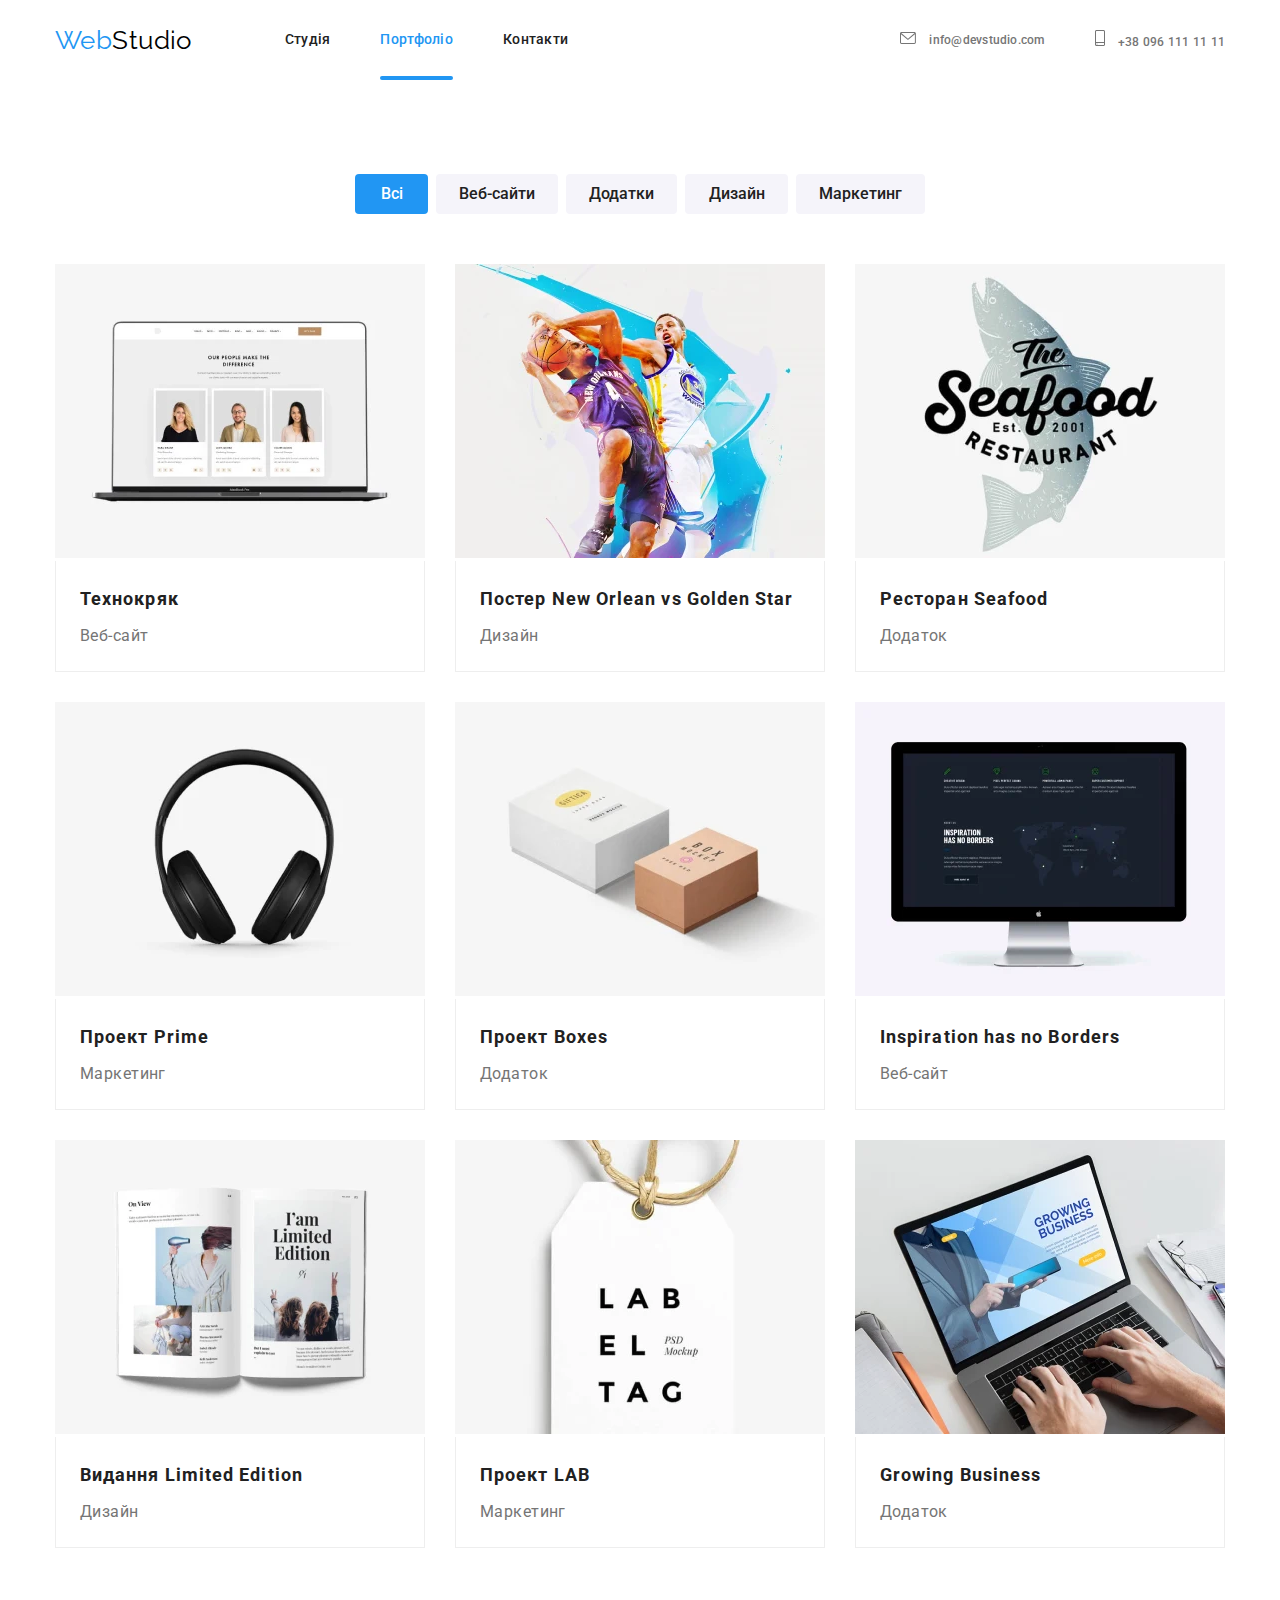
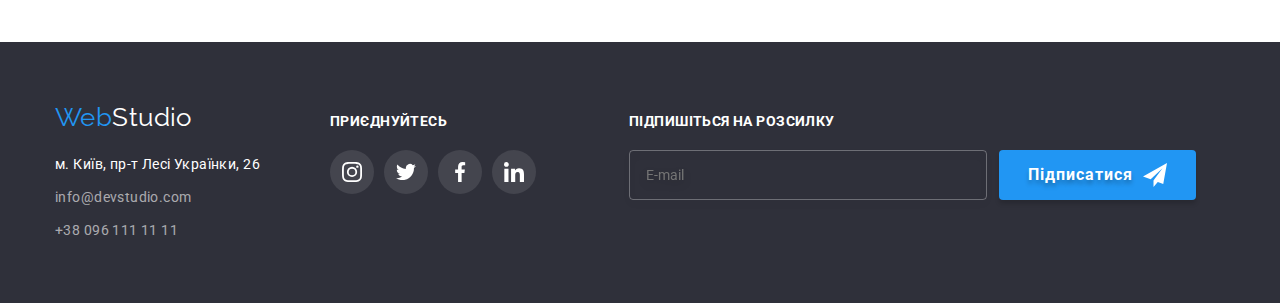
==== commit 7ad0b355: "Update portfolio.html" ====
--- a/portfolio.html
+++ b/portfolio.html
@@ -32,10 +32,10 @@
           <a href="./index.html" class="logo">Web<span class="logo__primary">Studio</span></a>
           <ul class="header__nav-list list">
             <li class="header__nav-item">
-              <a href="./index.html" class="header__nav-link header__nav-link--current">Студія</a>
+              <a href="./index.html" class="header__nav-link">Студія</a>
             </li>
             <li class="header__nav-item">
-              <a href="" class="header__nav-link">Портфоліо</a>
+              <a href="" class="header__nav-link header__nav-link--current">Портфоліо</a>
             </li>
             <li class="header__nav-item"><a href="" class="header__nav-link">Контакти</a></li>
           </ul>
